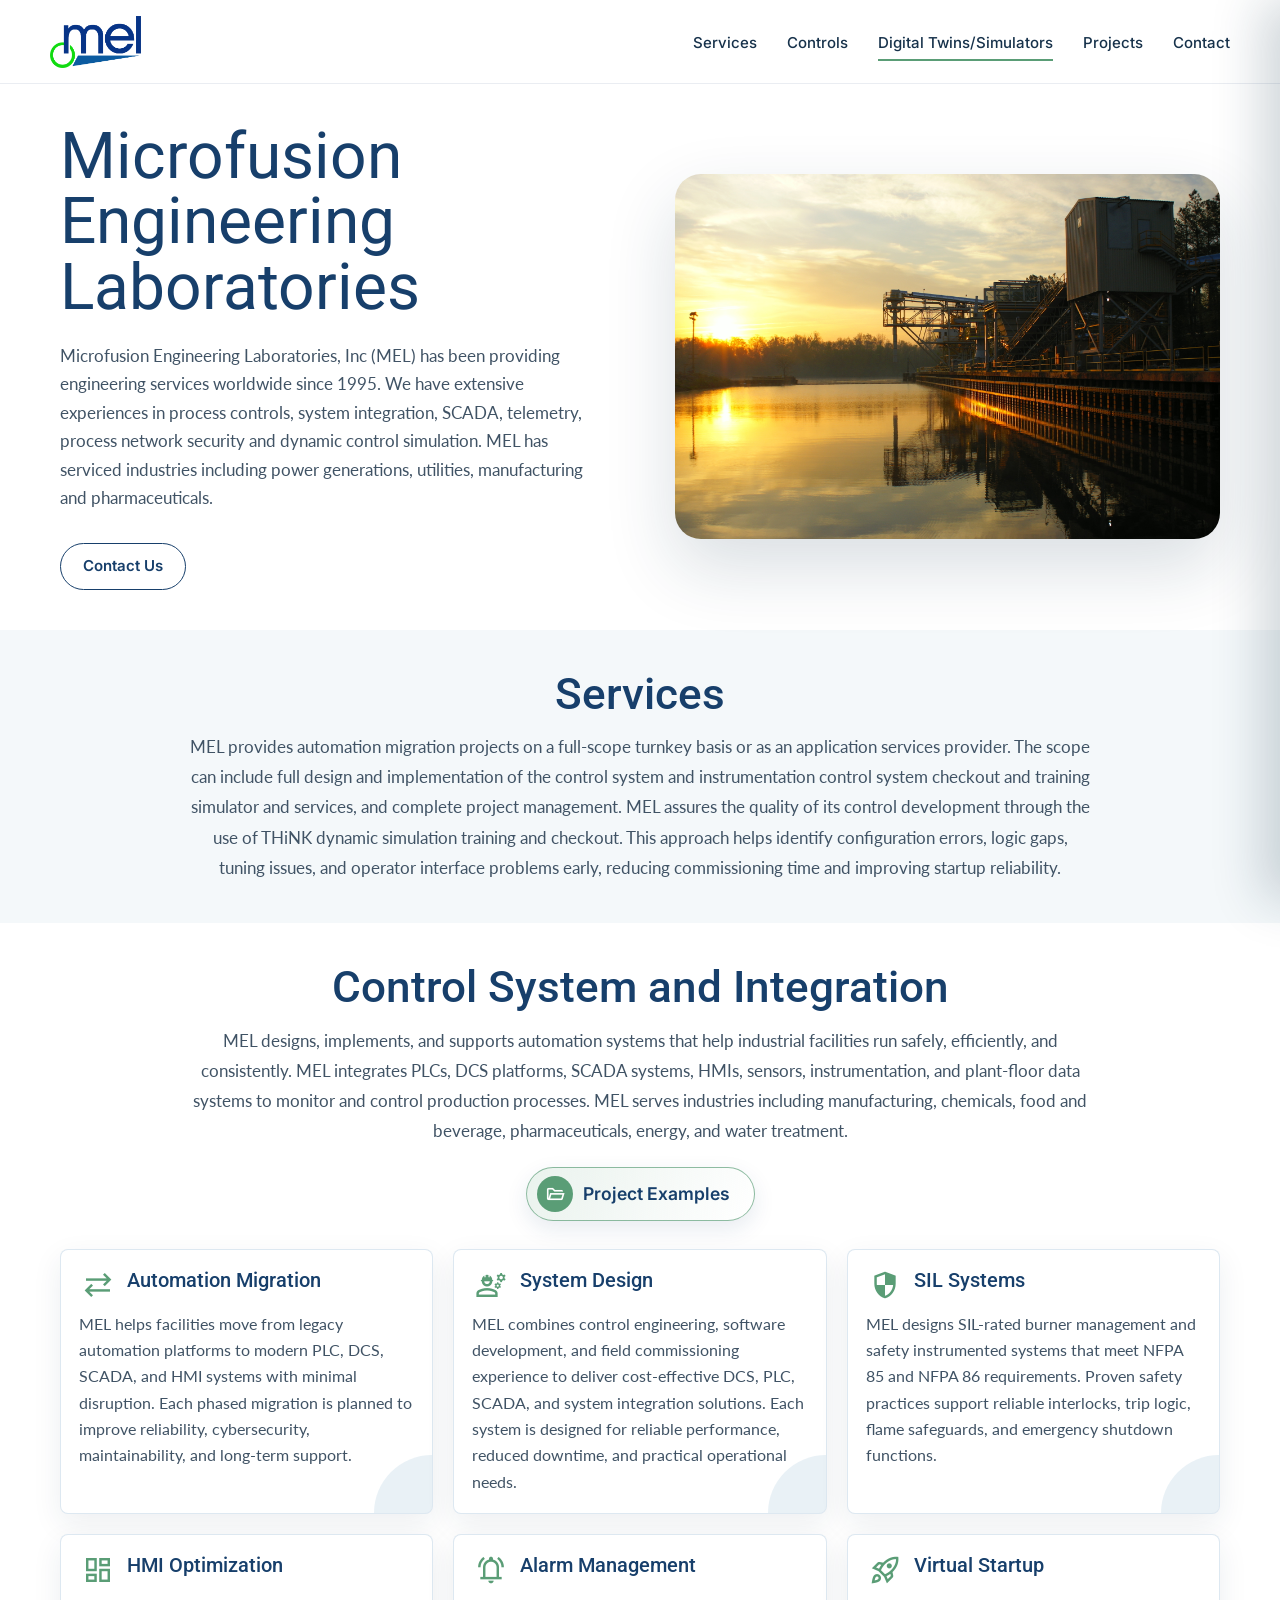
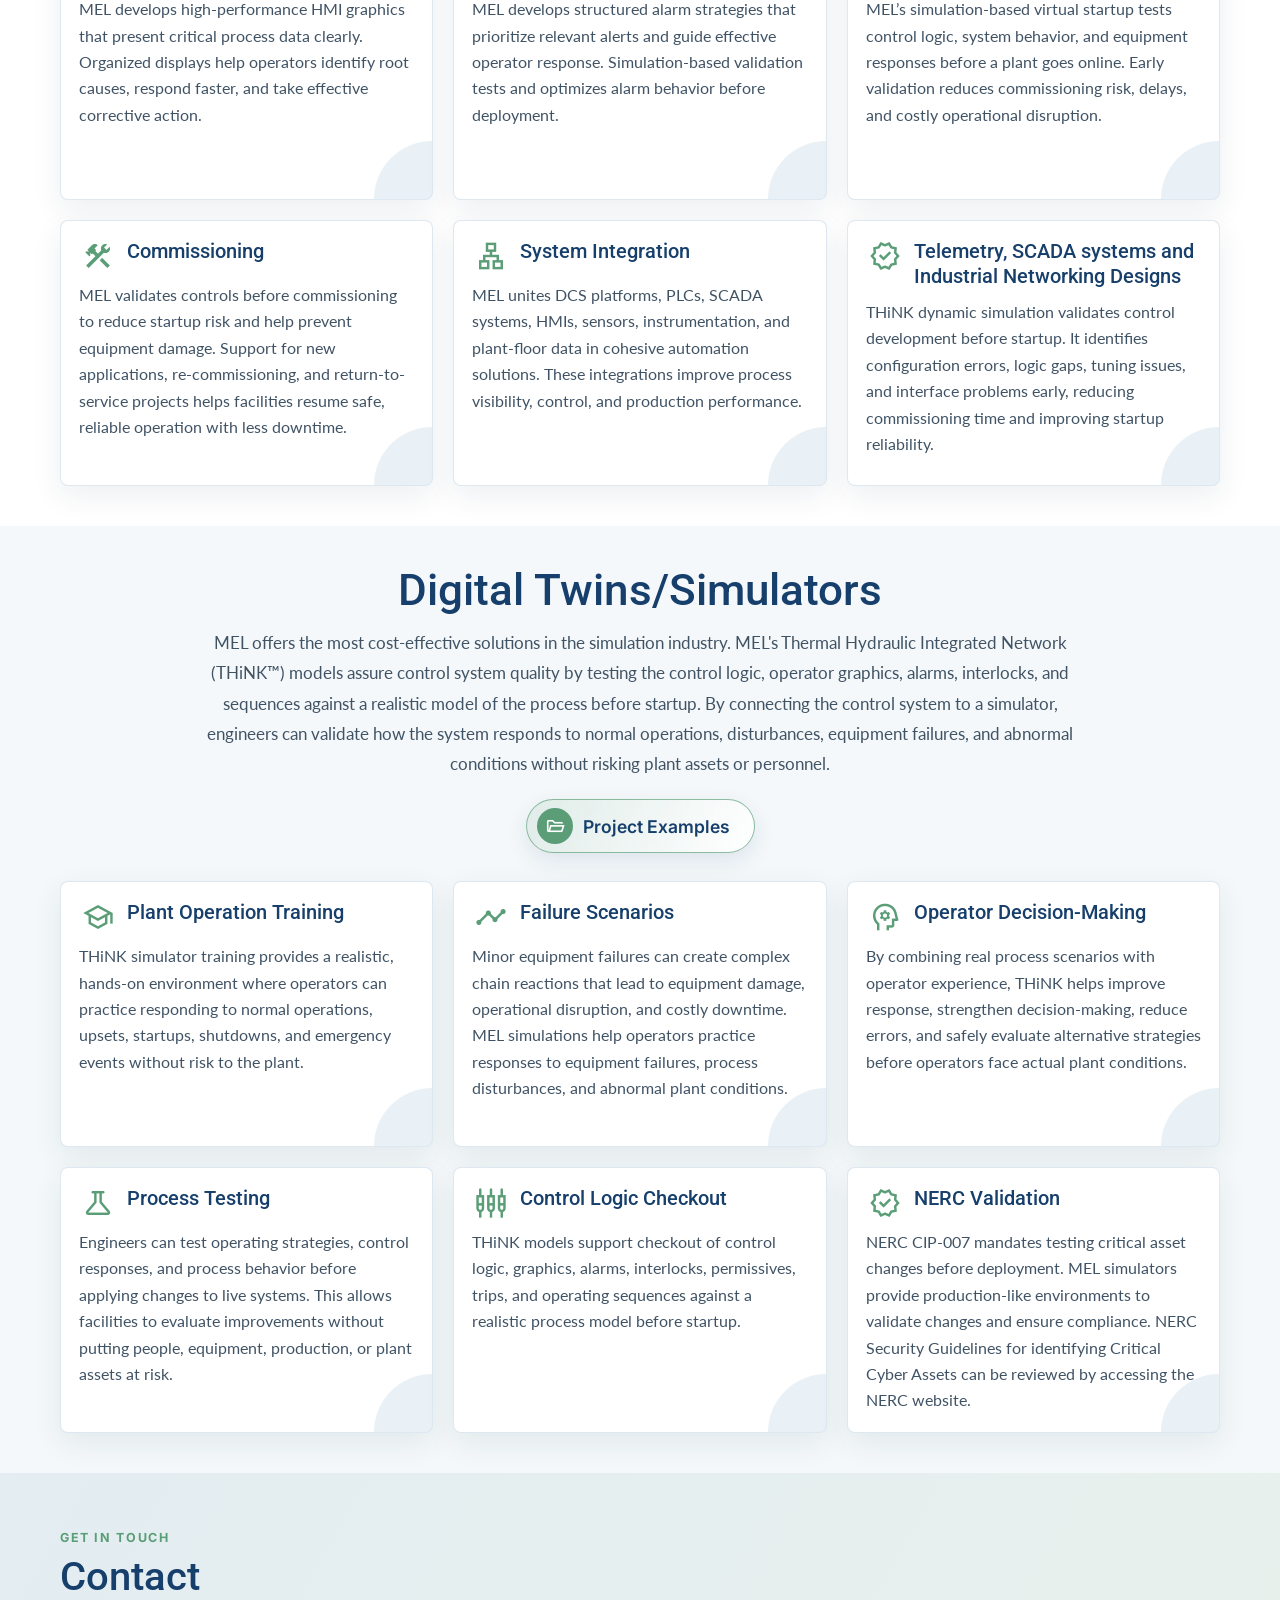
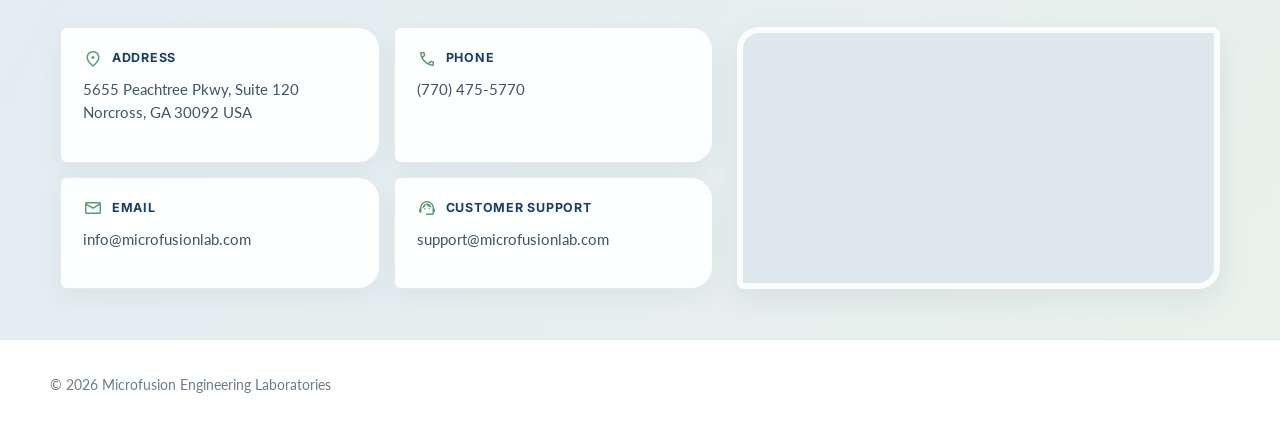
==== index.html @ 263752ba "updates to styling, spacing between elements, decrease padding in text box" ====
<!DOCTYPE html>
<html lang="en">

<head>
    <meta charset="UTF-8" />
    <meta name="viewport" content="width=device-width, initial-scale=1.0" />
    <meta name="description"
        content="Microfusion Engineering Laboratories, Inc (MEL) provides engineering services worldwide since 1995." />
    <title>MicroFusion</title>

    <link rel="shortcut icon" href="favicon.ico" type="image/x-icon">

    <link rel="preconnect" href="https://fonts.googleapis.com">
    <link rel="preconnect" href="https://fonts.gstatic.com" crossorigin>
    <link
        href="https://fonts.googleapis.com/css2?family=Inter:wght@300;400;500;600;700&family=Lato:wght@300;400;700&family=Roboto:wght@300;400;500;700&display=swap"
        rel="stylesheet">
    <link href="https://fonts.googleapis.com/css2?family=Material+Symbols+Outlined" rel="stylesheet">
    <link rel="stylesheet" href="./styles/main.css" />
</head>

<body class="home-page">

    <header class="site-header">
        <div class="container site-header__inner">
            <a href="./" class="site-header__logo" aria-label="MicroFusion home">
                <img src="./assets/images/mellogo-original.png" alt="MicroFusion Logo">
            </a>
            <nav class="site-nav" aria-label="Primary navigation">
                <a class="site-nav__link" href="#services">Services</a>
                <a class="site-nav__link" href="#controls">Controls</a>
                <a class="site-nav__link" href="#digital-twins">Digital Twins/Simulators</a>
                <a class="site-nav__link" href="./projects">Projects</a>
                <a class="site-nav__link" href="./contact/">Contact</a>
            </nav>
            <button class="nav-toggle" id="navToggle" aria-label="Open menu" aria-controls="mobileNav"
                aria-expanded="false">
                ☰
            </button>
        </div>
    </header>

    <div class="nav-backdrop" id="navBackdrop" hidden></div>

    <!-- Drawer -->
    <nav class="mobile-nav" id="mobileNav" aria-label="Mobile navigation" hidden>
        <div class="mobile-nav__header">
            <span class="mobile-nav__title">Menu</span>
            <button class="mobile-nav__close" id="navClose" aria-label="Close menu">✕</button>
        </div>
        <a class="mobile-nav__link" href="#services">Services</a>
        <a class="mobile-nav__link" href="#controls">Controls</a>
        <a class="mobile-nav__link" href="#digital-twins">Digital Twins</a>
        <a class="mobile-nav__link" href="./contact/">Contact</a>
    </nav>

    <main>
        <section class="hero section" id="top">
            <div class="container hero__inner">
                <div class="hero__content">
                    <h1 class="hero__title">Microfusion Engineering Laboratories</h1>
                    <p class="hero__text">
                        Microfusion Engineering Laboratories, Inc (MEL) has been providing engineering services
                        worldwide
                        since 1995. We have extensive experiences in process controls, system integration, SCADA,
                        telemetry,
                        process network security and dynamic control simulation. MEL has serviced industries including
                        power generations,
                        utilities, manufacturing and pharmaceuticals.
                    </p>
                    <a href="./contact/" class="btn btn--primary">Contact Us</a>
                </div>
                <div class="hero__media">
                    <img src="./assets/images/heroBackground.jpg" alt="Engineering systems" class="hero__image">
                </div>
            </div>
        </section>
        <section class="section services" id="services">
            <div class="container">
                <h2 class="section-title">Services</h2>
                <p class="section-lead">
                    MEL provides automation migration projects on a full-scope turnkey basis or as an application
                    services provider.
                    The scope can include full design and implementation of the control system and instrumentation
                    control system checkout
                    and training simulator and services, and complete project management. MEL assures the quality of its
                    control development
                    through the use of THiNK dynamic simulation training and checkout. This approach helps identify
                    configuration errors,
                    logic gaps, tuning issues, and operator interface problems early, reducing commissioning time and
                    improving startup reliability.
                </p>
            </div>
        </section>
        <section class="section controls" id="controls">
            <div class="container">
                <h2 class="section-title">Control System and Integration</h2>

                <p class="section-lead">
                    MEL designs, implements, and supports automation systems that help industrial facilities run safely,
                    efficiently, and consistently.
                    MEL integrates PLCs, DCS platforms, SCADA systems, HMIs, sensors, instrumentation, and plant-floor
                    data systems to monitor and control
                    production processes. MEL serves industries including manufacturing, chemicals, food and beverage,
                    pharmaceuticals, energy, and water treatment.
                </p>

                <div class="section-cta">
                    <a href="./projects/" class="btn btn--primary btn-project">
                        <span class="material-symbols-outlined btn-project__icon" aria-hidden="true">folder_open</span>
                        Project Examples
                    </a>
                </div>

                <div class="feature-grid">
                    <div class="feature-card">
                        <span class="material-symbols-outlined feature-icon">sync_alt</span>
                        <span class="feature-label">Automation Migration</span>
                        <p>
                            MEL helps facilities move from legacy automation platforms to modern PLC, DCS, SCADA, and
                            HMI systems with minimal disruption. Each phased migration is planned to improve reliability,
                            cybersecurity, maintainability, and long-term support.
                        </p>
                    </div>

                    <div class="feature-card">
                        <span class="material-symbols-outlined feature-icon">engineering</span>
                        <span class="feature-label">System Design</span>
                        <p>
                            MEL combines control engineering, software development, and field commissioning experience
                            to deliver cost-effective DCS, PLC, SCADA, and system integration solutions. Each system is
                            designed for reliable performance, reduced downtime, and practical operational needs.
                        </p>
                    </div>

                    <div class="feature-card">
                        <span class="material-symbols-outlined feature-icon">security</span>
                        <span class="feature-label">SIL Systems</span>
                        <p>
                            MEL designs SIL-rated burner management and safety instrumented systems that meet NFPA 85
                            and NFPA 86 requirements. Proven safety practices support reliable interlocks, trip logic,
                            flame safeguards, and emergency shutdown functions.
                        </p>
                    </div>

                    <div class="feature-card">
                        <span class="material-symbols-outlined feature-icon">dashboard</span>
                        <span class="feature-label">HMI Optimization</span>
                        <p>
                            MEL develops high-performance HMI graphics that present critical process data clearly.
                            Organized displays help operators identify root causes, respond faster, and take effective
                            corrective action.
                        </p>
                    </div>

                    <div class="feature-card">
                        <span class="material-symbols-outlined feature-icon">notifications_active</span>
                        <span class="feature-label">Alarm Management</span>
                        <p>
                            MEL develops structured alarm strategies that prioritize relevant alerts and guide effective
                            operator response. Simulation-based validation tests and optimizes alarm behavior before
                            deployment.
                        </p>
                    </div>

                    <div class="feature-card">
                        <span class="material-symbols-outlined feature-icon">rocket_launch</span>
                        <span class="feature-label">Virtual Startup</span>
                        <p>
                            MEL’s simulation-based virtual startup tests control logic, system behavior, and equipment
                            responses before a plant goes online. Early validation reduces commissioning risk, delays,
                            and costly operational disruption.
                        </p>
                    </div>

                    <div class="feature-card">
                        <span class="material-symbols-outlined feature-icon">construction</span>
                        <span class="feature-label">Commissioning</span>
                        <p>
                            MEL validates controls before commissioning to reduce startup risk and help prevent equipment
                            damage. Support for new applications, re-commissioning, and return-to-service projects helps
                            facilities resume safe, reliable operation with less downtime.
                        </p>
                    </div>

                    <div class="feature-card">
                        <span class="material-symbols-outlined feature-icon">lan</span>
                        <span class="feature-label">System Integration</span>
                        <p>
                            MEL unites DCS platforms, PLCs, SCADA systems, HMIs, sensors, instrumentation, and plant-floor
                            data in cohesive automation solutions. These integrations improve process visibility,
                            control, and production performance.
                        </p>
                    </div>

                    <div class="feature-card">
                        <span class="material-symbols-outlined feature-icon">verified</span>
                        <span class="feature-label">Telemetry, SCADA systems and Industrial Networking Designs</span>
                        <p>
                            THiNK dynamic simulation validates control development before startup. It identifies
                            configuration errors, logic gaps, tuning issues, and interface problems early, reducing
                            commissioning time and improving startup reliability.
                        </p>
                    </div>
                </div>
            </div>
        </section>

        <section class="section digital-twins" id="digital-twins">
            <div class="container">
                <h2 class="section-title">Digital Twins/Simulators</h2>

                <p class="section-lead">
                    MEL offers the most cost-effective solutions in the simulation industry. MEL's Thermal Hydraulic
                    Integrated Network (THiNK™) models assure control system quality
                    by testing the control logic, operator graphics, alarms, interlocks, and sequences against a
                    realistic model of the process before startup.
                    By connecting the control system to a simulator, engineers can validate how the system responds to
                    normal operations, disturbances, equipment failures, and abnormal conditions
                    without risking plant assets or personnel.
                </p>

                <div class="section-cta">
                    <a href="./projects/" class="btn btn--primary btn-project">
                        <span class="material-symbols-outlined btn-project__icon" aria-hidden="true">folder_open</span>
                        Project Examples
                    </a>
                </div>

                <div class="feature-grid">
                    <div class="feature-card">
                        <span class="material-symbols-outlined feature-icon">school</span>
                        <span class="feature-label">Plant Operation Training</span>
                        <p>
                            THiNK simulator training provides a realistic, hands-on environment where operators can
                            practice responding to normal operations, upsets, startups, shutdowns,
                            and emergency events without risk to the plant.
                        </p>
                    </div>

                    <div class="feature-card">
                        <span class="material-symbols-outlined feature-icon">timeline</span>
                        <span class="feature-label">Failure Scenarios</span>
                        <p>
                            Minor equipment failures can create complex chain reactions that lead to equipment damage,
                            operational disruption, and costly downtime.
                            MEL simulations help operators practice responses to equipment failures, process
                            disturbances, and abnormal plant conditions.
                        </p>
                    </div>

                    <div class="feature-card">
                        <span class="material-symbols-outlined feature-icon">psychology</span>
                        <span class="feature-label">Operator Decision-Making</span>
                        <p>
                            By combining real process scenarios with operator experience, THiNK helps improve response,
                            strengthen decision-making, reduce errors,
                            and safely evaluate alternative strategies before operators face actual plant conditions.
                        </p>
                    </div>

                    <div class="feature-card">
                        <span class="material-symbols-outlined feature-icon">science</span>
                        <span class="feature-label">Process Testing</span>
                        <p>
                            Engineers can test operating strategies, control responses, and process behavior before
                            applying changes to live systems.
                            This allows facilities to evaluate improvements without putting people, equipment,
                            production, or plant assets at risk.
                        </p>
                    </div>

                    <div class="feature-card">
                        <span class="material-symbols-outlined feature-icon">settings_input_component</span>
                        <span class="feature-label">Control Logic Checkout</span>
                        <p>
                            THiNK models support checkout of control logic, graphics, alarms, interlocks, permissives,
                            trips, and operating sequences against a realistic process model before startup.
                        </p>
                    </div>

                    <div class="feature-card">
                        <span class="material-symbols-outlined feature-icon">verified</span>
                        <span class="feature-label">NERC Validation</span>
                        <p>
                            NERC CIP-007 mandates testing critical asset changes before deployment. MEL simulators
                            provide production-like environments to validate changes and ensure compliance.
                            NERC Security Guidelines for identifying Critical Cyber Assets can be reviewed by accessing
                            the
                            <a href="https://www.nerc.com" target="_blank" rel="noopener noreferrer">NERC website</a>.
                        </p>
                    </div>
                </div>
            </div>
        </section>
        <!-- <section class="section controls" id="controls">
      <div class="container">
        <h2 class="section-title">Control System and Integration</h2>
        <p class="section-lead">
            MEL designs, implements, and supports automation systems that help industrial facilities run safely, efficiently, and consistently. 
            MEL integrates PLCs, DCS platforms, SCADA systems, HMIs, sensors, instrumentation, and plant-floor data systems to monitor and control 
            production processes. MEL serves industries include manufacturing, chemicals, food and beverage, pharmaceuticals, energy, and water treatment.
        </p>
        <div class="section-cta">
            <a href="./projects/" class="btn btn--primary">Project Examples</a>
        </div>
        <div class="feature-grid">
                <div class="feature-card">
                    <span class="material-symbols-outlined feature-icon">sync_alt</span>
                    <span class="feature-label">Automation Migration</span>
                    <p>
                        MEL  helps industrial facilities upgrade from legacy automation platforms to modern PLC, DCS, SCADA, 
                        and HMI systems with minimal production disruption. MEL wi assess existing hardware, software, I/O, graphics, 
                        control logic, and network architecture, then plan and execute a phased migration to improve reliability, cybersecurity, 
                        maintainability, and long-term support.
                    </p>
                </div>
                <div class="feature-card">
                    <span class="material-symbols-outlined feature-icon">engineering</span>
                    <span class="feature-label">System Design</span>
                    <p>
                        With a team of control engineers and developers, MEL delivers cost-effective automation solutions across DCS, PLC, SCADA, and system 
                        integration platforms. They combine process control expertise, software development, and field commissioning experience to design, implement, 
                        modernize, and support reliable control systems that improve plant performance, reduce downtime, and meet operational needs.
                    </p>
                </div>
                <div class="feature-card">
                    <span class="material-symbols-outlined feature-icon">security</span>
                    <span class="feature-label">SIL Systems</span>
                    <p>
                        MEL designs and implements SIL-rated burner management and safety instrumented systems that meet NFPA 85 and NFPA 86 requirements. MEL apply proven 
                        safety lifecycle practices to develop reliable interlocks, permissives, trip logic, flame safeguard systems, and emergency shutdown functions that 
                        protect personnel, equipment, and operations..
                    </p>
                </div>
                <div class="feature-card">
                    <span class="material-symbols-outlined feature-icon">dashboard</span>
                    <span class="feature-label">HMI and Alarm Management</span>
                    <p>
                        Complex processes can generate cascading alarms that overwhelm operators and delay response. MEL develops high-performance graphics and structured alarm strategies that clearly present critical process data, prioritize relevant alerts, and help operators quickly identify root causes and take corrective action.
                        <br></br>
                        Through simulation-based validation, MEL tests and optimizes HMI performance, alarm behavior, and control system response before deployment, supporting safer, more efficient, and more reliable operations.
                    </p>
                </div>
                <div class="feature-card">
                    <span class="material-symbols-outlined feature-icon">notifications_active</span>
                    <span class="feature-label">Alarm Management</span>
                    <p>
                        Alarm overload can reduce operator effectiveness and compromise response time. Structured alarm strategies ensure alerts are relevant, actionable, 
                        and prioritized. MEL delivers optimized systems that support safe, efficient operations.
                    </p>
                </div>
                <div class="feature-card">
                    <span class="material-symbols-outlined feature-icon">rocket_launch</span>
                    <span class="feature-label">Virtual Startup and Commissioning</span>
                    <p>
                        Commissioning delays and manual control checkouts can slow startup, disrupt operations, and increase project costs. MEL’s simulation-based virtual 
                        startup enables early testing of control logic, system behavior, and equipment responses before the plant goes online.
                        <br></br>
                        By validating controls prior to commissioning, MEL helps reduce startup risk, prevent costly equipment damage, and ensure critical systems are ready for safe, 
                        reliable operation. MEL also supports new applications, re-commissioning, and return-to-service projects, helping facilities meet critical system needs with greater confidence and minimized downtime.

                    </p>
                </div>
                <div class="feature-card">
                    <span class="material-symbols-outlined feature-icon">construction</span>
                    <span class="feature-label">Commissioning</span>
                    <p>
                        MEL's commissioning services are available to meet your critical system needs. Support is available for new applications as well as for re-commissioning 
                        services or "return to service" of equipment.
                    </p>
                </div>
            </div>
      </div>
    </section>
    <section class="section digital-twins" id="digital-twins">
        <div class="container">
            <h2 class="section-title">Digital Twins/Simulators</h2>
            <p class="section-lead">
                MEL offers the most cost-effective solutions in the simulation industry. MEL's Thermal Hydraulic Integrated Network (THINK™) models assures control system quality 
                by testing the control logic, operator graphics, alarms, interlocks, and sequences against a realistic model of the process before startup. By connecting the control 
                system to a simulator, engineers can validate how the system responds to normal operations, disturbances, equipment failures, and abnormal conditions without risking 
                plant assets or personnel.
            </p>
            <div class="feature-grid">
                <div class="feature-card">
                    <span class="material-symbols-outlined feature-icon">school</span>
                    <span class="feature-label">Plant Operation Training</span>
                    <p>
                        Often times, minor equipment failures can create complex chain reactions that lead to equipment damage, operational
                        disruption, and costly downtime.
                        <br></br>
                        THiNK simulator training provides a realistic, hands-on environment where operators can practice responding to
                        normal operations, upsets, startups, shutdowns, and emergency events without risk to the plant.
                        <br></br>
                        By combining real process scenarios with operator experience, THiNK helps improve response, strengthen
                        decision-making, reduce errors, and safely evaluate alternative strategies before operators face actual plant
                        conditions.
                    </p>
                    </div>
                <div class="feature-card">
                    <span class="material-symbols-outlined feature-icon">factory</span>
                    <span class="feature-label">Plant Operation</span>
                    <p>
                        MEL provides THINK™ Process Digital Twins dynamic simulation software and services for an entire plant.
                    </p>
                </div>
                <div class="feature-card">
                    <span class="material-symbols-outlined feature-icon">timeline</span>
                    <span class="feature-label">Transient Analysis</span>
                    <p>
                        Failures can trigger complex chain reactions and costly downtime. Simulation allows operators to train on realistic scenarios, improving response, 
                        minimizing damage, and safely testing alternative strategies without operational risk.
                    </p>
                </div>
                <div class="feature-card">
                    <span class="material-symbols-outlined feature-icon">construction</span>
                    <span class="feature-label">Staging</span>
                    <p>
                        Commissioning delays and manual control checkouts can slow operations and increase costs. Simulation enables early testing of control logic, validates system behavior, 
                        and ensures controls are ready before plant startup.
                    </p>
                </div>
                <div class="feature-card">
                    <span class="material-symbols-outlined feature-icon">notifications_active</span>
                    <span class="feature-label">Alarm/HMI</span>
                    <p>
                        Complex processes can trigger cascading alarms that overwhelm operators. Effective alarm management helps identify root causes quickly and guide corrective action. 
                        Simulation ensures strategies are tested, optimized, and safe before deployment.
                    </p>
                </div>
                <div class="feature-card">
                    <span class="material-symbols-outlined feature-icon">verified</span>
                    <span class="feature-label">NERC Validation</span>
                    <p>
                        NERC CIP-007 mandates testing critical asset changes before deployment. MEL simulators provide production-like environments to validate changes and ensure compliance.
                        NERC Security Guidelines for identifying Critical Cyber Assets can be reviewed by accessing the 
                        <a href="https://www.nerc.com" target="_blank">NERC website</a>.
                    </p>
                </div>
            </div>
        </div>
    </section> -->
        <section class="section contact home-contact" id="contact">
            <div class="container">
                <div class="contact-heading">
                    <div>
                        <span class="section-kicker">Get in touch</span>
                        <h2 class="section-title">Contact</h2>
                    </div>
                </div>
                <div class="contact-layout">
                    <div class="contact-panel">
                        <div class="contact-card">
                            <div class="contact-label">
                                <span class="material-symbols-outlined contact-icon">
                                    location_on
                                </span>
                                Address
                            </div>
                            <div class="contact-value address">
                                <a href="https://maps.app.goo.gl/mSvgAo5JVKXqEtjM9" target="_blank"
                                    rel="noopener noreferrer">
                                    5655 Peachtree Pkwy, Suite 120<br>
                                    Norcross, GA 30092 USA
                                </a>

                            </div>
                        </div>
                        <div class="contact-card">
                            <div class="contact-label">
                                <span class="material-symbols-outlined contact-icon">
                                    phone
                                </span>
                                Phone
                            </div>
                            <div class="contact-value">
                                <a href="tel:+17704755770">(770) 475-5770</a>
                            </div>
                        </div>
                        <div class="contact-card">
                            <div class="contact-label">
                                <span class="material-symbols-outlined contact-icon">
                                    email
                                </span>
                                Email
                            </div>
                            <div class="contact-value">
                                <a href="mailto:info@microfusionlab.com">info@microfusionlab.com</a>
                            </div>
                        </div>
                        <div class="contact-card">
                            <div class="contact-label">
                                <span class="material-symbols-outlined contact-icon">
                                    support_agent
                                </span>
                                Customer Support
                            </div>
                            <div class="contact-value">
                                <a href="mailto:support@microfusionlab.com">support@microfusionlab.com</a>
                            </div>
                        </div>
                    </div>
                    <div class="map-card">
                        <iframe
                            src="https://www.google.com/maps/embed?pb=!1m18!1m12!1m3!1d3309.0489868190098!2d-84.22823152408021!3d33.9655803731898!2m3!1f0!2f0!3f0!3m2!1i1024!2i768!4f13.1!3m3!1m2!1s0x88f5a0b836dc0383%3A0xdf28c80600c2f435!2sMicrofusion%20Engineering!5e0!3m2!1sen!2sus!4v1772068698917!5m2!1sen!2sus"
                            style="border:0;" allowfullscreen="" loading="lazy"
                            referrerpolicy="no-referrer-when-downgrade">
                        </iframe>
                    </div>
                </div>
            </div>
        </section>
    </main>

    <!-- Footer -->
    <footer class="site-footer">
        <div class="container site-footer__inner">
            <p>&copy; <span id="year">2026</span> Microfusion Engineering Laboratories</p>
        </div>
    </footer>

    <script type="module" src="./scripts/main.js"></script>
</body>

</html>
---- styles/main.css ----
:root {
  --brand: #173f6b;
  --brand-rgb: 23, 63, 107;
  --brand-light: #2e73a6;
  --brand-light-rgb: 46, 115, 166;
  --brand-green: #5a9d76;
  --brand-green-rgb: 90, 157, 118;
  --ink: #17324b;
  --text: #405365;
  --muted: #6b7d8c;
  --surface: #ffffff;
  --surface-soft: #f4f8fa;
  --line: #dfe8ed;
  --shadow-sm: 0 10px 30px rgba(20, 53, 78, 0.08);
  --shadow-lg: 0 28px 70px rgba(18, 48, 72, 0.16);
  --radius: 8px;
  --radius-lg: 26px;
  --container: 1180px;
  --header-height: 84px;
}

*,
*::before,
*::after {
  box-sizing: border-box;
}

html {
  scroll-behavior: smooth;
  scroll-padding-top: var(--header-height);
}

body {
  margin: 0;
  overflow-x: hidden;
  font-family: "Lato", sans-serif;
  color: var(--text);
  background: var(--surface);
  line-height: 1.65;
}

body.nav-open {
  overflow: hidden;
}

img {
  display: block;
  max-width: 100%;
}

a {
  color: inherit;
  text-decoration: none;
}

button,
input,
textarea {
  font: inherit;
}

.container {
  width: min(calc(100% - 40px), var(--container));
  margin-inline: auto;
}

/* .section {
  padding: 92px 0;
} */

.section-title {
  margin: 0;
  font-family: "Roboto", sans-serif;
  font-size: clamp(2rem, 4vw, 2.75rem);
  font-weight: 500;
  line-height: 1.1;
  color: var(--brand);
}

.section-lead {
  max-width: 820px;
  margin: 20px auto 0;
  color: var(--text);
  font-size: 1.08rem;
  line-height: 1.75;
  text-align: center;
}

.section-kicker,
.eyebrow {
  display: inline-block;
  margin-bottom: 12px;
  font-family: "Inter", sans-serif;
  color: var(--brand-green);
  font-size: 0.78rem;
  font-weight: 700;
  letter-spacing: 0.13em;
  text-transform: uppercase;
}

.btn {
  display: inline-flex;
  align-items: center;
  justify-content: center;
  min-height: 46px;
  padding: 10px 22px;
  border: 1px solid var(--brand);
  border-radius: 999px;
  font-family: "Inter", sans-serif;
  font-size: .94rem;
  font-weight: 600;
  transition: color 180ms ease, background 180ms ease, transform 180ms ease, box-shadow 180ms ease;
}

.btn--primary {
  color: var(--brand);
  background: transparent;
}

.btn--primary:hover,
.btn--primary:focus-visible {
  color: #fff;
  background: var(--brand);
  box-shadow: 0 8px 20px rgba(var(--brand-rgb), 0.2);
  transform: translateY(-2px);
}

.btn-project {
  gap: 10px;
  min-height: 54px;
  padding: 8px 24px 8px 10px;
  border-color: rgba(var(--brand-green-rgb), 0.68);
  color: var(--brand);
  background: linear-gradient(120deg, rgba(var(--brand-green-rgb), 0.13), rgba(255, 255, 255, 0.96));
  box-shadow: 0 8px 22px rgba(var(--brand-rgb), 0.1);
  font-size: 1.1em;
}

.btn-project__icon {
  display: inline-flex;
  align-items: center;
  justify-content: center;
  width: 36px;
  height: 36px;
  border-radius: 50%;
  color: #fff;
  background: var(--brand-green);
  font-size: 1.25rem;
  font-variation-settings: "wght" 450;
  transition: color 180ms ease, background 180ms ease, transform 180ms ease;
}

.btn-project:hover,
.btn-project:focus-visible {
  border-color: var(--brand-green);
  background: var(--brand-green);
  box-shadow: 0 12px 28px rgba(var(--brand-green-rgb), 0.25);
  transform: translateY(-3px);
}

.btn-project:hover .btn-project__icon,
.btn-project:focus-visible .btn-project__icon {
  color: var(--brand-green);
  background: #fff;
  transform: translateX(2px);
}

/* Header and navigation */
.site-header {
  position: sticky;
  z-index: 100;
  top: 0;
  height: var(--header-height);
  border-bottom: 1px solid rgba(var(--brand-rgb), 0.09);
  background: rgba(255, 255, 255, 0.94);
  background: rgba(255, 255, 255, 0.5);
  backdrop-filter: blur(14px);
}

.site-header__inner {
  display: flex;
  align-items: center;
  justify-content: space-between;
  height: 100%;
}

.site-header__logo img,
.site-footer__logo img {
  width: auto;
  height: 52px;
}

.site-nav {
  display: flex;
  align-items: center;
  gap: 30px;
}

.site-nav__link {
  position: relative;
  padding: 31px 0 27px;
  font-family: "Inter", sans-serif;
  color: var(--ink);
  font-size: 0.94rem;
  font-weight: 500;
}

.site-nav__link::after {
  position: absolute;
  right: 0;
  bottom: 22px;
  left: 0;
  height: 2px;
  background: var(--brand-green);
  content: "";
  transform: scaleX(0);
  transform-origin: right;
  transition: transform 180ms ease;
}

.site-nav__link:hover::after,
.site-nav__link.active::after {
  transform: scaleX(1);
  transform-origin: left;
}

.nav-toggle,
.mobile-nav__close {
  border: 0;
  color: var(--brand);
  background: transparent;
  cursor: pointer;
}

.nav-toggle {
  display: none;
  padding: 8px;
  font-size: 1.6rem;
}

.nav-backdrop {
  position: fixed;
  z-index: 190;
  inset: 0;
  background: rgba(10, 35, 54, 0.42);
  opacity: 0;
  transition: opacity 250ms ease;
}

.mobile-nav {
  position: fixed;
  z-index: 200;
  top: 0;
  right: 0;
  display: flex;
  flex-direction: column;
  width: min(86vw, 360px);
  height: 100dvh;
  padding: 24px;
  background: rgba(255, 255, 255, 0.9);
  box-shadow: -18px 0 48px rgba(18, 48, 72, 0.2);
  transform: translateX(100%);
  transition: transform 250ms ease;
}

.mobile-nav__header {
  display: flex;
  align-items: center;
  justify-content: space-between;
  padding-bottom: 18px;
  border-bottom: 1px solid var(--line);
}

.mobile-nav__title {
  font-family: "Roboto", sans-serif;
  color: var(--brand);
  font-size: 1.3rem;
  font-weight: 500;
}

.mobile-nav__close {
  padding: 6px;
  font-size: 1.3rem;
}

.mobile-nav__link {
  padding: 16px 4px;
  border-bottom: 1px solid var(--line);
  font-family: "Inter", sans-serif;
  color: var(--ink);
  font-weight: 500;
}

.mobile-nav__link.active {
  color: var(--brand-green);
}

.nav-open .nav-backdrop {
  opacity: 1;
}

.nav-open .mobile-nav {
  transform: translateX(0);
}

/* Support the shared navigation script used by the homepage. */
.mobile-nav.is-open {
  transform: translateX(0);
}

body:has(.mobile-nav.is-open) .nav-backdrop {
  opacity: 1;
}

/* Homepage-compatible foundations */
.hero__inner {
  display: grid;
  grid-template-columns: 1fr 1fr;
  align-items: center;
  gap: 70px;
}

.hero__title {
  margin: 0 0 22px;
  font-family: "Roboto", sans-serif;
  color: var(--brand);
  font-size: clamp(2.5rem, 5vw, 4rem);
  font-weight: 400;
  line-height: 1.02;
}

.hero__text {
  margin: 0 0 30px;
  font-size: 1.08rem;
}

.hero__image {
  width: 100%;
  border-radius: var(--radius-lg);
  box-shadow: var(--shadow-lg);
}

.services,
.digital-twins {
  background: var(--surface-soft);
}

.feature-grid {
  display: grid;
  grid-template-columns: repeat(3, minmax(0, 1fr));
  gap: 24px;
  margin-top: 46px;
}

.feature-card {
  position: relative;
  overflow: hidden;
  padding: 30px;
  border: 1px solid rgba(var(--brand-light-rgb), 0.16);
  border-radius: var(--radius);
  background: #fff;
  box-shadow: var(--shadow-sm);
}

.feature-card::after {
  position: absolute;
  bottom: -58px;
  right: -58px;
  width: 116px;
  height: 116px;
  border-radius: 50%;
  background: rgba(var(--brand-light-rgb), 0.1);
  content: "";
}

.feature-icon {
  color: var(--brand-green);
  font-size: 2rem;
}

.feature-label {
  display: block;
  margin-top: 14px;
  font-family: "Roboto", sans-serif;
  color: var(--brand);
  font-size: 1.25rem;
  font-weight: 500;
}

.section-cta {
  margin-top: 26px;
  text-align: center;
}

/* Homepage rhythm and section alignment */
.home-page .section {
  /* padding-block: 74px;
  padding-block: 58px; */
  padding: 40px;
}

/* .home-page .hero.section {
  padding-block: 68px;
  padding-block: 58px;
} */

.home-page .services {
  /* padding-block: 62px;
  padding-block: 50px; */
}

.home-page .services .section-title,
.home-page .controls .section-title,
.home-page .digital-twins .section-title {
  text-align: center;
}

.home-page .services .section-lead,
.home-page .controls .section-lead,
.home-page .digital-twins .section-lead {
  max-width: 900px;
  margin-top: 16px;
  margin-top: 14px;
  text-align: center;
}

.home-page .feature-grid {
  grid-auto-rows: 1fr;
  gap: 20px;
  margin-top: 36px;
  margin-top: 28px;
}

.home-page .feature-card {
  display: flex;
  flex-direction: column;
  min-height: 320px;
  display: grid;
  grid-template-columns: 38px minmax(0, 1fr);
  grid-template-rows: auto 1fr;
  align-content: start;
  column-gap: 10px;
  row-gap: 10px;
  min-height: 265px;
  padding: 18px;
}

/* .home-page .feature-card::after {
  z-index: 0;
  top: -90px;
  right: auto;
  left: -90px;
  width: 180px;
  height: 180px;
  background: rgba(var(--brand-light-rgb), 0.1);
} */

.home-page .feature-card .feature-icon,
.home-page .feature-card .feature-label,
.home-page .feature-card p {
  margin-bottom: 0;
  position: relative;
  z-index: 1;
}

.home-page .feature-card .feature-icon {
  grid-column: 1;
  grid-row: 1;
  align-self: start;
  justify-self: center;
  margin-top: 1px;
  line-height: 1;
}

.home-page .feature-card .feature-label {
  grid-column: 2;
  grid-row: 1;
  align-self: start;
  margin-top: 0;
  line-height: 1.25;
}

.home-page .feature-card p {
  grid-column: 1 / -1;
  grid-row: 2;
  margin: 0;
}

.home-page .section-cta {
  margin-top: 20px;
}

.home-page .section-cta + .feature-grid {
  margin-top: 34px;
  margin-top: 28px;
}

/* Projects page */
.page-hero {
  position: relative;
  overflow: hidden;
  padding: 94px 0 86px;
  background:
    radial-gradient(circle at 82% 32%, rgba(var(--brand-green-rgb), 0.18) 0 110px, transparent 112px),
    linear-gradient(125deg, #f4f9fb 0%, #fff 52%, #edf6f1 100%);
}

.page-hero::after {
  position: absolute;
  right: -8vw;
  bottom: -235px;
  width: 430px;
  height: 430px;
  border: 1px solid rgba(var(--brand-light-rgb), 0.22);
  border-radius: 50%;
  content: "";
}

.page-hero__inner {
  position: relative;
  z-index: 1;
}

.page-hero h1 {
  max-width: 760px;
  margin: 0 0 20px;
  font-family: "Roboto", sans-serif;
  color: var(--brand);
  font-size: clamp(3rem, 7vw, 5.8rem);
  font-weight: 300;
  letter-spacing: -0.035em;
  line-height: 0.98;
}

.page-hero p {
  max-width: 730px;
  margin: 0;
  color: var(--text);
  font-size: clamp(1.05rem, 1.7vw, 1.3rem);
  line-height: 1.7;
}

.projects-showcase {
  position: relative;
  overflow: hidden;
  padding-top: 110px;
  /* padding-top: 110px; */
  padding-top: 50px;
}

.projects-showcase::before {
  position: absolute;
  top: 330px;
  /* top: 330px; */
  right: -230px;
  width: 560px;
  height: 560px;
  border-radius: 50%;
  background: rgba(var(--brand-light-rgb), 0.035);
  content: "";
}

.projects-intro {
  display: grid;
  grid-template-columns: 0.8fr 1.2fr;
  align-items: end;
  gap: 70px;
  margin-bottom: 66px;
  margin-bottom: 50px;
}

.projects-intro p {
  max-width: 610px;
  margin: 0 0 4px;
  padding-left: 28px;
  border-left: 2px solid rgba(var(--brand-green-rgb), 0.55);
  font-size: 1.08rem;
}

.projects-flow {
  position: relative;
  display: grid;
  grid-template-columns: minmax(0, 1.07fr) minmax(360px, 0.93fr);
  align-items: start;
  gap: 0;
  padding: 42px 36px 58px 0;
}

.projects-flow::before {
  position: absolute;
  z-index: -1;
  inset: 0 0 0 8%;
  border-radius: 52px 12px 52px 12px;
  background: linear-gradient(145deg, #f4f8fa 0%, #f9fcfb 52%, #eef7f1 100%);
  content: "";
}

.projects-flow::after {
  position: absolute;
  z-index: -1;
  top: -25px;
  right: 25%;
  width: 150px;
  height: 75px;
  border: 1px solid rgba(var(--brand-green-rgb), 0.28);
  border-bottom: 0;
  border-radius: 150px 150px 0 0;
  content: "";
}

.project-list {
  position: relative;
  z-index: 3;
  display: flex;
  flex-direction: column;
  gap: 13px;
}

.project-item {
  display: grid;
  grid-template-columns: 42px minmax(0, 1fr);
  gap: 18px;
  padding: 23px 26px;
  border: 1px solid rgba(var(--brand-rgb), 0.09);
  border-radius: 6px 24px 24px 6px;
  background: rgba(255, 255, 255, 0.96);
  box-shadow: 0 8px 26px rgba(23, 63, 107, 0.055);
  transition: border-color 180ms ease, box-shadow 180ms ease, transform 180ms ease;
}

.project-item:nth-child(3n + 2) {
  margin-right: -24px;
  margin-left: 24px;
}

.project-item:nth-child(3n) {
  margin-right: -44px;
  margin-left: 44px;
}

.project-item:hover {
  border-color: rgba(var(--brand-green-rgb), 0.45);
  box-shadow: 0 15px 36px rgba(23, 63, 107, 0.1);
  transform: translateX(6px);
}

.project-item__number {
  padding-top: 2px;
  font-family: "Inter", sans-serif;
  color: var(--brand-green);
  font-size: 0.73rem;
  font-weight: 700;
  letter-spacing: 0.1em;
}

.project-item h3 {
  margin: 0 0 7px;
  font-family: "Roboto", sans-serif;
  color: var(--brand);
  font-size: clamp(1.12rem, 1.6vw, 1.35rem);
  font-weight: 500;
  line-height: 1.28;
}

.project-item p {
  margin: 0;
  color: var(--text);
  font-size: 0.95rem;
  line-height: 1.58;
}

.project-visual {
  position: sticky;
  z-index: 2;
  top: calc(var(--header-height) + 28px);
  min-height: 720px;
  margin-left: -22px;
}

.project-collage {
  position: relative;
  min-height: 720px;
}

.project-collage::before {
  position: absolute;
  top: 80px;
  right: 22px;
  width: 310px;
  height: 310px;
  border-radius: 50%;
  background: linear-gradient(145deg, rgba(var(--brand-light-rgb), 0.15), rgba(var(--brand-green-rgb), 0.13));
  content: "";
}

.collage-photo {
  position: absolute;
  overflow: hidden;
  margin: 0;
  border: 7px solid #fff;
  background: #e7eef2;
  box-shadow: var(--shadow-lg);
}

.collage-photo img {
  width: 100%;
  height: 100%;
  object-fit: cover;
  transition: transform 600ms ease;
}

.collage-photo:hover img {
  transform: scale(1.04);
}

.collage-photo--one {
  z-index: 1;
  top: 18px;
  left: 8%;
  width: 78%;
  aspect-ratio: 4 / 3;
  border-radius: 7px 60px 7px 7px;
  transform: rotate(2.5deg);
}

.collage-photo--two {
  z-index: 3;
  top: 246px;
  right: -10px;
  width: 64%;
  aspect-ratio: 5 / 4;
  border-radius: 50% 7px 7px 7px;
  transform: rotate(-3deg);
}

.collage-photo--three {
  z-index: 2;
  top: 390px;
  left: 2%;
  width: 63%;
  aspect-ratio: 4 / 3;
  border-radius: 7px 7px 58px 7px;
  transform: rotate(3.5deg);
}

.collage-photo--four {
  z-index: 4;
  right: 5%;
  bottom: 8px;
  width: 52%;
  aspect-ratio: 1 / 1;
  border-radius: 50%;
  transform: rotate(-2deg);
}

.collage-caption {
  position: absolute;
  z-index: 6;
  top: 184px;
  left: -12px;
  display: flex;
  align-items: center;
  gap: 12px;
  padding: 14px 18px;
  border-radius: 999px;
  color: #fff;
  background: var(--brand);
  box-shadow: 0 14px 30px rgba(var(--brand-rgb), 0.25);
}

.collage-caption .material-symbols-outlined {
  color: #a9d7b9;
}

.collage-caption p {
  margin: 0;
  font-size: 0.8rem;
  line-height: 1.35;
}

.collage-caption strong {
  font-family: "Inter", sans-serif;
  font-weight: 600;
}

/* Contact and footer */
.contact {
  background: linear-gradient(120deg, #edf5f8, #f3f8f4);
  background: linear-gradient(120deg, #e3edf2, #e8f1eb);
}

.contact__inner {
  display: flex;
  align-items: center;
  justify-content: space-between;
  gap: 50px;
}

.contact__content .section-lead {
  max-width: 680px;
  margin: 16px 0 0;
  text-align: left;
}

.contact .btn {
  flex: 0 0 auto;
}

.home-contact {
  position: relative;
  overflow: hidden;
  padding-block: 58px !important;
  padding-block: 50px !important;
}

.contact-heading {
  position: relative;
  z-index: 1;
  display: flex;
  align-items: end;
  justify-content: space-between;
  gap: 48px;
  margin-bottom: 28px;
}

.contact-heading .section-kicker {
  margin-bottom: 7px;
}

.contact-heading p {
  max-width: 590px;
  margin: 0 0 4px;
  color: var(--text);
  font-size: 1.03rem;
  line-height: 1.6;
}

.contact-layout {
  position: relative;
  z-index: 1;
  display: grid;
  grid-template-columns: minmax(0, 1.15fr) minmax(340px, 0.85fr);
  gap: 24px;
  align-items: stretch;
}

.contact-heading .section-title {
    font-size: 2.5em;
}

.contact-panel {
  display: grid;
  grid-template-columns: repeat(2, minmax(0, 1fr));
  gap: 14px;
}

.contact-card {
  min-width: 0;
  padding: 20px 22px;
  border: 1px solid rgba(var(--brand-rgb), 0.1);
  border-radius: 7px 22px 22px 7px;
  background: rgba(255, 255, 255, 0.9);
  box-shadow: 0 8px 24px rgba(var(--brand-rgb), 0.055);
}

.contact-label {
  display: flex;
  align-items: center;
  gap: 9px;
  margin-bottom: 9px;
  font-family: "Inter", sans-serif;
  color: var(--brand);
  font-size: 0.78rem;
  font-weight: 700;
  letter-spacing: 0.06em;
  text-transform: uppercase;
}

.contact-icon {
  color: var(--brand-green);
  font-size: 1.25rem;
}

.contact-value {
  overflow-wrap: anywhere;
  color: var(--text);
  font-size: 0.95rem;
  line-height: 1.55;
}

.contact-value a {
  transition: color 180ms ease;
}

.contact-value a:hover,
.contact-value a:focus-visible {
  color: var(--brand-light);
}

.map-card {
  overflow: hidden;
  min-height: 250px;
  border: 6px solid rgba(255, 255, 255, 0.88);
  border-radius: 22px 7px 22px 7px;
  background: #dce8ed;
  box-shadow: var(--shadow-sm);
}

.map-card iframe {
  display: block;
  width: 100%;
  height: 100%;
  min-height: 250px;
  border: 0;
}

.site-footer {
  padding: 34px 0;
  border-top: 1px solid rgba(var(--brand-rgb), 0.12);
  background: #fff;
}

.site-footer__inner {
  display: flex;
  align-items: center;
  justify-content: space-between;
  gap: 30px;
}

.site-footer p {
  margin: 0;
  color: var(--muted);
  font-size: 0.86rem;
}

@media (max-width: 1040px) {
  .site-nav {
    gap: 20px;
  }

  .projects-flow {
    grid-template-columns: minmax(0, 1.1fr) minmax(310px, 0.9fr);
  }

  .project-item:nth-child(3n + 2) {
    margin-right: -14px;
    margin-left: 14px;
  }

  .project-item:nth-child(3n) {
    margin-right: -26px;
    margin-left: 26px;
  }

  .project-visual,
  .project-collage {
    min-height: 620px;
  }
}

@media (max-width: 860px) {
  :root {
    --header-height: 74px;
  }

  .section {
    padding: 72px 0;
  }

  .site-header__logo img {
    height: 46px;
  }

  .site-nav {
    display: none;
  }

  .nav-toggle {
    display: block;
  }

  .hero__inner,
  .projects-intro {
    grid-template-columns: 1fr;
    gap: 30px;
  }

  .feature-grid {
    grid-template-columns: repeat(2, minmax(0, 1fr));
  }

  .home-page .section,
  .home-page .hero.section {
    padding-block: 60px;
    padding-block: 52px;
  }

  .contact-heading {
    align-items: flex-start;
    flex-direction: column;
    gap: 14px;
  }

  .contact-layout {
    grid-template-columns: 1fr;
  }

  .map-card,
  .map-card iframe {
    min-height: 300px;
  }

  .projects-intro p {
    max-width: 680px;
  }

  .projects-flow {
    display: flex;
    flex-direction: column;
    padding: 28px 24px 40px;
  }

  .projects-flow::before {
    inset: 0;
    border-radius: 32px 8px 32px 8px;
  }

  .project-visual {
    position: relative;
    top: auto;
    order: -1;
    width: 100%;
    min-height: 490px;
    margin: 0 0 36px;
  }

  .project-collage {
    min-height: 490px;
  }

  .collage-photo--one {
    left: 6%;
    width: 55%;
  }

  .collage-photo--two {
    top: 90px;
    right: 5%;
    width: 47%;
  }

  .collage-photo--three {
    top: 250px;
    left: 13%;
    width: 43%;
  }

  .collage-photo--four {
    right: 15%;
    bottom: 0;
    width: 34%;
  }

  .collage-caption {
    top: 214px;
    left: 46%;
  }

  .project-item,
  .project-item:nth-child(3n + 2),
  .project-item:nth-child(3n) {
    margin: 0;
  }
}

@media (max-width: 620px) {
  .container {
    width: min(calc(100% - 28px), var(--container));
  }

  .section {
    padding: 60px 0;
  }

  .page-hero {
    padding: 70px 0 64px;
  }

  .page-hero h1 {
    font-size: clamp(2.75rem, 15vw, 4.25rem);
  }

  .feature-grid {
    grid-template-columns: 1fr;
  }

  .home-page .feature-card {
    min-height: 0;
  }

  .home-page .section,
  .home-page .hero.section,
  .home-page .services {
    padding-block: 50px;
    padding-block: 42px;
  }

  .home-contact {
    padding-block: 46px !important;
    padding-block: 42px !important;
  }

  .contact-panel {
    grid-template-columns: 1fr;
  }

  .contact-card {
    padding: 18px;
  }

  .projects-showcase {
    padding-top: 72px;
  }

  .projects-intro {
    margin-bottom: 42px;
  }

  .projects-intro p {
    padding-left: 18px;
  }

  .projects-flow {
    padding: 18px 12px 28px;
  }

  .project-visual,
  .project-collage {
    min-height: 370px;
  }

  .collage-photo {
    border-width: 4px;
  }

  .collage-photo--one {
    left: 2%;
    width: 62%;
  }

  .collage-photo--two {
    top: 76px;
    right: 0;
    width: 52%;
  }

  .collage-photo--three {
    top: 205px;
    left: 7%;
    width: 48%;
  }

  .collage-photo--four {
    right: 8%;
    width: 38%;
  }

  .collage-caption {
    top: 170px;
    left: 38%;
    padding: 10px 13px;
  }

  .collage-caption p {
    font-size: 0.7rem;
  }

  .project-item {
    grid-template-columns: 32px minmax(0, 1fr);
    gap: 10px;
    padding: 20px 16px;
    border-radius: 5px 18px 18px 5px;
  }

  .contact__inner,
  .site-footer__inner {
    align-items: flex-start;
    flex-direction: column;
  }

  .site-footer__logo img {
    height: 44px;
  }
}

/* Simplified projects list and balanced image gallery */
.projects-flow {
  display: grid;
  grid-template-columns: minmax(0, 1.04fr) minmax(360px, 0.96fr);
  gap: clamp(42px, 6vw, 82px);
  padding: 0;
}

.projects-flow::before,
.projects-flow::after {
  content: none;
}

.project-list {
  gap: 0;
  border-top: 1px solid rgba(var(--brand-rgb), 0.18);
}

.project-item,
.project-item:nth-child(3n + 2),
.project-item:nth-child(3n) {
  display: grid;
  grid-template-columns: 38px minmax(0, 1fr);
  gap: 18px;
  margin: 0;
  padding: 25px 0;
  border: 0;
  border-bottom: 1px solid rgba(var(--brand-rgb), 0.18);
  border-radius: 0;
  background: transparent;
  box-shadow: none;
  transform: none;
}

.project-item:hover {
  border-color: rgba(var(--brand-green-rgb), 0.65);
  box-shadow: none;
  transform: none;
}

.project-item__number {
  padding-top: 4px;
  color: var(--brand-green);
}

.project-item h3 {
  margin-bottom: 6px;
}

.project-visual {
  position: sticky;
  top: calc(var(--header-height) + 28px);
  min-height: 0;
  margin: 0;
}

.project-gallery {
  display: grid;
  grid-template-columns: repeat(2, minmax(0, 1fr));
  gap: 18px;
}

.project-photo {
  overflow: hidden;
  margin: 0;
  border: 5px solid #fff;
  border-radius: 9px;
  background: #e7eef2;
  box-shadow: 0 14px 34px rgba(var(--brand-rgb), 0.12);
}

.project-photo img {
  width: 100%;
  height: auto;
}

@media (max-width: 860px) {
  .projects-flow {
    grid-template-columns: 1fr;
    gap: 42px;
    padding: 0;
  }

  .project-visual {
    position: relative;
    top: auto;
    order: -1;
    width: 100%;
    min-height: 0;
    margin: 0;
  }
}

@media (max-width: 620px) {
  .project-gallery {
    gap: 10px;
  }

  .project-photo {
    border-width: 3px;
    border-radius: 7px;
  }

  .project-item,
  .project-item:nth-child(3n + 2),
  .project-item:nth-child(3n) {
    grid-template-columns: 30px minmax(0, 1fr);
    gap: 10px;
    padding: 21px 0;
  }
}

/* Alternating project pairs */
.projects-intro {
  grid-template-columns: minmax(0, 0.72fr) minmax(0, 1.28fr);
  align-items: center;
  gap: clamp(42px, 6vw, 76px);
  padding: 34px 40px;
  border: 1px solid rgba(var(--brand-green-rgb), 0.2);
  border-radius: 8px 28px 8px 28px;
  background: linear-gradient(120deg, rgba(var(--brand-green-rgb), 0.12), rgba(var(--brand-light-rgb), 0.065));
  box-shadow: 0 12px 34px rgba(var(--brand-rgb), 0.055);
}

.projects-intro p {
  width: 100%;
  max-width: none;
  padding-left: 0;
  border-left: 0;
}

.project-item__marker {
  padding-top: 2px;
  color: var(--brand-green);
  font-size: 1.35rem;
  font-variation-settings: "wght" 450;
}

.project-groups {
  display: flex;
  flex-direction: column;
}

.project-group {
  display: grid;
  grid-template-columns: minmax(0, 0.72fr) minmax(0, 1.28fr);
  align-items: center;
  gap: clamp(42px, 6vw, 76px);
  padding: 76px 0;
  border-top: 0;
}

.project-group--reverse {
  grid-template-columns: minmax(0, 1.28fr) minmax(0, 0.72fr);
}

.project-group:first-child {
  padding-top: 18px;
  border-top: 0;
}

.project-group:last-child {
  padding-bottom: 8px;
}

.project-group--reverse .project-gallery {
  order: -1;
}

.project-group .project-list {
  gap: 34px;
  width: 100%;
  border-top: 0;
}

.project-group .project-item,
.project-group .project-item:nth-child(3n + 2),
.project-group .project-item:nth-child(3n) {
  min-height: 0;
  padding: 0;
  border-bottom: 0;
}

.project-group .project-gallery {
  display: grid;
  grid-template-columns: repeat(2, minmax(0, 1fr));
  align-items: stretch;
  gap: 16px;
}

.project-group .project-photo {
  border-width: 4px;
  border-radius: 8px;
}

.project-group .project-photo img {
  width: 100%;
  height: 100%;
  aspect-ratio: 4 / 3;
  object-fit: cover;
}

.project-group .project-photo:nth-child(2) {
  transform: translateY(24px);
}

@media (max-width: 860px) {
  .project-group {
    grid-template-columns: 1fr;
    gap: 34px;
    padding: 54px 0;
  }

  .project-group:first-child {
    padding-top: 0;
  }

  .project-group--reverse .project-gallery {
    order: 0;
  }

  .projects-intro {
    grid-template-columns: 1fr;
    gap: 24px;
    padding: 30px;
  }

  .project-group .project-item,
  .project-group .project-item:nth-child(3n + 2),
  .project-group .project-item:nth-child(3n) {
    min-height: 0;
  }
}

@media (max-width: 620px) {
  .project-group {
    gap: 28px;
    padding: 44px 0;
  }

  .project-group .project-gallery {
    gap: 10px;
  }

  .projects-intro {
    padding: 25px 22px;
    border-radius: 7px 20px 7px 20px;
  }
}

/* Dedicated contact page */
.contact-page .page-hero {
  padding-block: 84px 78px;
}

.contact-page .page-hero p {
  max-width: 760px;
}

.contact-page-contact {
  padding-block: 88px 104px;
  background: linear-gradient(120deg, #e3edf2, #e8f1eb);
}

.contact-page-heading {
  max-width: 720px;
  margin-bottom: 38px;
}

.contact-page-heading .section-title {
  font-size: clamp(2rem, 4vw, 3rem);
}

.contact-page-heading p {
  margin: 14px 0 0;
  font-size: 1.05rem;
}

.contact-page .contact-card {
  padding: 25px 26px;
}

.contact-page .map-card,
.contact-page .map-card iframe {
  min-height: 340px;
}

@media (max-width: 860px) {
  .contact-page .page-hero {
    padding-block: 68px 64px;
  }

  .contact-page-contact {
    padding-block: 68px 78px;
  }
}

@media (max-width: 620px) {
  .contact-page-contact {
    padding-block: 56px 64px;
  }

  .contact-page-heading {
    margin-bottom: 30px;
  }

  .contact-page .contact-card {
    padding: 20px;
  }
}

@media (prefers-reduced-motion: reduce) {
  html {
    scroll-behavior: auto;
  }

  *,
  *::before,
  *::after {
    scroll-behavior: auto !important;
    transition-duration: 0.01ms !important;
  }
}
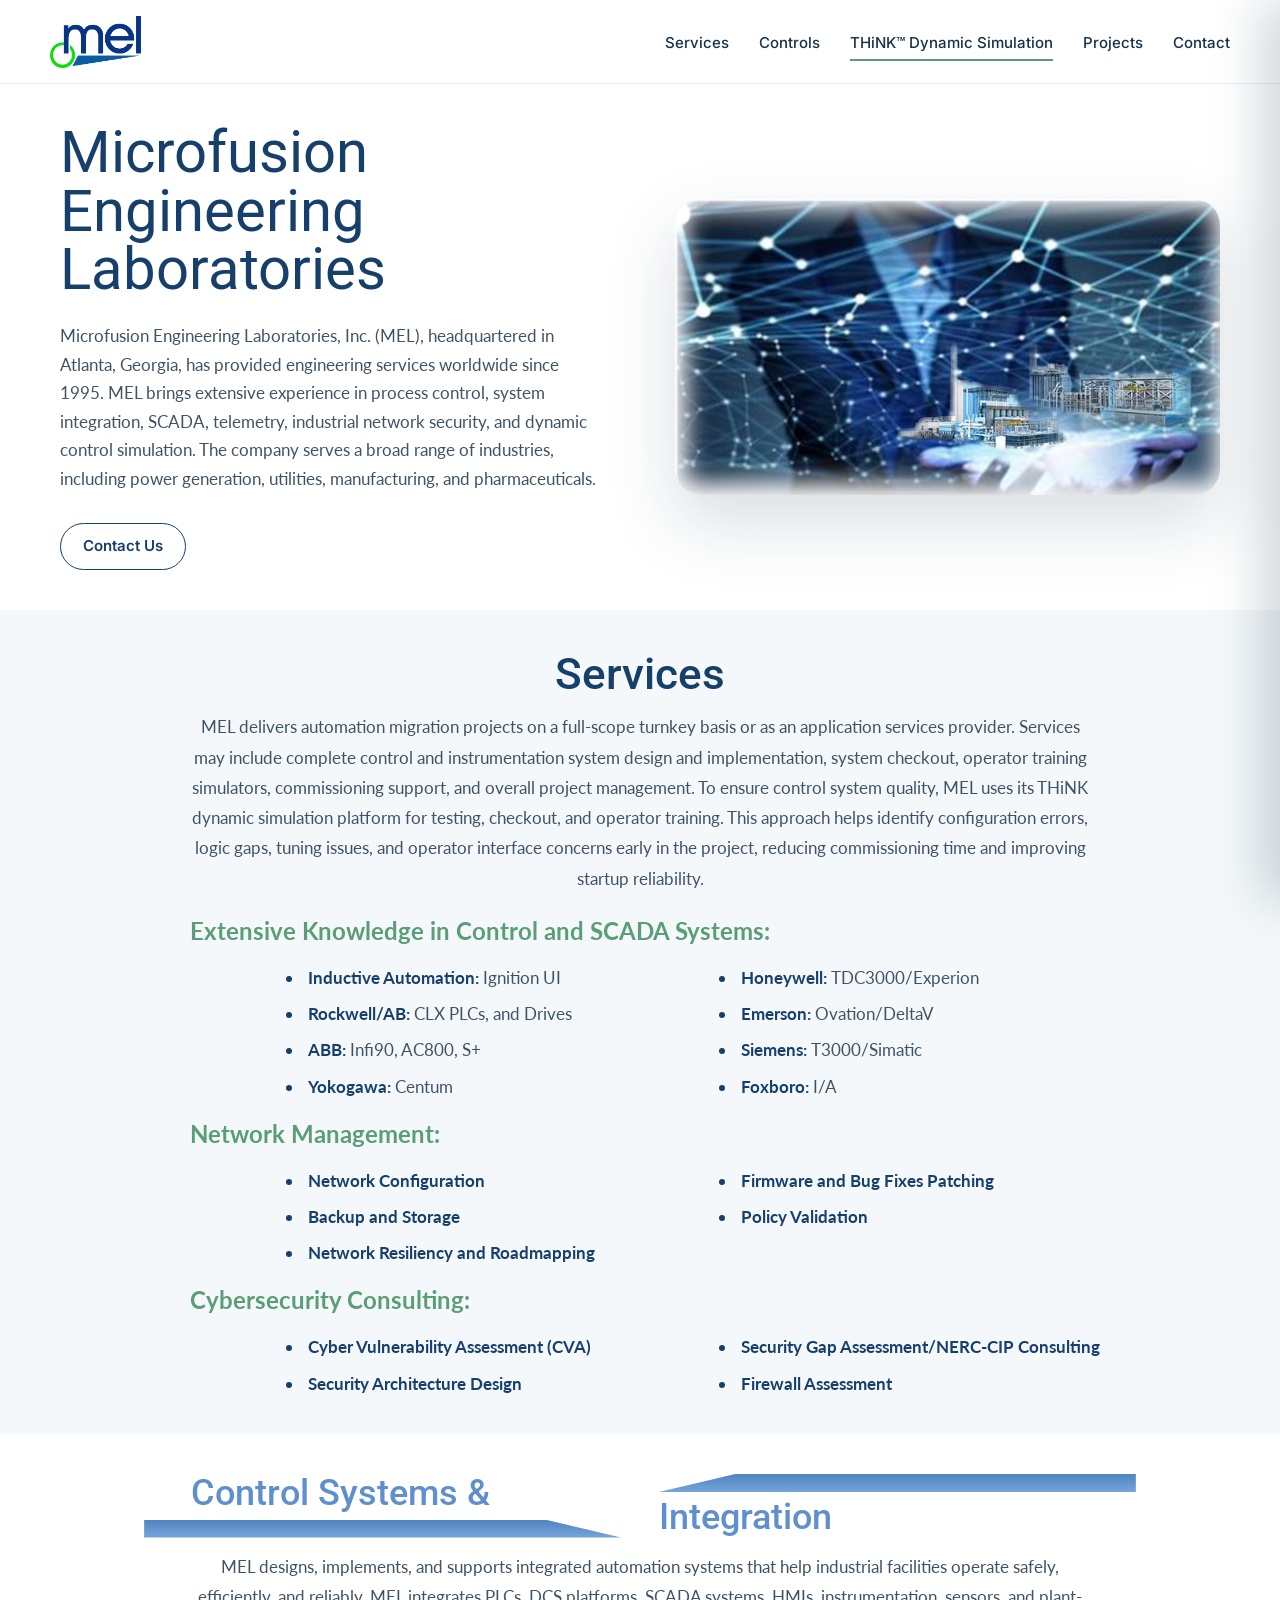
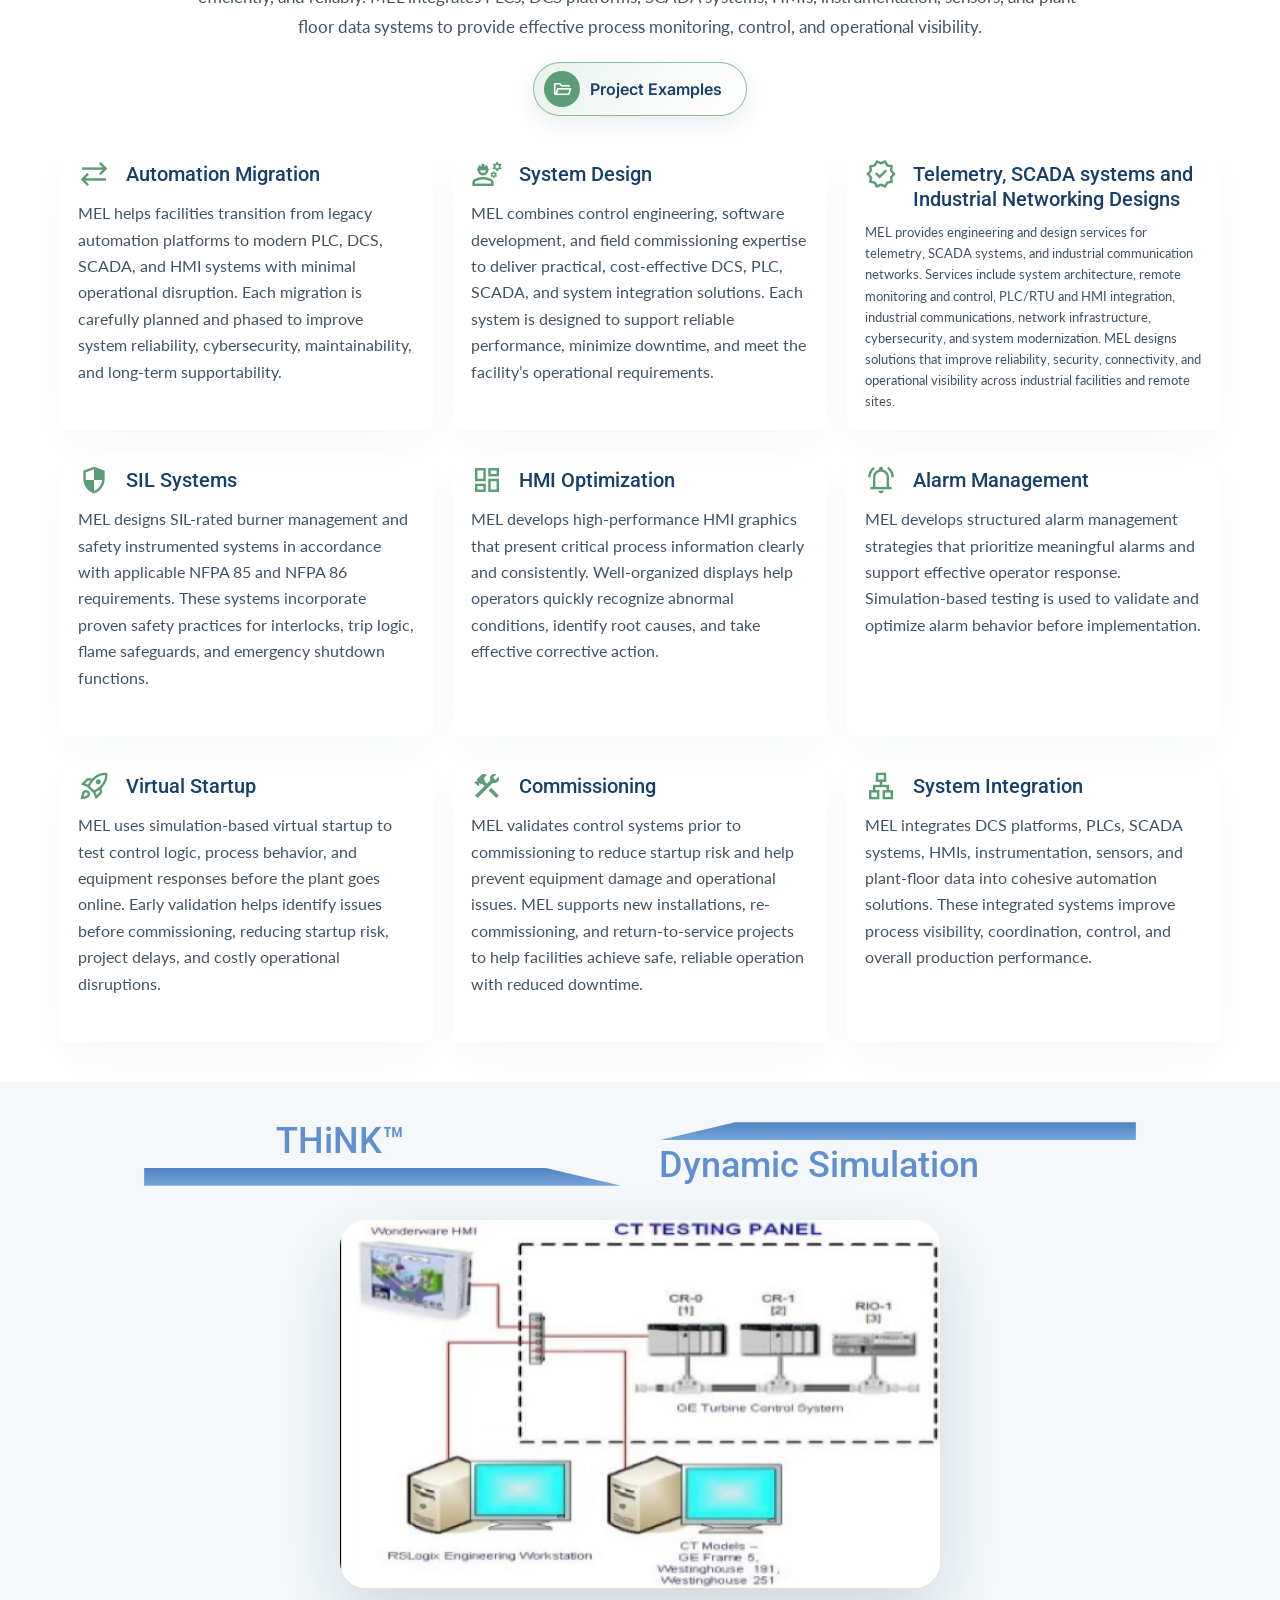
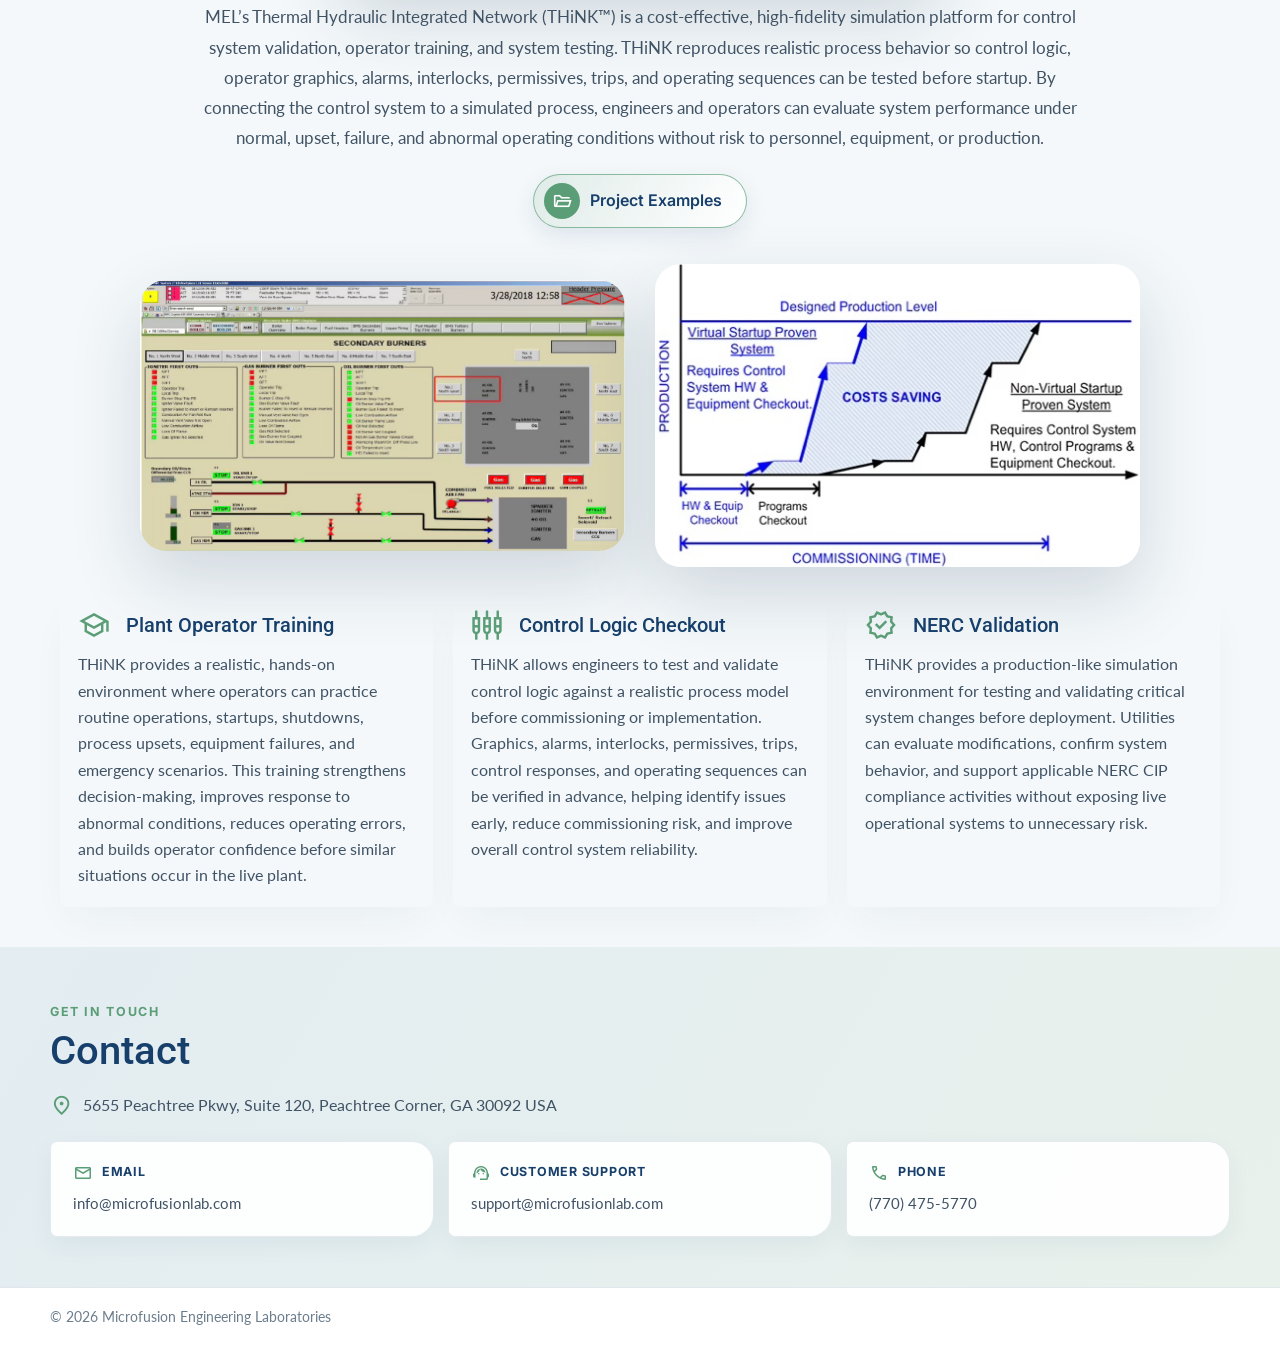
==== commit 8e55cdd1: "addition of content to home page, styling updates" ====
--- a/index.html
+++ b/index.html
@@ -1,3 +1,7 @@
+
+
+
+
 
 <!DOCTYPE html>
 <html lang="en">
@@ -20,7 +24,7 @@
     <link rel="stylesheet" href="./styles/main.css" />
 </head>
 
-<body class="home-page">
+<body>
 
     <header class="site-header">
         <div class="container site-header__inner">
@@ -30,7 +34,7 @@
             <nav class="site-nav" aria-label="Primary navigation">
                 <a class="site-nav__link" href="#services">Services</a>
                 <a class="site-nav__link" href="#controls">Controls</a>
-                <a class="site-nav__link" href="#digital-twins">Digital Twins/Simulators</a>
+                <a class="site-nav__link" href="#digital-twins">THiNK™ Dynamic Simulation</a>
                 <a class="site-nav__link" href="./projects">Projects</a>
                 <a class="site-nav__link" href="./contact/">Contact</a>
             </nav>
@@ -51,7 +55,7 @@
         </div>
         <a class="mobile-nav__link" href="#services">Services</a>
         <a class="mobile-nav__link" href="#controls">Controls</a>
-        <a class="mobile-nav__link" href="#digital-twins">Digital Twins</a>
+        <a class="mobile-nav__link" href="#digital-twins">THiNK™ Dynamic Simulation</a>
         <a class="mobile-nav__link" href="./contact/">Contact</a>
     </nav>
 
@@ -61,18 +65,16 @@
                 <div class="hero__content">
                     <h1 class="hero__title">Microfusion Engineering Laboratories</h1>
                     <p class="hero__text">
-                        Microfusion Engineering Laboratories, Inc (MEL) has been providing engineering services
-                        worldwide
-                        since 1995. We have extensive experiences in process controls, system integration, SCADA,
-                        telemetry,
-                        process network security and dynamic control simulation. MEL has serviced industries including
-                        power generations,
-                        utilities, manufacturing and pharmaceuticals.
+                        Microfusion Engineering Laboratories, Inc. (MEL), headquartered in Atlanta, Georgia, 
+                        has provided engineering services worldwide since 1995. MEL brings extensive experience 
+                        in process control, system integration, SCADA, telemetry, industrial network security, 
+                        and dynamic control simulation. The company serves a broad range of industries, including 
+                        power generation, utilities, manufacturing, and pharmaceuticals.
                     </p>
                     <a href="./contact/" class="btn btn--primary">Contact Us</a>
                 </div>
                 <div class="hero__media">
-                    <img src="./assets/images/heroBackground.jpg" alt="Engineering systems" class="hero__image">
+                    <img src="./assets/images/heroImage.jpg" alt="Engineering systems" class="hero__image">
                 </div>
             </div>
         </section>
@@ -80,30 +82,93 @@
             <div class="container">
                 <h2 class="section-title">Services</h2>
                 <p class="section-lead">
-                    MEL provides automation migration projects on a full-scope turnkey basis or as an application
-                    services provider.
-                    The scope can include full design and implementation of the control system and instrumentation
-                    control system checkout
-                    and training simulator and services, and complete project management. MEL assures the quality of its
-                    control development
-                    through the use of THiNK dynamic simulation training and checkout. This approach helps identify
-                    configuration errors,
-                    logic gaps, tuning issues, and operator interface problems early, reducing commissioning time and
-                    improving startup reliability.
+                    MEL delivers automation migration projects on a full-scope turnkey basis or as an application services provider. 
+                    Services may include complete control and instrumentation system design and implementation, system checkout, operator 
+                    training simulators, commissioning support, and overall project management.
+                    To ensure control system quality, MEL uses its THiNK dynamic simulation platform for testing, checkout, and operator training. 
+                    This approach helps identify configuration errors, logic gaps, tuning issues, and operator interface concerns early in the project, 
+                    reducing commissioning time and improving startup reliability.
                 </p>
+                <div class="section-lead services-list">
+                    <h3>Extensive Knowledge in Control and SCADA Systems:</h3>
+                    <ul>
+                       <li>
+                            Inductive Automation: <span>Ignition UI</span>
+                        </li>
+                        <li>
+                            Honeywell: <span>TDC3000/Experion</span>
+                        </li>
+                        <li>
+                            Rockwell/AB: <span>CLX PLCs, and Drives</span>
+                        </li>
+                        <li>
+                            Emerson: <span>Ovation/DeltaV</span>
+                        </li>
+                        <li>
+                            ABB: <span>Infi90, AC800, S+</span>
+                        </li>
+                        <li>
+                            Siemens: <span>T3000/Simatic</span>
+                        </li>
+                        <li>
+                            Yokogawa: <span>Centum</span>
+                        </li>
+                        <li>
+                            Foxboro: <span>I/A</span>
+                        </li>
+                    </ul>
+                </div>
+                <div class="section-lead services-list">
+                    <h3>Network Management:</h3>
+                    <ul>
+                        <li>
+                            Network Configuration
+                        </li>
+                        <li>
+                            Firmware and Bug Fixes Patching
+                        </li>
+                        <li>
+                            Backup and Storage
+                        </li>
+                        <li>
+                            Policy Validation
+                        </li>
+                        <li>
+                            Network Resiliency and Roadmapping
+                        </li>
+                    </ul>
+                </div>
+                <div class="section-lead services-list">
+                    <h3>Cybersecurity Consulting:</h3>
+                    <ul>
+                        <li>
+                            Cyber Vulnerability Assessment (CVA)
+                        </li>
+                        <li>
+                            Security Gap Assessment/NERC-CIP Consulting
+                        </li>
+                        <li>
+                            Security Architecture Design
+                        </li>
+                        <li>
+                            Firewall Assessment
+                        </li>
+                    </ul>
+                </div>
             </div>
         </section>
         <section class="section controls" id="controls">
             <div class="container">
-                <h2 class="section-title">Control System and Integration</h2>
+                <h2 class="section-title section-title--graphic">
+                    <span class="section-title__half section-title__half--first">Control Systems &amp;</span>
+                    <span class="section-title__half section-title__half--second">Integration</span>
+                </h2>
 
                 <p class="section-lead">
-                    MEL designs, implements, and supports automation systems that help industrial facilities run safely,
-                    efficiently, and consistently.
-                    MEL integrates PLCs, DCS platforms, SCADA systems, HMIs, sensors, instrumentation, and plant-floor
-                    data systems to monitor and control
-                    production processes. MEL serves industries including manufacturing, chemicals, food and beverage,
-                    pharmaceuticals, energy, and water treatment.
+                    MEL designs, implements, and supports integrated automation systems that help 
+                    industrial facilities operate safely, efficiently, and reliably. MEL integrates 
+                    PLCs, DCS platforms, SCADA systems, HMIs, instrumentation, sensors, and plant-floor 
+                    data systems to provide effective process monitoring, control, and operational visibility.
                 </p>
 
                 <div class="section-cta">
@@ -118,9 +183,9 @@
                         <span class="material-symbols-outlined feature-icon">sync_alt</span>
                         <span class="feature-label">Automation Migration</span>
                         <p>
-                            MEL helps facilities move from legacy automation platforms to modern PLC, DCS, SCADA, and
-                            HMI systems with minimal disruption. Each phased migration is planned to improve reliability,
-                            cybersecurity, maintainability, and long-term support.
+                            MEL helps facilities transition from legacy automation platforms to modern PLC, DCS, SCADA, and HMI systems 
+                            with minimal operational disruption. Each migration is carefully planned and phased to improve system reliability, 
+                            cybersecurity, maintainability, and long-term supportability.
                         </p>
                     </div>
 
@@ -128,9 +193,20 @@
                         <span class="material-symbols-outlined feature-icon">engineering</span>
                         <span class="feature-label">System Design</span>
                         <p>
-                            MEL combines control engineering, software development, and field commissioning experience
-                            to deliver cost-effective DCS, PLC, SCADA, and system integration solutions. Each system is
-                            designed for reliable performance, reduced downtime, and practical operational needs.
+                            MEL combines control engineering, software development, and field commissioning expertise to deliver practical, 
+                            cost-effective DCS, PLC, SCADA, and system integration solutions. Each system is designed to support reliable performance, 
+                            minimize downtime, and meet the facility’s operational requirements.
+                        </p>
+                    </div>
+
+                    <div class="feature-card">
+                        <span class="material-symbols-outlined feature-icon">verified</span>
+                        <span class="feature-label">Telemetry, SCADA systems and Industrial Networking Designs</span>
+                        <p style="font-size:0.8em">
+                            MEL provides engineering and design services for telemetry, SCADA systems, and industrial communication networks. Services include system 
+                            architecture, remote monitoring and control, PLC/RTU and HMI integration, industrial communications, network infrastructure, cybersecurity, 
+                            and system modernization. MEL designs solutions that improve reliability, security, connectivity, and operational visibility across industrial 
+                            facilities and remote sites.
                         </p>
                     </div>
 
@@ -138,9 +214,9 @@
                         <span class="material-symbols-outlined feature-icon">security</span>
                         <span class="feature-label">SIL Systems</span>
                         <p>
-                            MEL designs SIL-rated burner management and safety instrumented systems that meet NFPA 85
-                            and NFPA 86 requirements. Proven safety practices support reliable interlocks, trip logic,
-                            flame safeguards, and emergency shutdown functions.
+                            MEL designs SIL-rated burner management and safety instrumented systems in accordance with applicable NFPA 85 and NFPA 86 
+                            requirements. These systems incorporate proven safety practices for interlocks, trip logic, flame safeguards, and emergency 
+                            shutdown functions.
                         </p>
                     </div>
 
@@ -148,9 +224,8 @@
                         <span class="material-symbols-outlined feature-icon">dashboard</span>
                         <span class="feature-label">HMI Optimization</span>
                         <p>
-                            MEL develops high-performance HMI graphics that present critical process data clearly.
-                            Organized displays help operators identify root causes, respond faster, and take effective
-                            corrective action.
+                            MEL develops high-performance HMI graphics that present critical process information clearly and consistently. Well-organized 
+                            displays help operators quickly recognize abnormal conditions, identify root causes, and take effective corrective action.
                         </p>
                     </div>
 
@@ -158,9 +233,8 @@
                         <span class="material-symbols-outlined feature-icon">notifications_active</span>
                         <span class="feature-label">Alarm Management</span>
                         <p>
-                            MEL develops structured alarm strategies that prioritize relevant alerts and guide effective
-                            operator response. Simulation-based validation tests and optimizes alarm behavior before
-                            deployment.
+                            MEL develops structured alarm management strategies that prioritize meaningful alarms and support effective operator response. 
+                            Simulation-based testing is used to validate and optimize alarm behavior before implementation.
                         </p>
                     </div>
 
@@ -168,9 +242,8 @@
                         <span class="material-symbols-outlined feature-icon">rocket_launch</span>
                         <span class="feature-label">Virtual Startup</span>
                         <p>
-                            MEL’s simulation-based virtual startup tests control logic, system behavior, and equipment
-                            responses before a plant goes online. Early validation reduces commissioning risk, delays,
-                            and costly operational disruption.
+                            MEL uses simulation-based virtual startup to test control logic, process behavior, and equipment responses before the plant goes online. 
+                            Early validation helps identify issues before commissioning, reducing startup risk, project delays, and costly operational disruptions.
                         </p>
                     </div>
 
@@ -178,9 +251,8 @@
                         <span class="material-symbols-outlined feature-icon">construction</span>
                         <span class="feature-label">Commissioning</span>
                         <p>
-                            MEL validates controls before commissioning to reduce startup risk and help prevent equipment
-                            damage. Support for new applications, re-commissioning, and return-to-service projects helps
-                            facilities resume safe, reliable operation with less downtime.
+                            MEL validates control systems prior to commissioning to reduce startup risk and help prevent equipment damage and operational issues. 
+                            MEL supports new installations, re-commissioning, and return-to-service projects to help facilities achieve safe, reliable operation with reduced downtime.
                         </p>
                     </div>
 
@@ -188,37 +260,27 @@
                         <span class="material-symbols-outlined feature-icon">lan</span>
                         <span class="feature-label">System Integration</span>
                         <p>
-                            MEL unites DCS platforms, PLCs, SCADA systems, HMIs, sensors, instrumentation, and plant-floor
-                            data in cohesive automation solutions. These integrations improve process visibility,
-                            control, and production performance.
-                        </p>
-                    </div>
-
-                    <div class="feature-card">
-                        <span class="material-symbols-outlined feature-icon">verified</span>
-                        <span class="feature-label">Telemetry, SCADA systems and Industrial Networking Designs</span>
-                        <p>
-                            THiNK dynamic simulation validates control development before startup. It identifies
-                            configuration errors, logic gaps, tuning issues, and interface problems early, reducing
-                            commissioning time and improving startup reliability.
-                        </p>
-                    </div>
+                            MEL integrates DCS platforms, PLCs, SCADA systems, HMIs, instrumentation, sensors, and plant-floor data into cohesive automation solutions. 
+                            These integrated systems improve process visibility, coordination, control, and overall production performance.
+                        </p>
+                    </div>
+
                 </div>
             </div>
         </section>
 
         <section class="section digital-twins" id="digital-twins">
             <div class="container">
-                <h2 class="section-title">Digital Twins/Simulators</h2>
-
+                <h2 class="section-title section-title--graphic">
+                    <span class="section-title__half section-title__half--first">THiNK™</span>
+                    <span class="section-title__half section-title__half--second">Dynamic Simulation</span>
+                </h2>
+                <img src="./assets/images/think-diagram.jpg" alt="THiNK Dynamic Simulation" class="section-image">
                 <p class="section-lead">
-                    MEL offers the most cost-effective solutions in the simulation industry. MEL's Thermal Hydraulic
-                    Integrated Network (THiNK™) models assure control system quality
-                    by testing the control logic, operator graphics, alarms, interlocks, and sequences against a
-                    realistic model of the process before startup.
-                    By connecting the control system to a simulator, engineers can validate how the system responds to
-                    normal operations, disturbances, equipment failures, and abnormal conditions
-                    without risking plant assets or personnel.
+                    MEL’s Thermal Hydraulic Integrated Network (THiNK™) is a cost-effective, high-fidelity simulation platform for control system validation, 
+                    operator training, and system testing. THiNK reproduces realistic process behavior so control logic, operator graphics, alarms, interlocks, 
+                    permissives, trips, and operating sequences can be tested before startup. By connecting the control system to a simulated process, engineers and 
+                    operators can evaluate system performance under normal, upset, failure, and abnormal operating conditions without risk to personnel, equipment, or production.
                 </p>
 
                 <div class="section-cta">
@@ -227,47 +289,19 @@
                         Project Examples
                     </a>
                 </div>
-
+                <div class="section-image-grid">
+                    <img src="./assets/images/think-graph-1.jpg" alt="THiNK graph 1" class="section-image">
+                    <img src="./assets/images/think-graph-2.jpg" alt="THiNK graph 2" class="section-image">
+                </div>
                 <div class="feature-grid">
                     <div class="feature-card">
                         <span class="material-symbols-outlined feature-icon">school</span>
-                        <span class="feature-label">Plant Operation Training</span>
-                        <p>
-                            THiNK simulator training provides a realistic, hands-on environment where operators can
-                            practice responding to normal operations, upsets, startups, shutdowns,
-                            and emergency events without risk to the plant.
-                        </p>
-                    </div>
-
-                    <div class="feature-card">
-                        <span class="material-symbols-outlined feature-icon">timeline</span>
-                        <span class="feature-label">Failure Scenarios</span>
-                        <p>
-                            Minor equipment failures can create complex chain reactions that lead to equipment damage,
-                            operational disruption, and costly downtime.
-                            MEL simulations help operators practice responses to equipment failures, process
-                            disturbances, and abnormal plant conditions.
-                        </p>
-                    </div>
-
-                    <div class="feature-card">
-                        <span class="material-symbols-outlined feature-icon">psychology</span>
-                        <span class="feature-label">Operator Decision-Making</span>
-                        <p>
-                            By combining real process scenarios with operator experience, THiNK helps improve response,
-                            strengthen decision-making, reduce errors,
-                            and safely evaluate alternative strategies before operators face actual plant conditions.
-                        </p>
-                    </div>
-
-                    <div class="feature-card">
-                        <span class="material-symbols-outlined feature-icon">science</span>
-                        <span class="feature-label">Process Testing</span>
-                        <p>
-                            Engineers can test operating strategies, control responses, and process behavior before
-                            applying changes to live systems.
-                            This allows facilities to evaluate improvements without putting people, equipment,
-                            production, or plant assets at risk.
+                        <span class="feature-label">Plant Operator Training</span>
+                        <p>
+                            THiNK provides a realistic, hands-on environment where operators can practice routine operations, 
+                            startups, shutdowns, process upsets, equipment failures, and emergency scenarios. This training 
+                            strengthens decision-making, improves response to abnormal conditions, reduces operating errors, 
+                            and builds operator confidence before similar situations occur in the live plant.
                         </p>
                     </div>
 
@@ -275,8 +309,10 @@
                         <span class="material-symbols-outlined feature-icon">settings_input_component</span>
                         <span class="feature-label">Control Logic Checkout</span>
                         <p>
-                            THiNK models support checkout of control logic, graphics, alarms, interlocks, permissives,
-                            trips, and operating sequences against a realistic process model before startup.
+                            THiNK allows engineers to test and validate control logic against a realistic process model before 
+                            commissioning or implementation. Graphics, alarms, interlocks, permissives, trips, control responses, 
+                            and operating sequences can be verified in advance, helping identify issues early, reduce commissioning risk, 
+                            and improve overall control system reliability.
                         </p>
                     </div>
 
@@ -284,164 +320,16 @@
                         <span class="material-symbols-outlined feature-icon">verified</span>
                         <span class="feature-label">NERC Validation</span>
                         <p>
-                            NERC CIP-007 mandates testing critical asset changes before deployment. MEL simulators
-                            provide production-like environments to validate changes and ensure compliance.
-                            NERC Security Guidelines for identifying Critical Cyber Assets can be reviewed by accessing
-                            the
-                            <a href="https://www.nerc.com" target="_blank" rel="noopener noreferrer">NERC website</a>.
-                        </p>
-                    </div>
-                </div>
-            </div>
-        </section>
-        <!-- <section class="section controls" id="controls">
-      <div class="container">
-        <h2 class="section-title">Control System and Integration</h2>
-        <p class="section-lead">
-            MEL designs, implements, and supports automation systems that help industrial facilities run safely, efficiently, and consistently. 
-            MEL integrates PLCs, DCS platforms, SCADA systems, HMIs, sensors, instrumentation, and plant-floor data systems to monitor and control 
-            production processes. MEL serves industries include manufacturing, chemicals, food and beverage, pharmaceuticals, energy, and water treatment.
-        </p>
-        <div class="section-cta">
-            <a href="./projects/" class="btn btn--primary">Project Examples</a>
-        </div>
-        <div class="feature-grid">
-                <div class="feature-card">
-                    <span class="material-symbols-outlined feature-icon">sync_alt</span>
-                    <span class="feature-label">Automation Migration</span>
-                    <p>
-                        MEL  helps industrial facilities upgrade from legacy automation platforms to modern PLC, DCS, SCADA, 
-                        and HMI systems with minimal production disruption. MEL wi assess existing hardware, software, I/O, graphics, 
-                        control logic, and network architecture, then plan and execute a phased migration to improve reliability, cybersecurity, 
-                        maintainability, and long-term support.
-                    </p>
-                </div>
-                <div class="feature-card">
-                    <span class="material-symbols-outlined feature-icon">engineering</span>
-                    <span class="feature-label">System Design</span>
-                    <p>
-                        With a team of control engineers and developers, MEL delivers cost-effective automation solutions across DCS, PLC, SCADA, and system 
-                        integration platforms. They combine process control expertise, software development, and field commissioning experience to design, implement, 
-                        modernize, and support reliable control systems that improve plant performance, reduce downtime, and meet operational needs.
-                    </p>
-                </div>
-                <div class="feature-card">
-                    <span class="material-symbols-outlined feature-icon">security</span>
-                    <span class="feature-label">SIL Systems</span>
-                    <p>
-                        MEL designs and implements SIL-rated burner management and safety instrumented systems that meet NFPA 85 and NFPA 86 requirements. MEL apply proven 
-                        safety lifecycle practices to develop reliable interlocks, permissives, trip logic, flame safeguard systems, and emergency shutdown functions that 
-                        protect personnel, equipment, and operations..
-                    </p>
-                </div>
-                <div class="feature-card">
-                    <span class="material-symbols-outlined feature-icon">dashboard</span>
-                    <span class="feature-label">HMI and Alarm Management</span>
-                    <p>
-                        Complex processes can generate cascading alarms that overwhelm operators and delay response. MEL develops high-performance graphics and structured alarm strategies that clearly present critical process data, prioritize relevant alerts, and help operators quickly identify root causes and take corrective action.
-                        <br></br>
-                        Through simulation-based validation, MEL tests and optimizes HMI performance, alarm behavior, and control system response before deployment, supporting safer, more efficient, and more reliable operations.
-                    </p>
-                </div>
-                <div class="feature-card">
-                    <span class="material-symbols-outlined feature-icon">notifications_active</span>
-                    <span class="feature-label">Alarm Management</span>
-                    <p>
-                        Alarm overload can reduce operator effectiveness and compromise response time. Structured alarm strategies ensure alerts are relevant, actionable, 
-                        and prioritized. MEL delivers optimized systems that support safe, efficient operations.
-                    </p>
-                </div>
-                <div class="feature-card">
-                    <span class="material-symbols-outlined feature-icon">rocket_launch</span>
-                    <span class="feature-label">Virtual Startup and Commissioning</span>
-                    <p>
-                        Commissioning delays and manual control checkouts can slow startup, disrupt operations, and increase project costs. MEL’s simulation-based virtual 
-                        startup enables early testing of control logic, system behavior, and equipment responses before the plant goes online.
-                        <br></br>
-                        By validating controls prior to commissioning, MEL helps reduce startup risk, prevent costly equipment damage, and ensure critical systems are ready for safe, 
-                        reliable operation. MEL also supports new applications, re-commissioning, and return-to-service projects, helping facilities meet critical system needs with greater confidence and minimized downtime.
-
-                    </p>
-                </div>
-                <div class="feature-card">
-                    <span class="material-symbols-outlined feature-icon">construction</span>
-                    <span class="feature-label">Commissioning</span>
-                    <p>
-                        MEL's commissioning services are available to meet your critical system needs. Support is available for new applications as well as for re-commissioning 
-                        services or "return to service" of equipment.
-                    </p>
-                </div>
-            </div>
-      </div>
-    </section>
-    <section class="section digital-twins" id="digital-twins">
-        <div class="container">
-            <h2 class="section-title">Digital Twins/Simulators</h2>
-            <p class="section-lead">
-                MEL offers the most cost-effective solutions in the simulation industry. MEL's Thermal Hydraulic Integrated Network (THINK™) models assures control system quality 
-                by testing the control logic, operator graphics, alarms, interlocks, and sequences against a realistic model of the process before startup. By connecting the control 
-                system to a simulator, engineers can validate how the system responds to normal operations, disturbances, equipment failures, and abnormal conditions without risking 
-                plant assets or personnel.
-            </p>
-            <div class="feature-grid">
-                <div class="feature-card">
-                    <span class="material-symbols-outlined feature-icon">school</span>
-                    <span class="feature-label">Plant Operation Training</span>
-                    <p>
-                        Often times, minor equipment failures can create complex chain reactions that lead to equipment damage, operational
-                        disruption, and costly downtime.
-                        <br></br>
-                        THiNK simulator training provides a realistic, hands-on environment where operators can practice responding to
-                        normal operations, upsets, startups, shutdowns, and emergency events without risk to the plant.
-                        <br></br>
-                        By combining real process scenarios with operator experience, THiNK helps improve response, strengthen
-                        decision-making, reduce errors, and safely evaluate alternative strategies before operators face actual plant
-                        conditions.
-                    </p>
-                    </div>
-                <div class="feature-card">
-                    <span class="material-symbols-outlined feature-icon">factory</span>
-                    <span class="feature-label">Plant Operation</span>
-                    <p>
-                        MEL provides THINK™ Process Digital Twins dynamic simulation software and services for an entire plant.
-                    </p>
-                </div>
-                <div class="feature-card">
-                    <span class="material-symbols-outlined feature-icon">timeline</span>
-                    <span class="feature-label">Transient Analysis</span>
-                    <p>
-                        Failures can trigger complex chain reactions and costly downtime. Simulation allows operators to train on realistic scenarios, improving response, 
-                        minimizing damage, and safely testing alternative strategies without operational risk.
-                    </p>
-                </div>
-                <div class="feature-card">
-                    <span class="material-symbols-outlined feature-icon">construction</span>
-                    <span class="feature-label">Staging</span>
-                    <p>
-                        Commissioning delays and manual control checkouts can slow operations and increase costs. Simulation enables early testing of control logic, validates system behavior, 
-                        and ensures controls are ready before plant startup.
-                    </p>
-                </div>
-                <div class="feature-card">
-                    <span class="material-symbols-outlined feature-icon">notifications_active</span>
-                    <span class="feature-label">Alarm/HMI</span>
-                    <p>
-                        Complex processes can trigger cascading alarms that overwhelm operators. Effective alarm management helps identify root causes quickly and guide corrective action. 
-                        Simulation ensures strategies are tested, optimized, and safe before deployment.
-                    </p>
-                </div>
-                <div class="feature-card">
-                    <span class="material-symbols-outlined feature-icon">verified</span>
-                    <span class="feature-label">NERC Validation</span>
-                    <p>
-                        NERC CIP-007 mandates testing critical asset changes before deployment. MEL simulators provide production-like environments to validate changes and ensure compliance.
-                        NERC Security Guidelines for identifying Critical Cyber Assets can be reviewed by accessing the 
-                        <a href="https://www.nerc.com" target="_blank">NERC website</a>.
-                    </p>
-                </div>
-            </div>
-        </div>
-    </section> -->
+                            THiNK provides a production-like simulation environment for testing and validating critical system changes before deployment. 
+                            Utilities can evaluate modifications, confirm system behavior, and support applicable NERC CIP compliance activities without 
+                            exposing live operational systems to unnecessary risk.
+                            <!-- <a href="https://www.nerc.com" target="_blank" rel="noopener noreferrer">NERC website</a>. -->
+                        </p>
+                    </div>
+                </div>
+            </div>
+        </section>
+       
         <section class="section contact home-contact" id="contact">
             <div class="container">
                 <div class="contact-heading">
@@ -450,22 +338,34 @@
                         <h2 class="section-title">Contact</h2>
                     </div>
                 </div>
+                <address class="contact-address">
+                    <span class="material-symbols-outlined contact-icon" aria-hidden="true">location_on</span>
+                    <a href="https://maps.app.goo.gl/mSvgAo5JVKXqEtjM9" target="_blank" rel="noopener noreferrer">
+                        5655 Peachtree Pkwy, Suite 120, Peachtree Corner, GA 30092 USA
+                    </a>
+                </address>
                 <div class="contact-layout">
                     <div class="contact-panel">
                         <div class="contact-card">
                             <div class="contact-label">
                                 <span class="material-symbols-outlined contact-icon">
-                                    location_on
+                                    email
                                 </span>
-                                Address
-                            </div>
-                            <div class="contact-value address">
-                                <a href="https://maps.app.goo.gl/mSvgAo5JVKXqEtjM9" target="_blank"
-                                    rel="noopener noreferrer">
-                                    5655 Peachtree Pkwy, Suite 120<br>
-                                    Norcross, GA 30092 USA
-                                </a>
-
+                                Email
+                            </div>
+                            <div class="contact-value">
+                                <a href="mailto:info@microfusionlab.com">info@microfusionlab.com</a>
+                            </div>
+                        </div>
+                        <div class="contact-card">
+                            <div class="contact-label">
+                                <span class="material-symbols-outlined contact-icon">
+                                    support_agent
+                                </span>
+                                Customer Support
+                            </div>
+                            <div class="contact-value">
+                                <a href="mailto:support@microfusionlab.com">support@microfusionlab.com</a>
                             </div>
                         </div>
                         <div class="contact-card">
@@ -479,35 +379,6 @@
                                 <a href="tel:+17704755770">(770) 475-5770</a>
                             </div>
                         </div>
-                        <div class="contact-card">
-                            <div class="contact-label">
-                                <span class="material-symbols-outlined contact-icon">
-                                    email
-                                </span>
-                                Email
-                            </div>
-                            <div class="contact-value">
-                                <a href="mailto:info@microfusionlab.com">info@microfusionlab.com</a>
-                            </div>
-                        </div>
-                        <div class="contact-card">
-                            <div class="contact-label">
-                                <span class="material-symbols-outlined contact-icon">
-                                    support_agent
-                                </span>
-                                Customer Support
-                            </div>
-                            <div class="contact-value">
-                                <a href="mailto:support@microfusionlab.com">support@microfusionlab.com</a>
-                            </div>
-                        </div>
-                    </div>
-                    <div class="map-card">
-                        <iframe
-                            src="https://www.google.com/maps/embed?pb=!1m18!1m12!1m3!1d3309.0489868190098!2d-84.22823152408021!3d33.9655803731898!2m3!1f0!2f0!3f0!3m2!1i1024!2i768!4f13.1!3m3!1m2!1s0x88f5a0b836dc0383%3A0xdf28c80600c2f435!2sMicrofusion%20Engineering!5e0!3m2!1sen!2sus!4v1772068698917!5m2!1sen!2sus"
-                            style="border:0;" allowfullscreen="" loading="lazy"
-                            referrerpolicy="no-referrer-when-downgrade">
-                        </iframe>
                     </div>
                 </div>
             </div>
--- a/styles/main.css
+++ b/styles/main.css
@@ -26,17 +26,26 @@
 }
 
 html {
+  min-height: 100%;
   scroll-behavior: smooth;
   scroll-padding-top: var(--header-height);
 }
 
 body {
+  display: flex;
+  flex-direction: column;
+  min-height: 100vh;
+  min-height: 100dvh;
   margin: 0;
   overflow-x: hidden;
   font-family: "Lato", sans-serif;
   color: var(--text);
   background: var(--surface);
   line-height: 1.65;
+}
+
+main {
+  flex: 1;
 }
 
 body.nav-open {
@@ -75,6 +84,62 @@
   font-weight: 500;
   line-height: 1.1;
   color: var(--brand);
+}
+
+.section-title--graphic {
+  display: grid;
+  grid-template-columns: repeat(2, minmax(0, 1fr));
+  align-items: center;
+  gap: clamp(18px, 3vw, 38px);
+  width: 100%;
+  color: #5f8fcf;
+  font-size: clamp(2.25rem, 2.4vw, 3rem);
+  /* font-size: 2rem; */
+}
+
+.section-title__half {
+  display: grid;
+  width: 100%;
+  line-height: 1.1;
+}
+
+.section-title__half::before,
+.section-title__half::after {
+  width:85%;
+  height: clamp(11px, 1.5vw, 18px);
+  background: linear-gradient(180deg, #4f83c2 0%, #76a5d9 100%);
+  /* background: linear-gradient(180deg, var(--brand) 0%, var(--brand-light) 100%); */
+  content: "";
+}
+
+.section-title__half--first {
+  grid-template-rows: auto auto;
+  gap: 6px;
+  text-align: center;
+}
+
+.section-title__half--first::before {
+  display: none;
+}
+
+.section-title__half--first::after {
+  clip-path: polygon(0 0, 84% 0, 100% 100%, 0 100%);
+  justify-self: end;
+}
+
+.section-title__half--second {
+  grid-template-rows: auto auto;
+  gap: 6px;
+  text-align: left;
+}
+
+.section-title__half--second::before {
+  clip-path: polygon(16% 0, 100% 0, 100% 100%, 0 100%);
+  justify-self: start;
+}
+
+.section-title__half--second::after {
+  display: none;
 }
 
 .section-lead {
@@ -133,7 +198,7 @@
   color: var(--brand);
   background: linear-gradient(120deg, rgba(var(--brand-green-rgb), 0.13), rgba(255, 255, 255, 0.96));
   box-shadow: 0 8px 22px rgba(var(--brand-rgb), 0.1);
-  font-size: 1.1em;
+  font-size: 1em;
 }
 
 .btn-project__icon {
@@ -324,7 +389,7 @@
   margin: 0 0 22px;
   font-family: "Roboto", sans-serif;
   color: var(--brand);
-  font-size: clamp(2.5rem, 5vw, 4rem);
+  font-size: clamp(2.5rem, 5vw, 3.6rem);
   font-weight: 400;
   line-height: 1.02;
 }
@@ -340,6 +405,57 @@
   box-shadow: var(--shadow-lg);
 }
 
+.section-image {
+  display: block;
+  width: min(100%, 600px);
+  height: auto;
+  margin: 34px auto 0;
+  border-radius: var(--radius-lg);
+  box-shadow: var(--shadow-lg);
+}
+
+.section-image + .section-lead {
+  margin-top: 32px;
+}
+
+.section-image-grid {
+  display: grid;
+  grid-template-columns: repeat(2, minmax(0, 1fr));
+  align-items: center;
+  gap: clamp(18px, 2.5vw, 30px);
+  width: min(100%, 1000px);
+  margin: 36px auto 0;
+}
+
+.section-image-grid .section-image {
+  width: 100%;
+  margin: 0;
+}
+
+@media (max-width: 760px) {
+  .section-image-grid {
+    grid-template-columns: 1fr;
+  }
+}
+
+@media (max-width: 560px) {
+  .section-title--graphic {
+    grid-template-columns: repeat(2, minmax(0, 1fr));
+    gap: 10px;
+    font-size: 1.2rem;
+  }
+
+  .section-title__half::before,
+  .section-title__half::after {
+    height: 9px;
+  }
+
+  .section-image {
+    margin-top: 24px;
+    border-radius: var(--radius);
+  }
+}
+
 .services,
 .digital-twins {
   background: var(--surface-soft);
@@ -348,21 +464,29 @@
 .feature-grid {
   display: grid;
   grid-template-columns: repeat(3, minmax(0, 1fr));
-  gap: 24px;
-  margin-top: 46px;
+  grid-auto-rows: 1fr;
+  gap: 20px;
+  margin-top: 28px;
 }
 
 .feature-card {
   position: relative;
   overflow: hidden;
-  padding: 30px;
-  border: 1px solid rgba(var(--brand-light-rgb), 0.16);
+  display: grid;
+  grid-template-columns: 38px minmax(0, 1fr);
+  grid-template-rows: auto 1fr;
+  align-content: start;
+  column-gap: 10px;
+  row-gap: 10px;
+  min-height: 265px;
+  padding: 18px;
+  border: 0;
   border-radius: var(--radius);
-  background: #fff;
-  box-shadow: var(--shadow-sm);
-}
-
-.feature-card::after {
+  /* background: #fff; */
+  box-shadow: 0 18px 40px -10px rgba(20, 53, 78, 0.05);
+}
+
+/* .feature-card::after {
   position: absolute;
   bottom: -58px;
   right: -58px;
@@ -371,7 +495,7 @@
   border-radius: 50%;
   background: rgba(var(--brand-light-rgb), 0.1);
   content: "";
-}
+} */
 
 .feature-icon {
   color: var(--brand-green);
@@ -380,7 +504,7 @@
 
 .feature-label {
   display: block;
-  margin-top: 14px;
+  margin-top: 0;
   font-family: "Roboto", sans-serif;
   color: var(--brand);
   font-size: 1.25rem;
@@ -388,110 +512,130 @@
 }
 
 .section-cta {
-  margin-top: 26px;
+  margin-top: 20px;
   text-align: center;
 }
 
 /* Homepage rhythm and section alignment */
-.home-page .section {
+.hero.section,
+.services.section,
+.controls.section,
+.digital-twins.section {
   /* padding-block: 74px;
   padding-block: 58px; */
   padding: 40px;
 }
 
-/* .home-page .hero.section {
+/* .hero.section {
   padding-block: 68px;
   padding-block: 58px;
 } */
 
-.home-page .services {
-  /* padding-block: 62px;
-  padding-block: 50px; */
-}
-
-.home-page .services .section-title,
-.home-page .controls .section-title,
-.home-page .digital-twins .section-title {
+/* .services {
+  padding-block: 62px;
+  padding-block: 50px;
+} */
+
+.services .section-title,
+.controls .section-title,
+.digital-twins .section-title {
   text-align: center;
 }
 
-.home-page .services .section-lead,
-.home-page .controls .section-lead,
-.home-page .digital-twins .section-lead {
+.services .section-lead,
+.controls .section-lead,
+.digital-twins .section-lead,
+.services-list {
   max-width: 900px;
   margin-top: 16px;
   margin-top: 14px;
   text-align: center;
 }
 
-.home-page .feature-grid {
-  grid-auto-rows: 1fr;
-  gap: 20px;
-  margin-top: 36px;
-  margin-top: 28px;
-}
-
-.home-page .feature-card {
-  display: flex;
-  flex-direction: column;
-  min-height: 320px;
+.services-list {
+  margin-top: 20px;
+}
+
+.services-list h3 {
+  color: var(--brand-green);
+  margin: 16px 0px;
+  text-align: start;
+  font-size: 1.5rem;
+}
+
+.services-list ul {
   display: grid;
-  grid-template-columns: 38px minmax(0, 1fr);
-  grid-template-rows: auto 1fr;
-  align-content: start;
-  column-gap: 10px;
-  row-gap: 10px;
-  min-height: 265px;
-  padding: 18px;
-}
-
-/* .home-page .feature-card::after {
-  z-index: 0;
-  top: -90px;
-  right: auto;
-  left: -90px;
-  width: 180px;
-  height: 180px;
-  background: rgba(var(--brand-light-rgb), 0.1);
+  grid-template-columns: repeat(2, minmax(0, 1fr));
+  gap: 16px 70px;
+  width: min(100%, 820px);
+  margin: 0 auto;
+  padding-left: 24px;
+  box-sizing: border-box;
+  text-align: left;
+  transform: translateX(50px);
+}
+
+.services-list li {
+  padding-left: 4px;
+  text-align: left;
+  color: var(--brand);
+  font-weight: bold;
+  margin: -5px 0px;
+}
+
+.services-list span {
+  color: var(--text);
+  font-weight: normal;
+}
+
+@media (max-width: 700px) {
+  .services-list ul {
+    grid-template-columns: 1fr;
+    width: 100%;
+    transform: none;
+  }
+}
+
+
+
+/* .services-list {
+  max-width: 820px;
+  margin: 20px auto 0;
+  color: var(--text);
+  font-size: 1.08rem;
+  line-height: 1.75;
+  text-align: start;
 } */
 
-.home-page .feature-card .feature-icon,
-.home-page .feature-card .feature-label,
-.home-page .feature-card p {
+.feature-card .feature-icon,
+.feature-card .feature-label,
+.feature-card p {
   margin-bottom: 0;
   position: relative;
   z-index: 1;
 }
 
-.home-page .feature-card .feature-icon {
+.feature-card .feature-icon {
   grid-column: 1;
   grid-row: 1;
-  align-self: start;
-  justify-self: center;
-  margin-top: 1px;
   line-height: 1;
-}
-
-.home-page .feature-card .feature-label {
+  margin-top: -4px;
+}
+
+.feature-card .feature-label {
   grid-column: 2;
   grid-row: 1;
-  align-self: start;
   margin-top: 0;
   line-height: 1.25;
 }
 
-.home-page .feature-card p {
+.feature-card p {
   grid-column: 1 / -1;
   grid-row: 2;
   margin: 0;
 }
 
-.home-page .section-cta {
-  margin-top: 20px;
-}
-
-.home-page .section-cta + .feature-grid {
-  margin-top: 34px;
+.section-cta + .feature-grid {
   margin-top: 28px;
 }
 
@@ -848,10 +992,45 @@
     font-size: 2.5em;
 }
 
+.contact-address {
+  position: relative;
+  z-index: 1;
+  display: flex;
+  align-items: center;
+  gap: 10px;
+  margin: -8px 0 24px;
+  color: var(--text);
+  font-style: normal;
+  font-size: 1rem;
+  line-height: 1.5;
+}
+
+.contact-address .contact-icon {
+  flex: 0 0 auto;
+  font-size: 1.45rem;
+}
+
+.contact-address a {
+  transition: color 180ms ease;
+}
+
+.contact-address a:hover,
+.contact-address a:focus-visible {
+  color: var(--brand-light);
+}
+
 .contact-panel {
   display: grid;
   grid-template-columns: repeat(2, minmax(0, 1fr));
   gap: 14px;
+}
+
+.home-contact .contact-layout {
+  display: block;
+}
+
+.home-contact .contact-panel {
+  grid-template-columns: repeat(3, minmax(0, 1fr));
 }
 
 .contact-card {
@@ -915,7 +1094,11 @@
 }
 
 .site-footer {
-  padding: 34px 0;
+  height: 60px;
+  flex-shrink: 0;
+  display: flex;
+  align-items: center;
+  /* padding: 34px 0; */
   border-top: 1px solid rgba(var(--brand-rgb), 0.12);
   background: #fff;
 }
@@ -989,8 +1172,10 @@
     grid-template-columns: repeat(2, minmax(0, 1fr));
   }
 
-  .home-page .section,
-  .home-page .hero.section {
+  .hero.section,
+  .services.section,
+  .controls.section,
+  .digital-twins.section {
     padding-block: 60px;
     padding-block: 52px;
   }
@@ -1094,13 +1279,14 @@
     grid-template-columns: 1fr;
   }
 
-  .home-page .feature-card {
+  .feature-card {
     min-height: 0;
   }
 
-  .home-page .section,
-  .home-page .hero.section,
-  .home-page .services {
+  .hero.section,
+  .services.section,
+  .controls.section,
+  .digital-twins.section {
     padding-block: 50px;
     padding-block: 42px;
   }
@@ -1111,6 +1297,10 @@
   }
 
   .contact-panel {
+    grid-template-columns: 1fr;
+  }
+
+  .home-contact .contact-panel {
     grid-template-columns: 1fr;
   }
 
@@ -1452,7 +1642,13 @@
   max-width: 760px;
 }
 
+.contact-page main {
+  display: flex;
+  flex-direction: column;
+}
+
 .contact-page-contact {
+  flex: 1;
   padding-block: 88px 104px;
   background: linear-gradient(120deg, #e3edf2, #e8f1eb);
 }
@@ -1515,4 +1711,4 @@
     scroll-behavior: auto !important;
     transition-duration: 0.01ms !important;
   }
-}+}
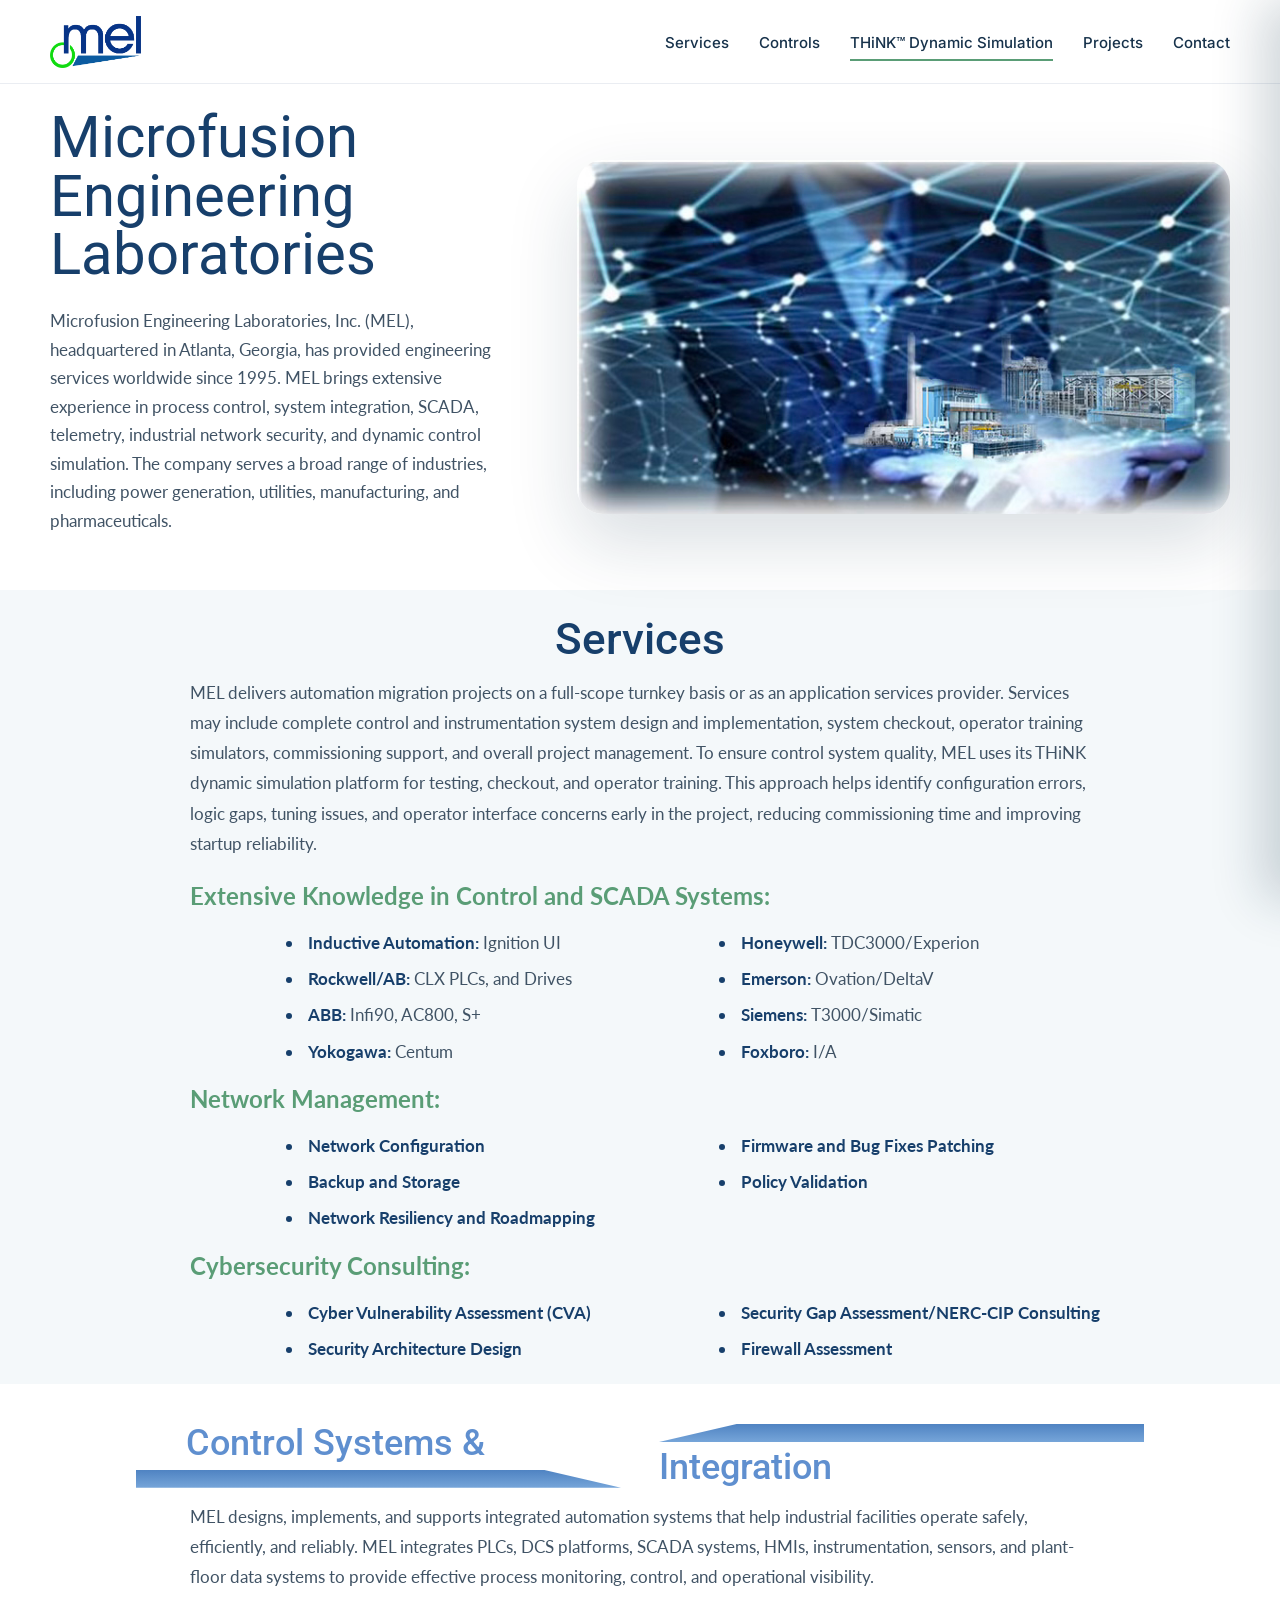
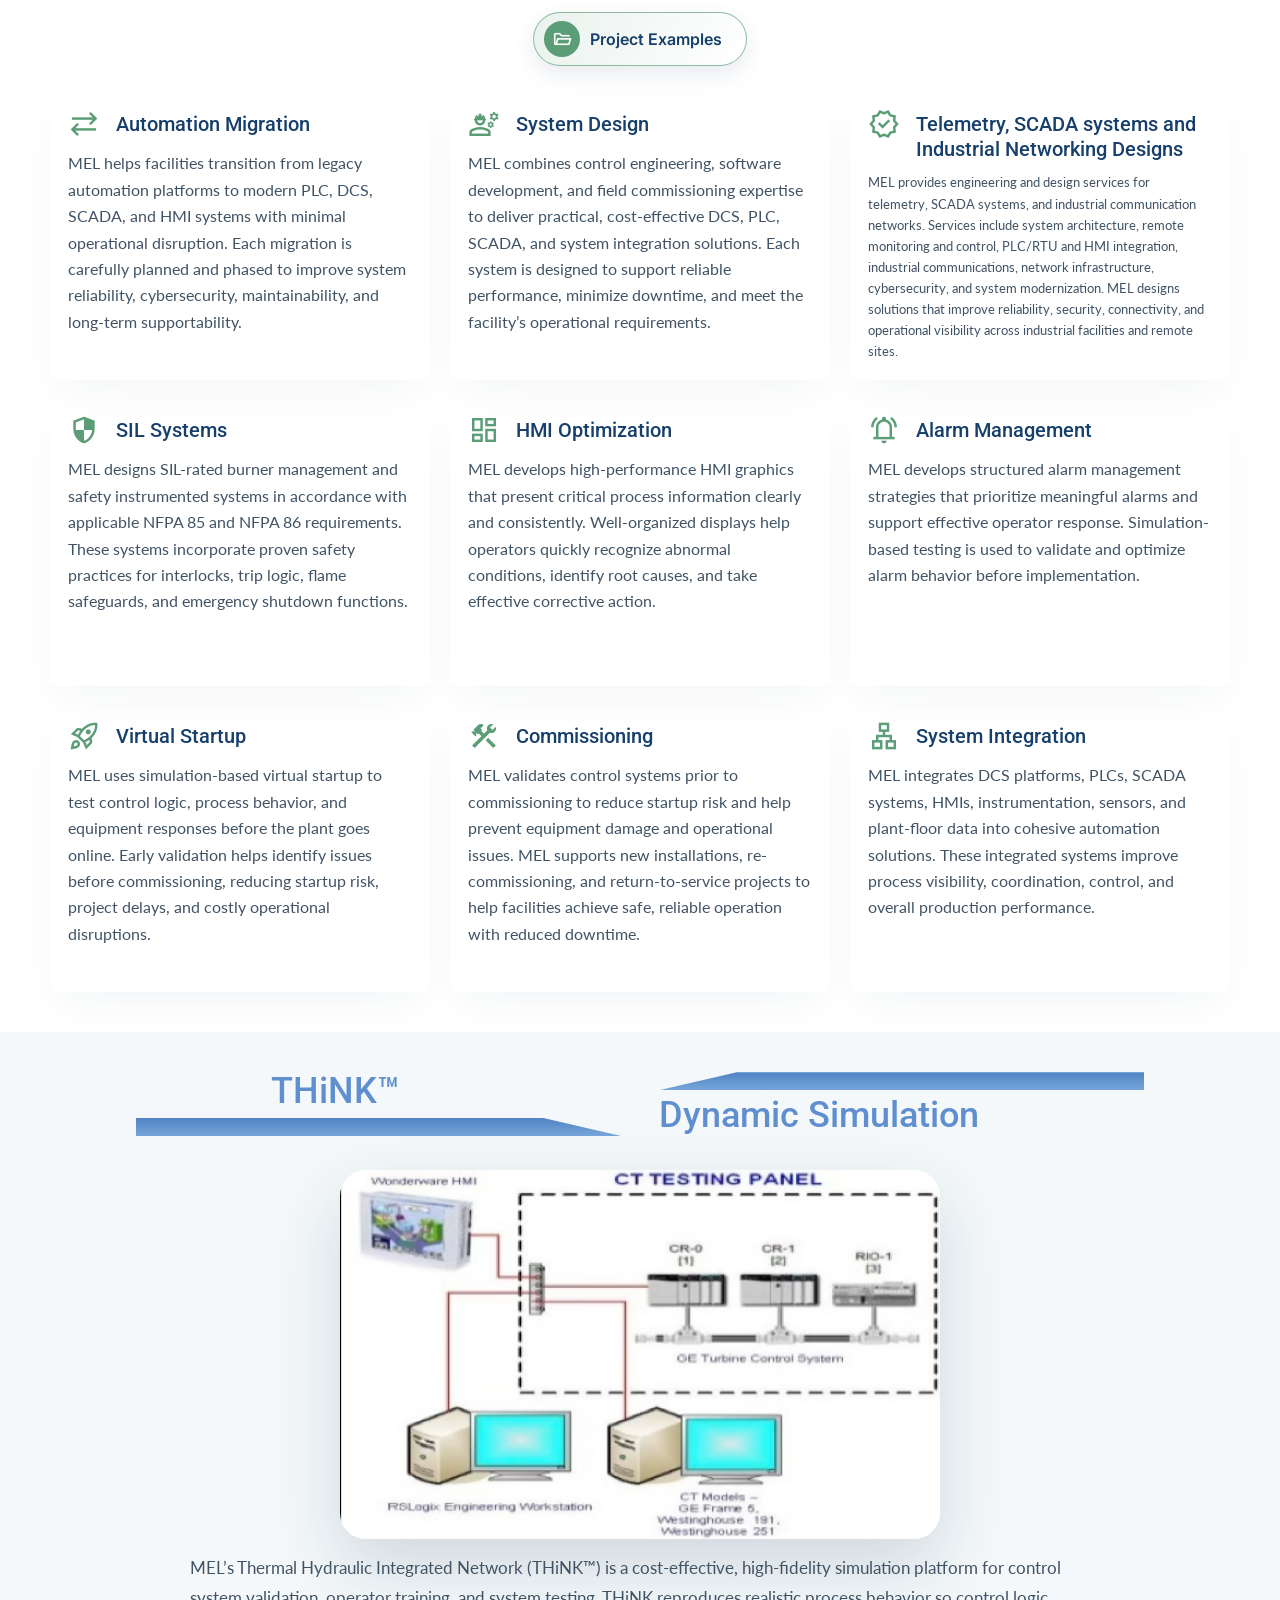
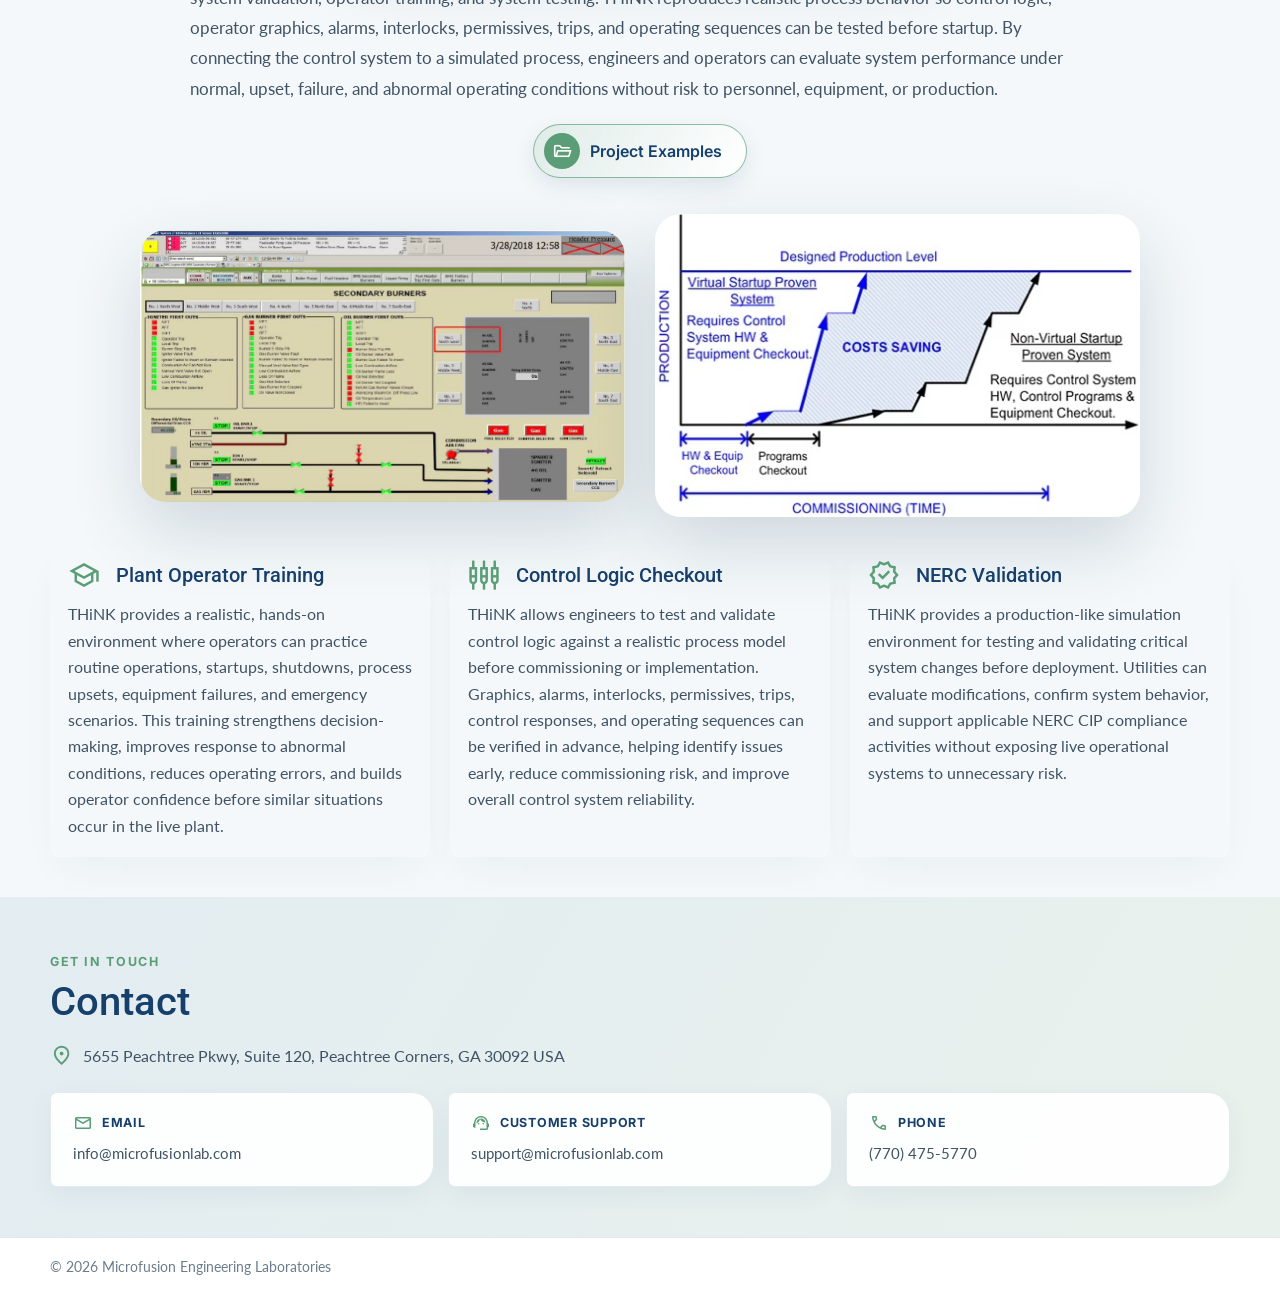
==== commit e534ca30: "start on project page, project examples layout" ====
--- a/index.html
+++ b/index.html
@@ -71,7 +71,7 @@
                         and dynamic control simulation. The company serves a broad range of industries, including 
                         power generation, utilities, manufacturing, and pharmaceuticals.
                     </p>
-                    <a href="./contact/" class="btn btn--primary">Contact Us</a>
+                    <!-- <a href="./contact/" class="btn btn--primary">Contact Us</a> -->
                 </div>
                 <div class="hero__media">
                     <img src="./assets/images/heroImage.jpg" alt="Engineering systems" class="hero__image">
@@ -341,7 +341,7 @@
                 <address class="contact-address">
                     <span class="material-symbols-outlined contact-icon" aria-hidden="true">location_on</span>
                     <a href="https://maps.app.goo.gl/mSvgAo5JVKXqEtjM9" target="_blank" rel="noopener noreferrer">
-                        5655 Peachtree Pkwy, Suite 120, Peachtree Corner, GA 30092 USA
+                        5655 Peachtree Pkwy, Suite 120, Peachtree Corners, GA 30092 USA
                     </a>
                 </address>
                 <div class="contact-layout">
--- a/styles/main.css
+++ b/styles/main.css
@@ -46,6 +46,13 @@
 
 main {
   flex: 1;
+  width: 100%;
+  min-width: 0;
+}
+
+.section {
+  width: 100%;
+  max-width: 100%;
 }
 
 body.nav-open {
@@ -381,6 +388,7 @@
 .hero__inner {
   display: grid;
   grid-template-columns: 1fr 1fr;
+  grid-template-columns: 0.7fr 1fr;
   align-items: center;
   gap: 70px;
 }
@@ -518,12 +526,17 @@
 
 /* Homepage rhythm and section alignment */
 .hero.section,
-.services.section,
-.controls.section,
-.digital-twins.section {
+.services.section
+ {
   /* padding-block: 74px;
   padding-block: 58px; */
-  padding: 40px;
+  padding: 25px;
+}
+
+.controls.section,
+.digital-twins.section
+ {
+  padding: 40px 25px;
 }
 
 /* .hero.section {
@@ -550,6 +563,7 @@
   margin-top: 16px;
   margin-top: 14px;
   text-align: center;
+  text-align: start;
 }
 
 .services-list {
@@ -1633,6 +1647,142 @@
   }
 }
 
+/* Three-column project references */
+.projects-reference-showcase {
+  padding: clamp(64px, 8vw, 0px) 0 clamp(80px, 10vw, 124px);
+  background: linear-gradient(180deg, #fff 0%, #f7faf8 100%);
+}
+
+.projects-reference-showcase::before {
+  display: none;
+}
+
+.projects-reference-title {
+  margin-bottom: clamp(48px, 6vw, 76px);
+}
+
+.project-reference-grid {
+  display: grid;
+  grid-template-columns: repeat(3, minmax(0, 1fr));
+  align-items: start;
+  gap: clamp(26px, 3.5vw, 46px);
+}
+
+.project-reference-card {
+  min-width: 0;
+  border: 0;
+  background: transparent;
+}
+
+.project-reference-card__media {
+  overflow: hidden;
+  aspect-ratio: 4 / 3;
+  margin: 0;
+  border-radius: 8px 24px 8px 24px;
+  background: #dce8e1;
+  box-shadow: 0 18px 38px -16px rgba(var(--brand-rgb), 0.3);
+}
+
+.project-reference-card__media img {
+  width: 100%;
+  height: 100%;
+  object-fit: cover;
+  transition: transform 320ms ease;
+}
+
+.project-reference-card:hover .project-reference-card__media img {
+  transform: scale(1.025);
+}
+
+.project-reference-card__content {
+  padding: 24px 4px 0;
+}
+
+.project-reference-card__category {
+  display: inline-flex;
+  align-items: center;
+  gap: 8px;
+  margin-bottom: 11px;
+  font-family: "Inter", sans-serif;
+  color: #477e5e;
+  font-size: 0.76rem;
+  font-weight: 700;
+  letter-spacing: 0.09em;
+  text-transform: uppercase;
+}
+
+/* .project-reference-card__category::before {
+  width: 8px;
+  height: 8px;
+  border-radius: 50%;
+  background: var(--brand-green);
+  content: "";
+} */
+
+.project-reference-card h2 {
+  margin: 0;
+  font-family: "Roboto", sans-serif;
+  color: var(--brand);
+  font-size: clamp(1.3rem, 1.7vw, 1.65rem);
+  font-weight: 500;
+  line-height: 1.2;
+}
+
+.project-reference-card__location {
+  display: flex;
+  align-items: center;
+  gap: 6px;
+  margin: 11px 0 17px;
+  color: #477e5e;
+  font-size: 0.92rem;
+  font-weight: 600;
+}
+
+.project-reference-card__location .material-symbols-outlined {
+  font-size: 1.15rem;
+}
+
+.project-reference-card__content > p:not(.project-reference-card__location):not(.project-reference-card__system) {
+  margin: 0;
+  color: var(--text);
+  line-height: 1.65;
+}
+
+.project-reference-card__system {
+  display: inline-block;
+  margin: 20px 0 0;
+  padding: 7px 12px;
+  border-radius: 999px;
+  color: var(--brand);
+  background: rgba(var(--brand-green-rgb), 0.11);
+  font-size: 0.86rem;
+}
+
+@media (max-width: 900px) {
+  .project-reference-grid {
+    grid-template-columns: repeat(2, minmax(0, 1fr));
+  }
+}
+
+@media (max-width: 620px) {
+  .projects-reference-showcase {
+    padding-block: 52px 76px;
+  }
+
+  .projects-reference-title {
+    margin-bottom: 42px;
+  }
+
+  .project-reference-grid {
+    grid-template-columns: 1fr;
+    gap: 46px;
+  }
+
+  .project-reference-card__content {
+    padding-top: 20px;
+  }
+}
+
 /* Dedicated contact page */
 .contact-page .page-hero {
   padding-block: 84px 78px;
@@ -1711,4 +1861,4 @@
     scroll-behavior: auto !important;
     transition-duration: 0.01ms !important;
   }
-}
+}
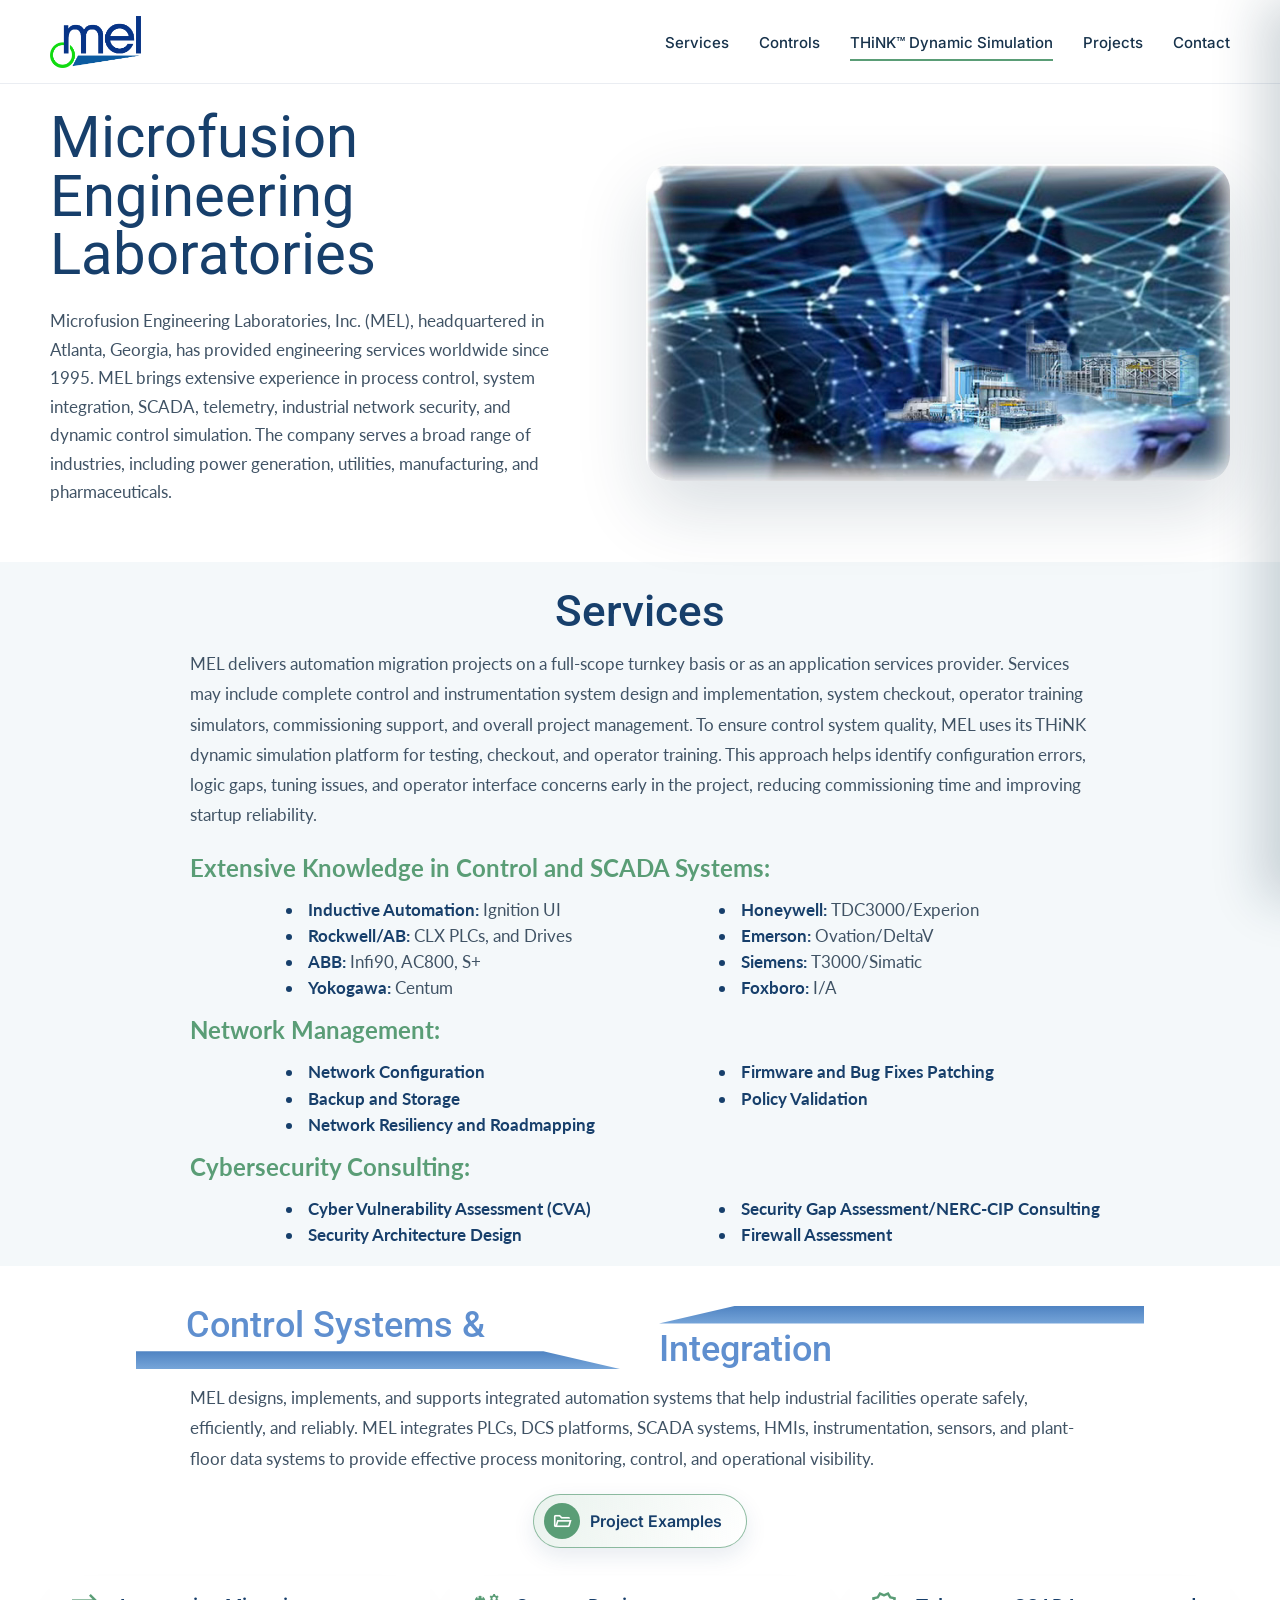
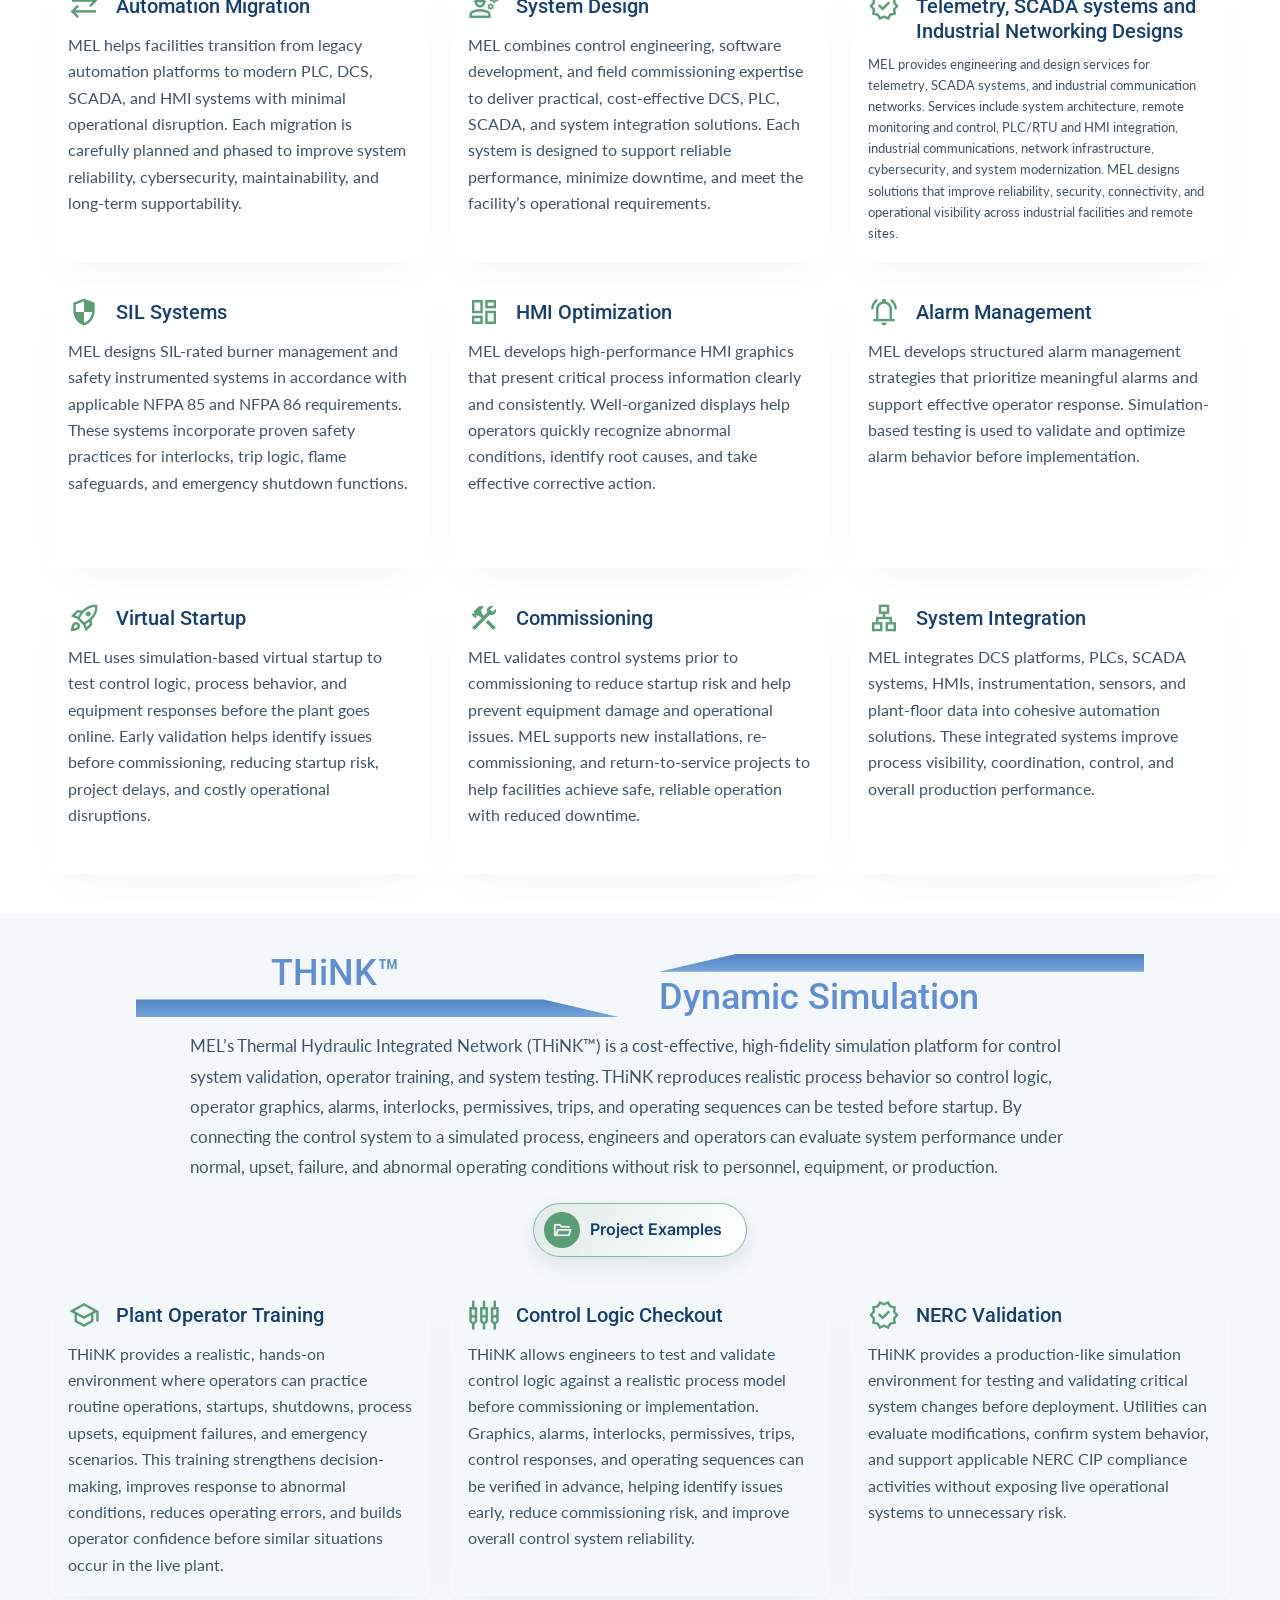
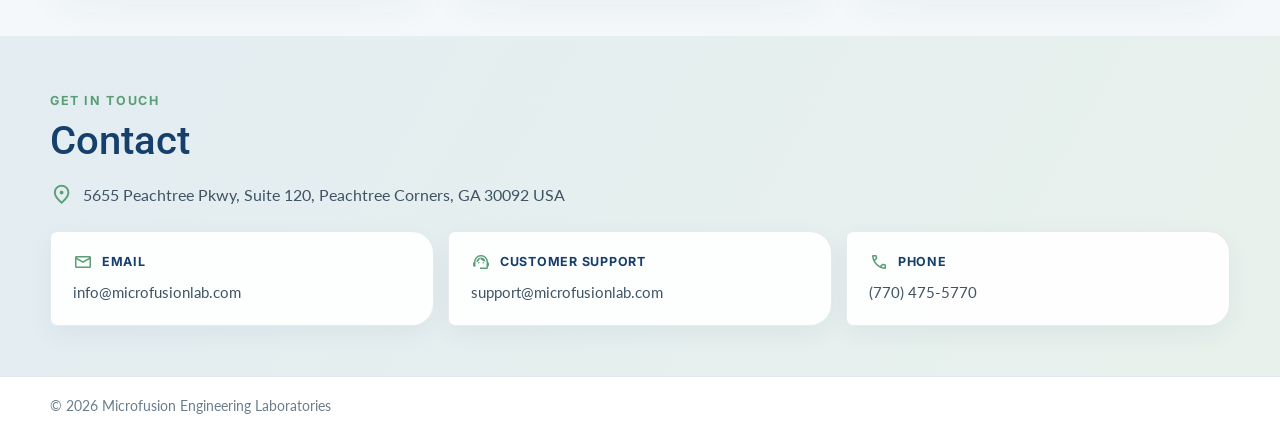
==== commit 1daae1ce: "updates to styling on project page, replace / remove images" ====
--- a/index.html
+++ b/index.html
@@ -56,6 +56,7 @@
         <a class="mobile-nav__link" href="#services">Services</a>
         <a class="mobile-nav__link" href="#controls">Controls</a>
         <a class="mobile-nav__link" href="#digital-twins">THiNK™ Dynamic Simulation</a>
+        <a class="mobile-nav__link" href="./projects/">Projects</a>
         <a class="mobile-nav__link" href="./contact/">Contact</a>
     </nav>
 
@@ -275,7 +276,7 @@
                     <span class="section-title__half section-title__half--first">THiNK™</span>
                     <span class="section-title__half section-title__half--second">Dynamic Simulation</span>
                 </h2>
-                <img src="./assets/images/think-diagram.jpg" alt="THiNK Dynamic Simulation" class="section-image">
+                <!-- <img src="./assets/images/think-diagram.jpg" alt="THiNK Dynamic Simulation" class="section-image"> -->
                 <p class="section-lead">
                     MEL’s Thermal Hydraulic Integrated Network (THiNK™) is a cost-effective, high-fidelity simulation platform for control system validation, 
                     operator training, and system testing. THiNK reproduces realistic process behavior so control logic, operator graphics, alarms, interlocks, 
@@ -289,10 +290,10 @@
                         Project Examples
                     </a>
                 </div>
-                <div class="section-image-grid">
+                <!-- <div class="section-image-grid">
                     <img src="./assets/images/think-graph-1.jpg" alt="THiNK graph 1" class="section-image">
                     <img src="./assets/images/think-graph-2.jpg" alt="THiNK graph 2" class="section-image">
-                </div>
+                </div> -->
                 <div class="feature-grid">
                     <div class="feature-card">
                         <span class="material-symbols-outlined feature-icon">school</span>
--- a/styles/main.css
+++ b/styles/main.css
@@ -387,8 +387,7 @@
 /* Homepage-compatible foundations */
 .hero__inner {
   display: grid;
-  grid-template-columns: 1fr 1fr;
-  grid-template-columns: 0.7fr 1fr;
+  grid-template-columns: 0.9fr 1fr;
   align-items: center;
   gap: 70px;
 }
@@ -594,7 +593,7 @@
   text-align: left;
   color: var(--brand);
   font-weight: bold;
-  margin: -5px 0px;
+  margin: -10px 0px;
 }
 
 .services-list span {
@@ -723,8 +722,7 @@
   grid-template-columns: 0.8fr 1.2fr;
   align-items: end;
   gap: 70px;
-  margin-bottom: 66px;
-  margin-bottom: 50px;
+  /* margin-bottom: 50px; */
 }
 
 .projects-intro p {
@@ -1650,6 +1648,7 @@
 /* Three-column project references */
 .projects-reference-showcase {
   padding: clamp(64px, 8vw, 0px) 0 clamp(80px, 10vw, 124px);
+  padding: 0px;
   background: linear-gradient(180deg, #fff 0%, #f7faf8 100%);
 }
 
@@ -1658,7 +1657,9 @@
 }
 
 .projects-reference-title {
-  margin-bottom: clamp(48px, 6vw, 76px);
+  /* margin-bottom: clamp(48px, 6vw, 76px); */
+  margin: 50px 0px;
+  font-size: 2rem;
 }
 
 .project-reference-grid {
@@ -1666,33 +1667,49 @@
   grid-template-columns: repeat(3, minmax(0, 1fr));
   align-items: start;
   gap: clamp(26px, 3.5vw, 46px);
+  width: 95%;
+  justify-self: center;
 }
 
 .project-reference-card {
+  width: min(100%, 320px);
   min-width: 0;
   border: 0;
   background: transparent;
+}
+
+.project-reference-card:nth-child(3n + 1) {
+  justify-self: start;
+}
+
+.project-reference-card:nth-child(3n + 2) {
+  justify-self: center;
+}
+
+.project-reference-card:nth-child(3n) {
+  justify-self: end;
 }
 
 .project-reference-card__media {
   overflow: hidden;
   aspect-ratio: 4 / 3;
   margin: 0;
-  border-radius: 8px 24px 8px 24px;
+  /* border-radius: 8px 24px 8px 24px; */
+  border-radius: 24px;
   background: #dce8e1;
-  box-shadow: 0 18px 38px -16px rgba(var(--brand-rgb), 0.3);
+  box-shadow: 0 18px 38px 12px rgba(var(--brand-rgb), 0.3);
 }
 
 .project-reference-card__media img {
   width: 100%;
   height: 100%;
-  object-fit: cover;
+  /* object-fit: cover; */
   transition: transform 320ms ease;
 }
 
-.project-reference-card:hover .project-reference-card__media img {
+/* .project-reference-card:hover .project-reference-card__media img {
   transform: scale(1.025);
-}
+} */
 
 .project-reference-card__content {
   padding: 24px 4px 0;
@@ -1732,7 +1749,7 @@
   display: flex;
   align-items: center;
   gap: 6px;
-  margin: 11px 0 17px;
+  margin: 5px 0 10px;
   color: #477e5e;
   font-size: 0.92rem;
   font-weight: 600;
@@ -1750,8 +1767,8 @@
 
 .project-reference-card__system {
   display: inline-block;
-  margin: 20px 0 0;
-  padding: 7px 12px;
+  margin: 10px 0 0;
+  padding: 7px 7px;
   border-radius: 999px;
   color: var(--brand);
   background: rgba(var(--brand-green-rgb), 0.11);
@@ -1762,6 +1779,14 @@
   .project-reference-grid {
     grid-template-columns: repeat(2, minmax(0, 1fr));
   }
+
+  .project-reference-card:nth-child(odd) {
+    justify-self: start;
+  }
+
+  .project-reference-card:nth-child(even) {
+    justify-self: end;
+  }
 }
 
 @media (max-width: 620px) {
@@ -1776,6 +1801,12 @@
   .project-reference-grid {
     grid-template-columns: 1fr;
     gap: 46px;
+  }
+
+  .project-reference-card,
+  .project-reference-card:nth-child(n) {
+    justify-self: center;
+    width: min(100%, 420px);
   }
 
   .project-reference-card__content {
@@ -1861,4 +1892,4 @@
     scroll-behavior: auto !important;
     transition-duration: 0.01ms !important;
   }
-}+}
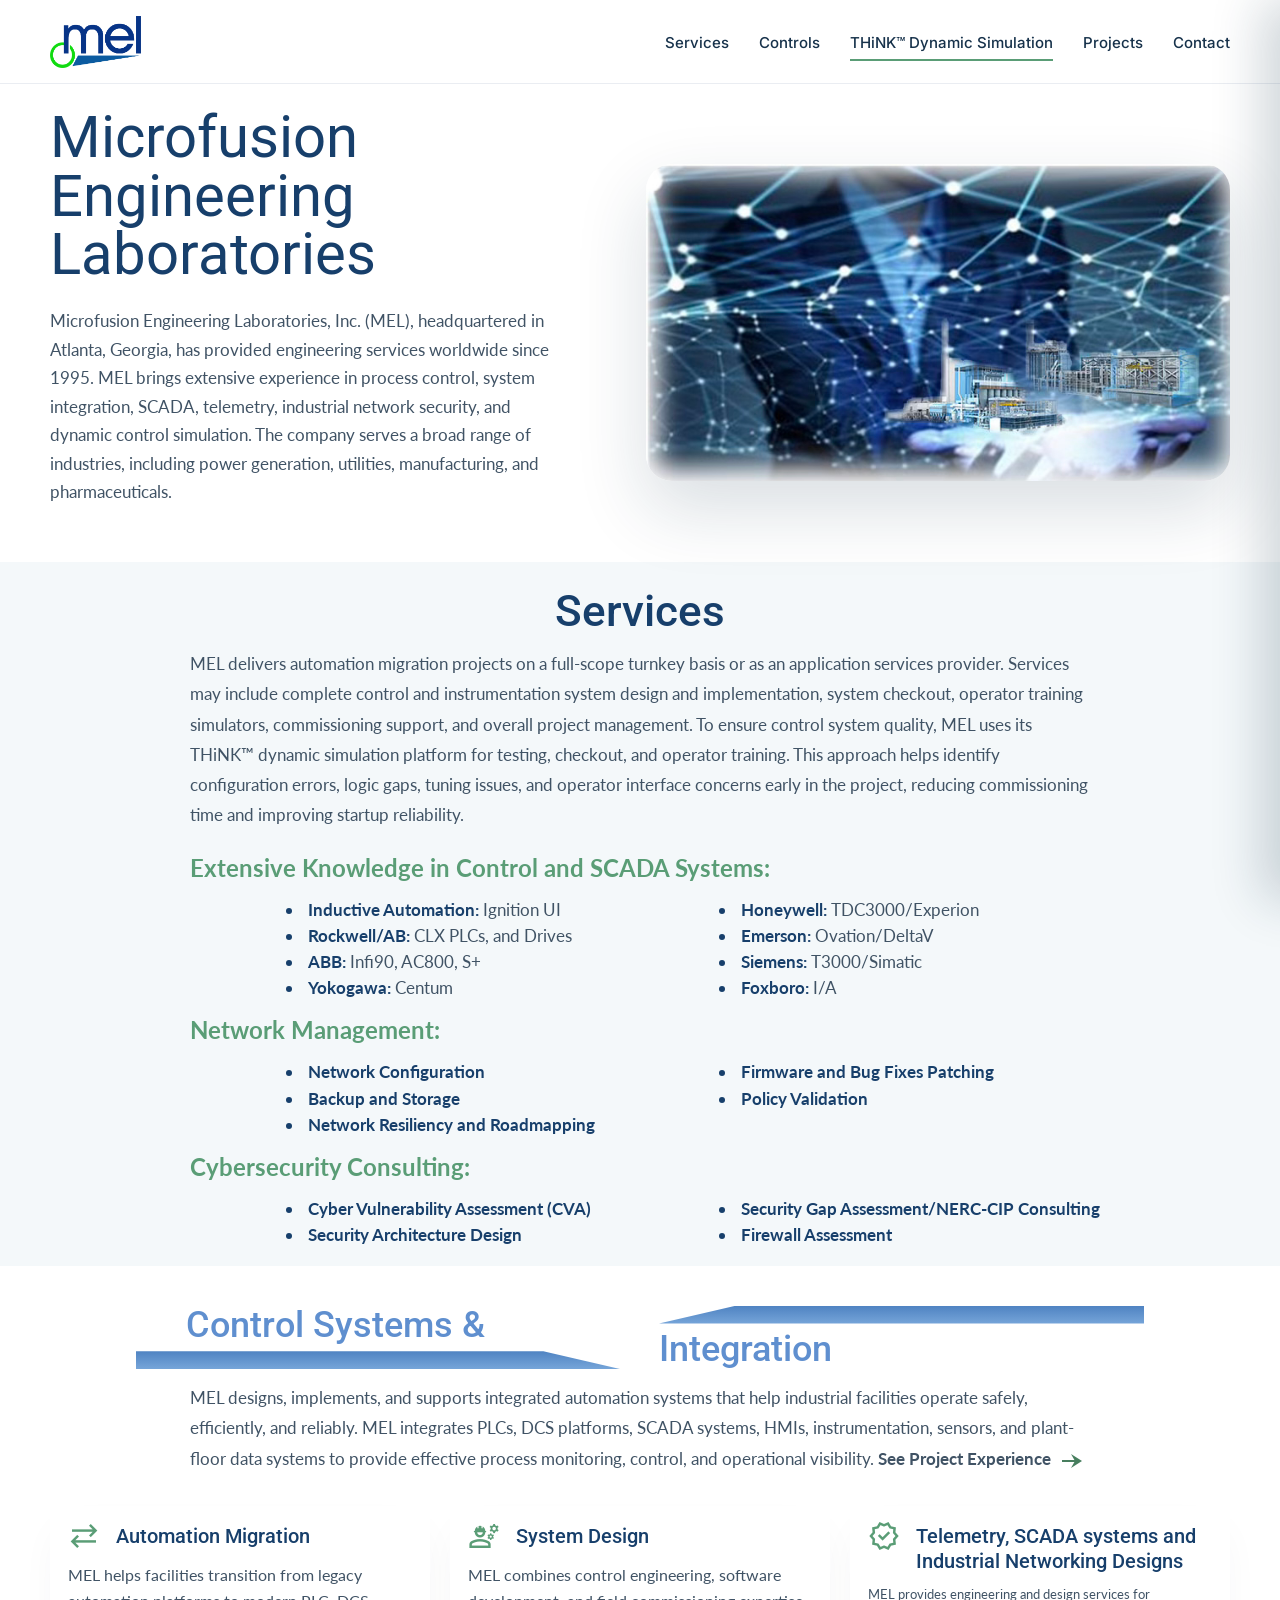
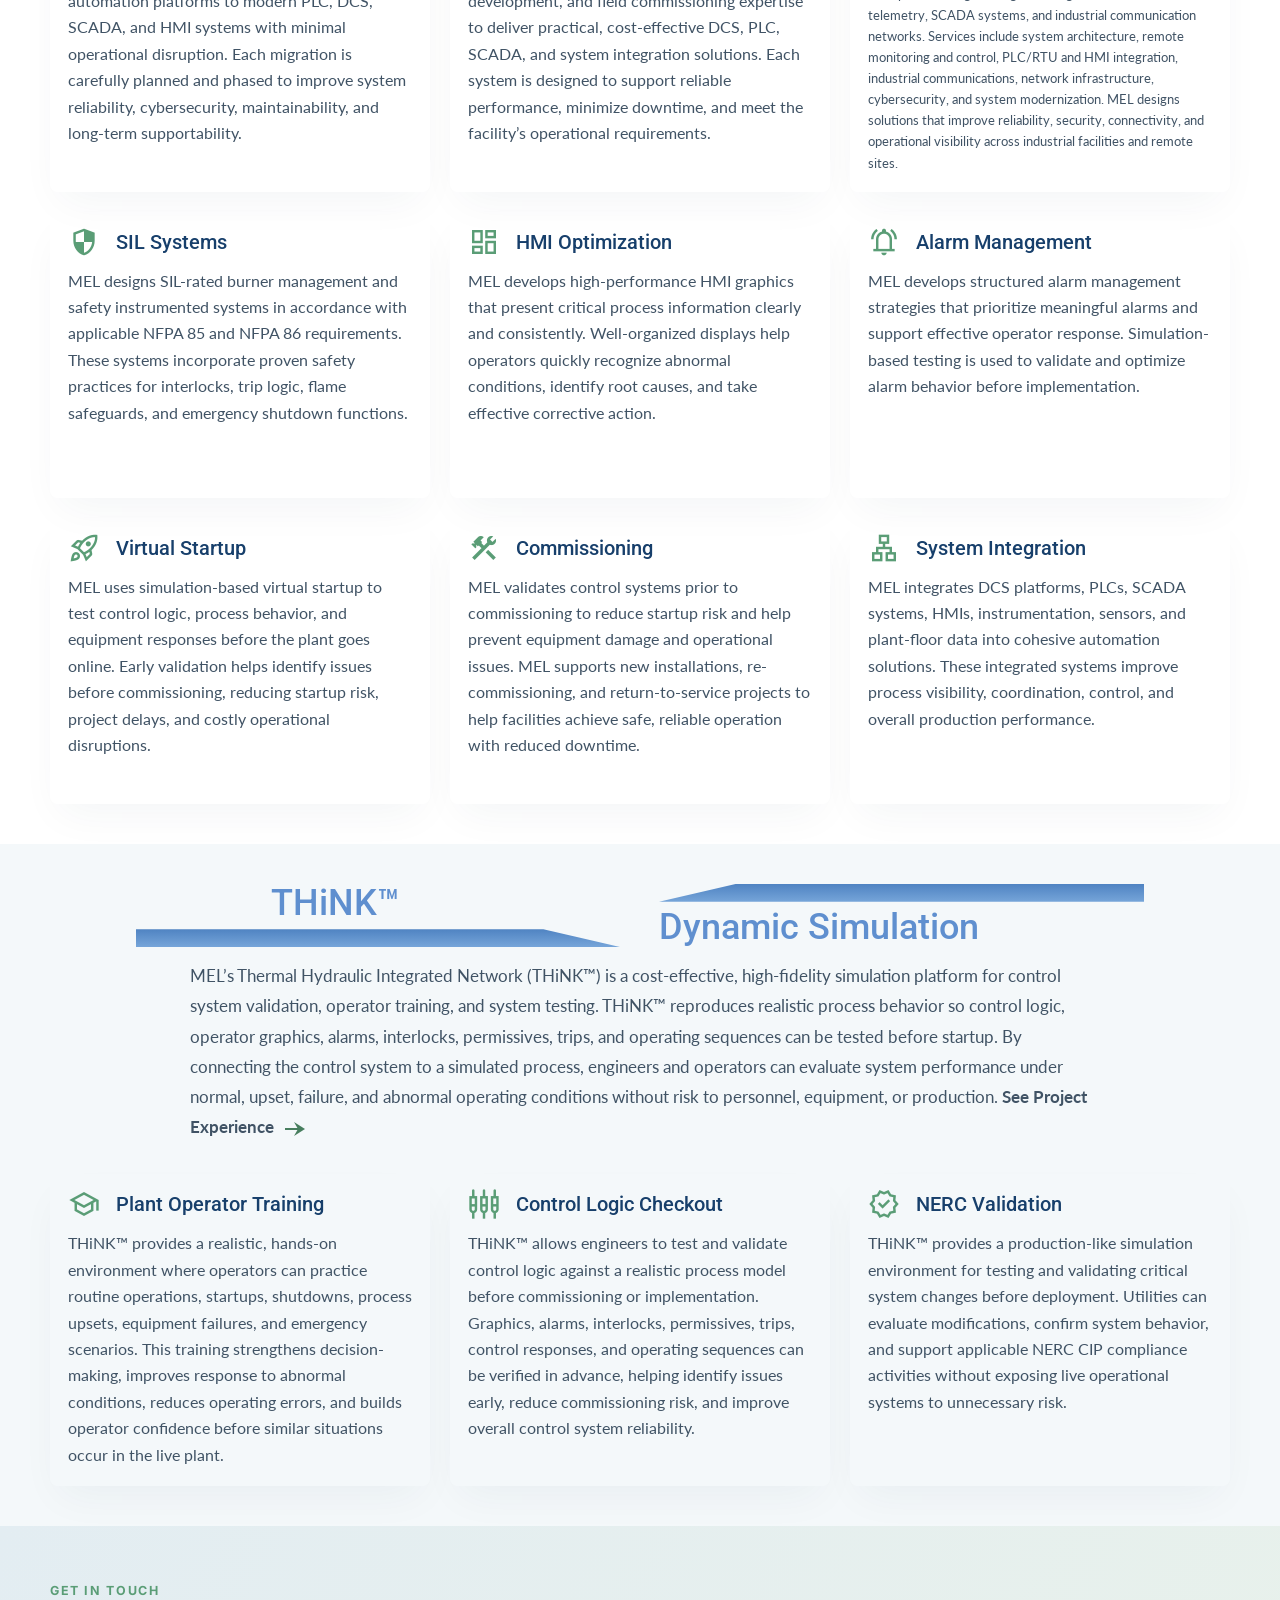
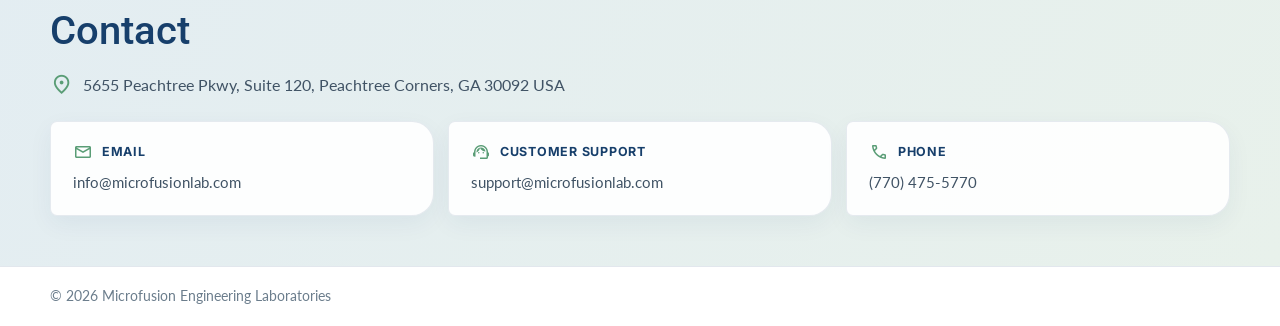
==== commit 33e3f115: "fixing some typos, think branding consistency, changes to project examples button and link" ====
--- a/index.html
+++ b/index.html
@@ -1,3 +1,4 @@
+
 
 
 
@@ -86,7 +87,7 @@
                     MEL delivers automation migration projects on a full-scope turnkey basis or as an application services provider. 
                     Services may include complete control and instrumentation system design and implementation, system checkout, operator 
                     training simulators, commissioning support, and overall project management.
-                    To ensure control system quality, MEL uses its THiNK dynamic simulation platform for testing, checkout, and operator training. 
+                    To ensure control system quality, MEL uses its THiNK™ dynamic simulation platform for testing, checkout, and operator training. 
                     This approach helps identify configuration errors, logic gaps, tuning issues, and operator interface concerns early in the project, 
                     reducing commissioning time and improving startup reliability.
                 </p>
@@ -170,14 +171,18 @@
                     industrial facilities operate safely, efficiently, and reliably. MEL integrates 
                     PLCs, DCS platforms, SCADA systems, HMIs, instrumentation, sensors, and plant-floor 
                     data systems to provide effective process monitoring, control, and operational visibility.
+                    <span style="font-weight:bold"> See Project Experience</span>
+                    <a href="./projects/" class="project-experience-link"><span class="material-symbols-outlined" aria-hidden="true">line_end_arrow_notch</span></a>
                 </p>
 
-                <div class="section-cta">
+                
+                <!-- <div class="section-cta">
                     <a href="./projects/" class="btn btn--primary btn-project">
                         <span class="material-symbols-outlined btn-project__icon" aria-hidden="true">folder_open</span>
                         Project Examples
                     </a>
-                </div>
+                </div> -->
+               
 
                 <div class="feature-grid">
                     <div class="feature-card">
@@ -279,17 +284,21 @@
                 <!-- <img src="./assets/images/think-diagram.jpg" alt="THiNK Dynamic Simulation" class="section-image"> -->
                 <p class="section-lead">
                     MEL’s Thermal Hydraulic Integrated Network (THiNK™) is a cost-effective, high-fidelity simulation platform for control system validation, 
-                    operator training, and system testing. THiNK reproduces realistic process behavior so control logic, operator graphics, alarms, interlocks, 
+                    operator training, and system testing. THiNK™ reproduces realistic process behavior so control logic, operator graphics, alarms, interlocks, 
                     permissives, trips, and operating sequences can be tested before startup. By connecting the control system to a simulated process, engineers and 
                     operators can evaluate system performance under normal, upset, failure, and abnormal operating conditions without risk to personnel, equipment, or production.
+                    <!-- <a href="./projects/" class="project-experience-link">See Project Experience <span aria-hidden="true">→</span></a> -->
+                    <span style="font-weight:bold"> See Project Experience</span>
+                    <a href="./projects/" class="project-experience-link"><span class="material-symbols-outlined" aria-hidden="true">line_end_arrow_notch</span></a>
                 </p>
 
-                <div class="section-cta">
+                <!-- <div class="section-cta">
                     <a href="./projects/" class="btn btn--primary btn-project">
                         <span class="material-symbols-outlined btn-project__icon" aria-hidden="true">folder_open</span>
                         Project Examples
                     </a>
-                </div>
+                </div> -->
+               
                 <!-- <div class="section-image-grid">
                     <img src="./assets/images/think-graph-1.jpg" alt="THiNK graph 1" class="section-image">
                     <img src="./assets/images/think-graph-2.jpg" alt="THiNK graph 2" class="section-image">
@@ -299,7 +308,7 @@
                         <span class="material-symbols-outlined feature-icon">school</span>
                         <span class="feature-label">Plant Operator Training</span>
                         <p>
-                            THiNK provides a realistic, hands-on environment where operators can practice routine operations, 
+                            THiNK™ provides a realistic, hands-on environment where operators can practice routine operations, 
                             startups, shutdowns, process upsets, equipment failures, and emergency scenarios. This training 
                             strengthens decision-making, improves response to abnormal conditions, reduces operating errors, 
                             and builds operator confidence before similar situations occur in the live plant.
@@ -310,7 +319,7 @@
                         <span class="material-symbols-outlined feature-icon">settings_input_component</span>
                         <span class="feature-label">Control Logic Checkout</span>
                         <p>
-                            THiNK allows engineers to test and validate control logic against a realistic process model before 
+                            THiNK™ allows engineers to test and validate control logic against a realistic process model before 
                             commissioning or implementation. Graphics, alarms, interlocks, permissives, trips, control responses, 
                             and operating sequences can be verified in advance, helping identify issues early, reduce commissioning risk, 
                             and improve overall control system reliability.
@@ -321,7 +330,7 @@
                         <span class="material-symbols-outlined feature-icon">verified</span>
                         <span class="feature-label">NERC Validation</span>
                         <p>
-                            THiNK provides a production-like simulation environment for testing and validating critical system changes before deployment. 
+                            THiNK™ provides a production-like simulation environment for testing and validating critical system changes before deployment. 
                             Utilities can evaluate modifications, confirm system behavior, and support applicable NERC CIP compliance activities without 
                             exposing live operational systems to unnecessary risk.
                             <!-- <a href="https://www.nerc.com" target="_blank" rel="noopener noreferrer">NERC website</a>. -->
--- a/styles/main.css
+++ b/styles/main.css
@@ -44,6 +44,7 @@
   line-height: 1.65;
 }
 
+
 main {
   flex: 1;
   width: 100%;
@@ -523,6 +524,43 @@
   text-align: center;
 }
 
+.project-experience-link {
+  display: inline-flex;
+  align-items: center;
+  padding: 5px 5px;
+  border-radius: 20px;
+  /* border-style: solid;
+  border-width: 1px;
+  border-color:#477e5e; */
+  /* background: var(--brand); 
+  color: #fff; */
+  background: none;
+  color: #477e5e;
+  font-size: 1.1em;
+  font-weight: bold;
+  /* line-height: 1.35; */
+  vertical-align: middle;
+  white-space: nowrap;
+}
+
+/* .project-experience-link span {
+  font-size: 1.15em;
+  line-height: 1;
+  transition: transform 180ms ease;
+} */
+
+.project-experience-link:hover,
+.project-experience-link:focus-visible {
+  color: #fff;
+  background: var(--brand);
+  box-shadow: 0 10px 24px -10px rgba(var(--brand-rgb), 0.7);
+}
+
+/* .project-experience-link:hover span,
+.project-experience-link:focus-visible span {
+  transform: translateX(3px);
+} */
+
 /* Homepage rhythm and section alignment */
 .hero.section,
 .services.section
@@ -702,7 +740,7 @@
   overflow: hidden;
   padding-top: 110px;
   /* padding-top: 110px; */
-  padding-top: 50px;
+  padding-top: 30px;
 }
 
 .projects-showcase::before {
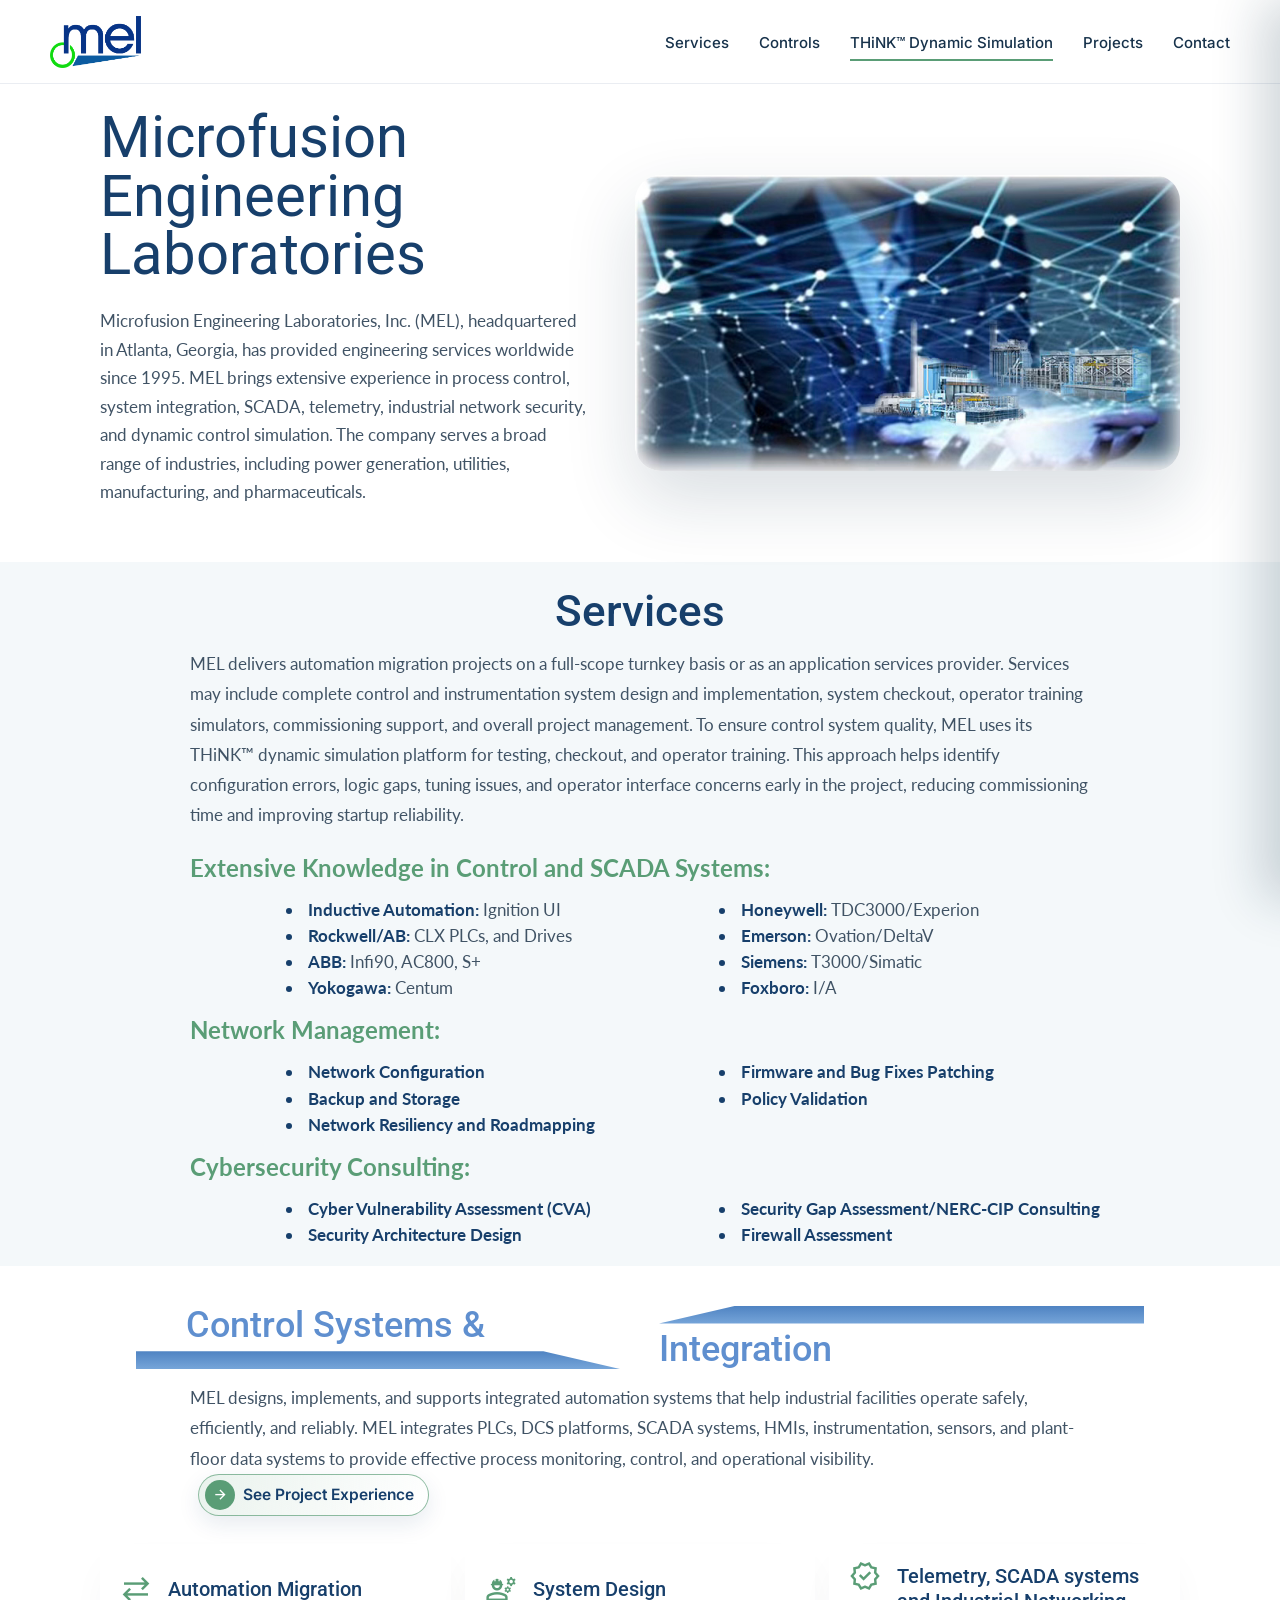
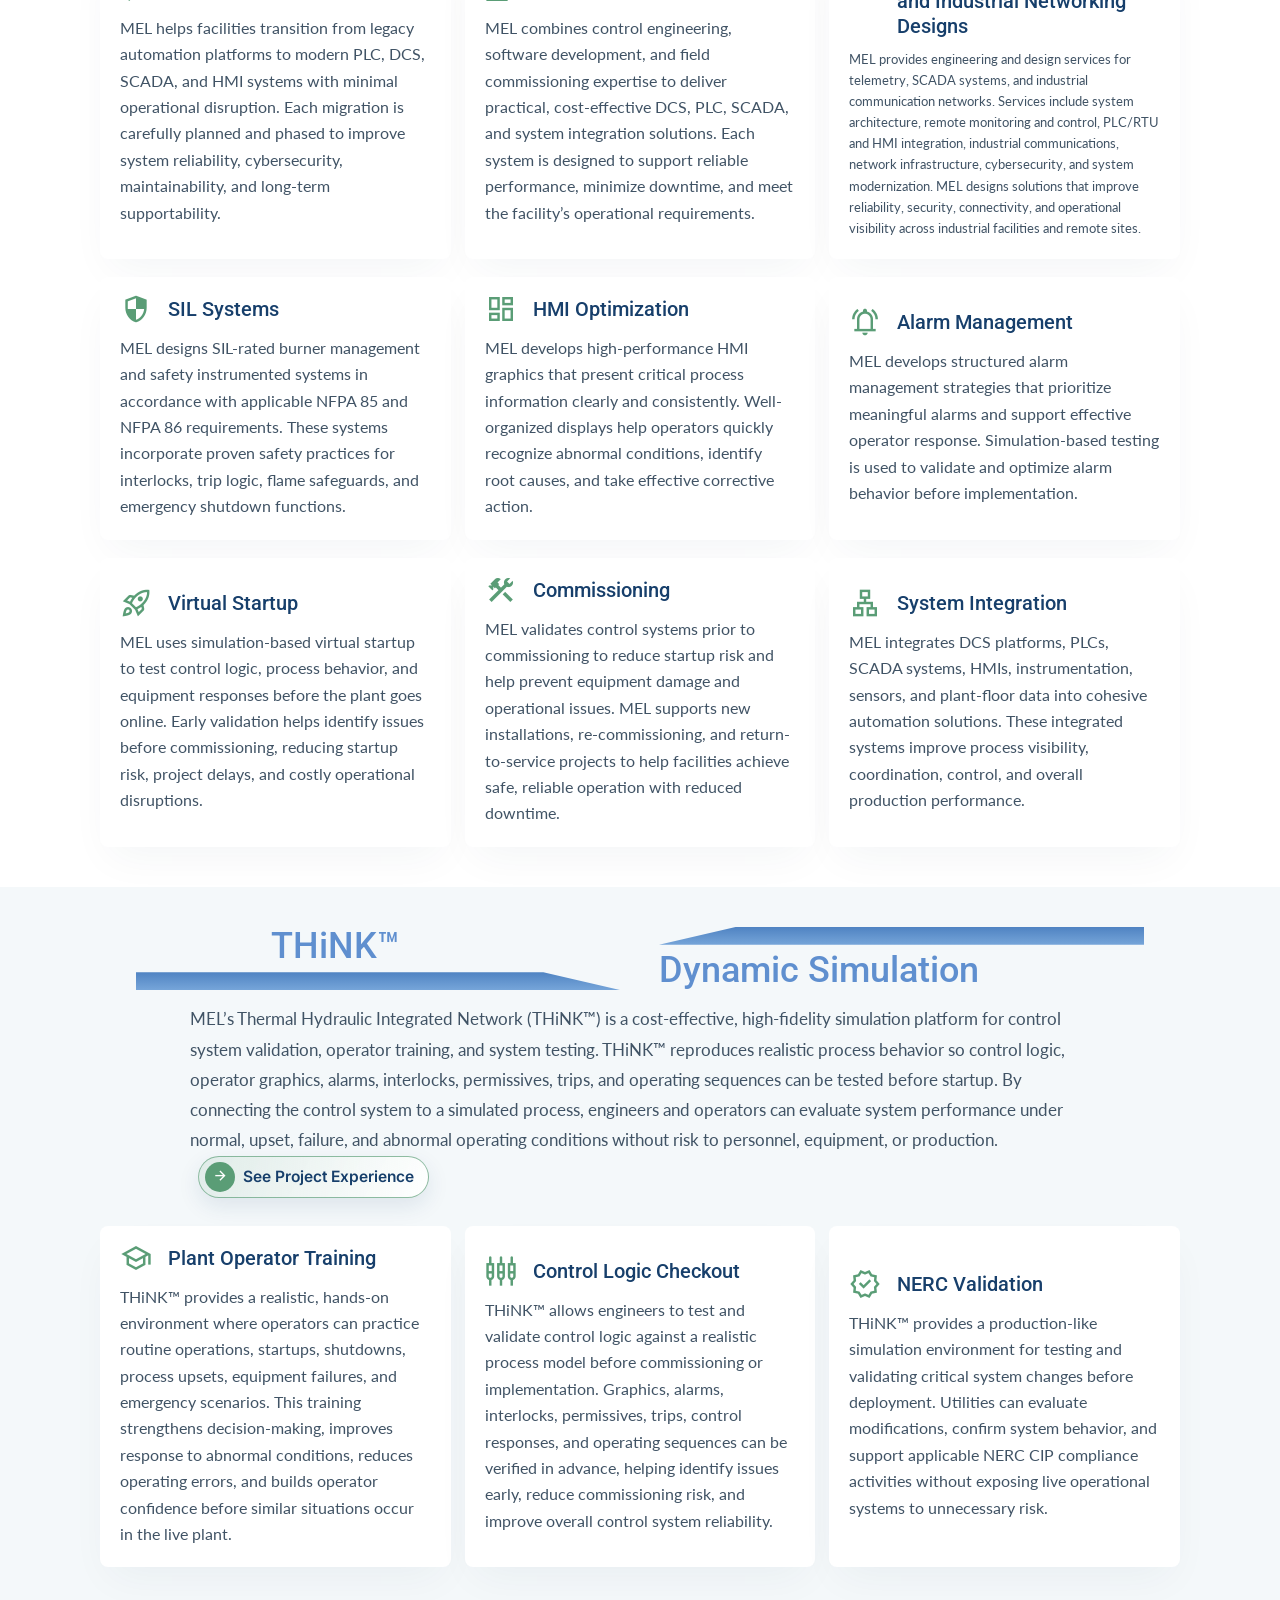
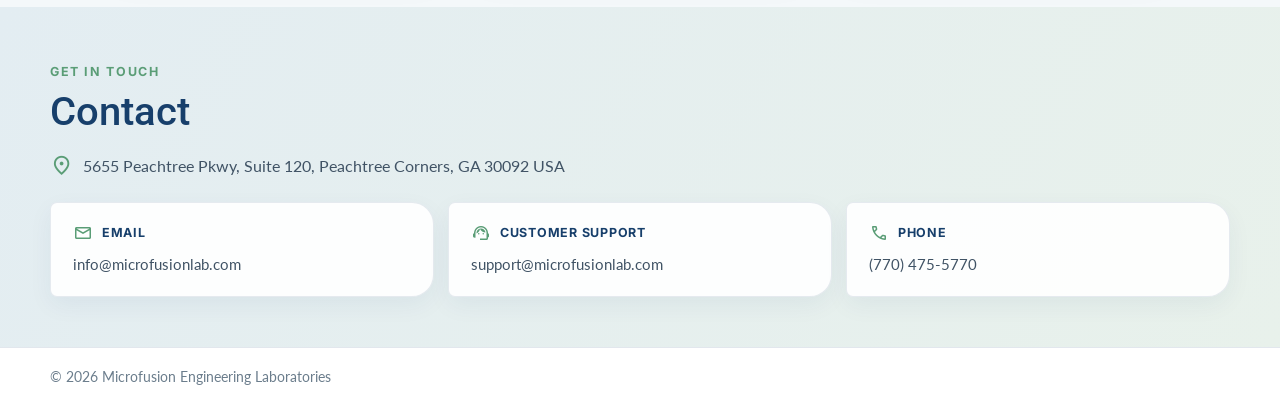
==== commit 56b01058: "updates to styling, format, layout" ====
--- a/index.html
+++ b/index.html
@@ -1,3 +1,4 @@
+
 
 
 
@@ -171,8 +172,12 @@
                     industrial facilities operate safely, efficiently, and reliably. MEL integrates 
                     PLCs, DCS platforms, SCADA systems, HMIs, instrumentation, sensors, and plant-floor 
                     data systems to provide effective process monitoring, control, and operational visibility.
-                    <span style="font-weight:bold"> See Project Experience</span>
-                    <a href="./projects/" class="project-experience-link"><span class="material-symbols-outlined" aria-hidden="true">line_end_arrow_notch</span></a>
+                    <a href="./projects/" class="btn btn--primary btn-project">
+                        <span class="material-symbols-outlined btn-project__icon" aria-hidden="true">arrow_forward</span>
+                        See Project Experience
+                    </a>
+                    <!-- <span style="font-weight:bold"> See Project Experience</span> -->
+                    <!-- <a href="./projects/" class="project-experience-link"><span class="material-symbols-outlined" aria-hidden="true">line_end_arrow_notch</span></a> -->
                 </p>
 
                 
@@ -287,9 +292,13 @@
                     operator training, and system testing. THiNK™ reproduces realistic process behavior so control logic, operator graphics, alarms, interlocks, 
                     permissives, trips, and operating sequences can be tested before startup. By connecting the control system to a simulated process, engineers and 
                     operators can evaluate system performance under normal, upset, failure, and abnormal operating conditions without risk to personnel, equipment, or production.
+                    <a href="./projects/" class="btn btn--primary btn-project">
+                        <span class="material-symbols-outlined btn-project__icon" aria-hidden="true">arrow_forward</span>
+                        See Project Experience
+                    </a>
                     <!-- <a href="./projects/" class="project-experience-link">See Project Experience <span aria-hidden="true">→</span></a> -->
-                    <span style="font-weight:bold"> See Project Experience</span>
-                    <a href="./projects/" class="project-experience-link"><span class="material-symbols-outlined" aria-hidden="true">line_end_arrow_notch</span></a>
+                    <!-- <span style="font-weight:bold"> See Project Experience</span> -->
+                    <!-- <a href="./projects/" class="project-experience-link"><span class="material-symbols-outlined" aria-hidden="true">line_end_arrow_notch</span></a> -->
                 </p>
 
                 <!-- <div class="section-cta">
--- a/styles/main.css
+++ b/styles/main.css
@@ -390,7 +390,9 @@
   display: grid;
   grid-template-columns: 0.9fr 1fr;
   align-items: center;
-  gap: 70px;
+  gap: clamp(28px, 4vw, 44px);
+  width: min(100%, 1080px);
+  margin-inline: auto;
 }
 
 .hero__title {
@@ -430,8 +432,8 @@
   display: grid;
   grid-template-columns: repeat(2, minmax(0, 1fr));
   align-items: center;
-  gap: clamp(18px, 2.5vw, 30px);
-  width: min(100%, 1000px);
+  gap: clamp(14px, 2vw, 22px);
+  width: min(100%, 920px);
   margin: 36px auto 0;
 }
 
@@ -472,9 +474,9 @@
 .feature-grid {
   display: grid;
   grid-template-columns: repeat(3, minmax(0, 1fr));
-  grid-auto-rows: 1fr;
-  gap: 20px;
-  margin-top: 28px;
+  gap: 18px 14px;
+  width: min(100%, 1080px);
+  margin: 28px auto 0;
 }
 
 .feature-card {
@@ -482,15 +484,15 @@
   overflow: hidden;
   display: grid;
   grid-template-columns: 38px minmax(0, 1fr);
-  grid-template-rows: auto 1fr;
-  align-content: start;
+  grid-template-rows: auto auto;
+  align-content: center;
   column-gap: 10px;
   row-gap: 10px;
-  min-height: 265px;
-  padding: 18px;
+  min-height: 0;
+  padding: 20px;
   border: 0;
   border-radius: var(--radius);
-  /* background: #fff; */
+  background: #fff;
   box-shadow: 0 18px 40px -10px rgba(20, 53, 78, 0.05);
 }
 
@@ -522,6 +524,23 @@
 .section-cta {
   margin-top: 20px;
   text-align: center;
+}
+
+.section-lead .btn-project {
+  min-height: 42px;
+  margin-left: 8px;
+  padding: 5px 14px 5px 6px;
+  gap: 8px;
+  font-size: 0.9em;
+  line-height: 1.25;
+  vertical-align: middle;
+  white-space: nowrap;
+}
+
+.section-lead .btn-project__icon {
+  width: 30px;
+  height: 30px;
+  font-size: 1.05rem;
 }
 
 .project-experience-link {
@@ -1547,17 +1566,35 @@
 
 /* Alternating project pairs */
 .projects-intro {
-  grid-template-columns: minmax(0, 0.72fr) minmax(0, 1.28fr);
+  grid-template-columns: minmax(0, 1.15fr) minmax(0, 0.85fr);
   align-items: center;
-  gap: clamp(42px, 6vw, 76px);
-  padding: 34px 40px;
+  gap: clamp(24px, 3vw, 34px);
+  width: min(100%, 1080px);
+  margin-inline: auto;
+  padding: 10px 30px;
   border: 1px solid rgba(var(--brand-green-rgb), 0.2);
   border-radius: 8px 28px 8px 28px;
   background: linear-gradient(120deg, rgba(var(--brand-green-rgb), 0.12), rgba(var(--brand-light-rgb), 0.065));
   box-shadow: 0 12px 34px rgba(var(--brand-rgb), 0.055);
 }
 
+.projects-intro__title {
+  min-width: 0;
+  margin: 0;
+  font-family: "Roboto", sans-serif;
+  color: var(--brand);
+  font-size: clamp(1.35rem, 1.8vw, 1.75rem);
+  font-weight: 500;
+  line-height: 1.2;
+  white-space: nowrap;
+}
+
+.projects-intro__title span:first-child {
+  color: var(--brand-green);
+}
+
 .projects-intro p {
+  min-width: 0;
   width: 100%;
   max-width: none;
   padding-left: 0;
@@ -1660,6 +1697,10 @@
     padding: 30px;
   }
 
+  .projects-intro__title {
+    white-space: normal;
+  }
+
   .project-group .project-item,
   .project-group .project-item:nth-child(3n + 2),
   .project-group .project-item:nth-child(3n) {
@@ -1704,20 +1745,20 @@
   display: grid;
   grid-template-columns: repeat(3, minmax(0, 1fr));
   align-items: start;
-  gap: clamp(26px, 3.5vw, 46px);
-  width: 95%;
-  justify-self: center;
+  gap: 54px clamp(14px, 2vw, 24px);
+  width: min(100%, 930px);
+  margin-inline: auto;
 }
 
 .project-reference-card {
-  width: min(100%, 320px);
+  width: min(100%, 290px);
   min-width: 0;
   border: 0;
   background: transparent;
 }
 
 .project-reference-card:nth-child(3n + 1) {
-  justify-self: start;
+  justify-self: center;
 }
 
 .project-reference-card:nth-child(3n + 2) {
@@ -1725,7 +1766,7 @@
 }
 
 .project-reference-card:nth-child(3n) {
-  justify-self: end;
+  justify-self: center;
 }
 
 .project-reference-card__media {
@@ -1735,13 +1776,13 @@
   /* border-radius: 8px 24px 8px 24px; */
   border-radius: 24px;
   background: #dce8e1;
-  box-shadow: 0 18px 38px 12px rgba(var(--brand-rgb), 0.3);
+  box-shadow: 0 16px 34px -16px rgba(var(--brand-rgb), 0.35);
 }
 
 .project-reference-card__media img {
   width: 100%;
   height: 100%;
-  /* object-fit: cover; */
+  object-fit: cover;
   transition: transform 320ms ease;
 }
 
@@ -1806,11 +1847,17 @@
 .project-reference-card__system {
   display: inline-block;
   margin: 10px 0 0;
-  padding: 7px 7px;
+  padding: 8px 11px;
   border-radius: 999px;
   color: var(--brand);
   background: rgba(var(--brand-green-rgb), 0.11);
-  font-size: 0.86rem;
+  font-size: 0.95rem;
+  font-weight: 600;
+  line-height: 1.4;
+}
+
+.project-reference-card__system strong {
+  font-weight: 700;
 }
 
 @media (max-width: 900px) {
@@ -1819,11 +1866,11 @@
   }
 
   .project-reference-card:nth-child(odd) {
-    justify-self: start;
+    justify-self: center;
   }
 
   .project-reference-card:nth-child(even) {
-    justify-self: end;
+    justify-self: center;
   }
 }
 
@@ -1844,7 +1891,7 @@
   .project-reference-card,
   .project-reference-card:nth-child(n) {
     justify-self: center;
-    width: min(100%, 420px);
+    width: min(100%, 360px);
   }
 
   .project-reference-card__content {
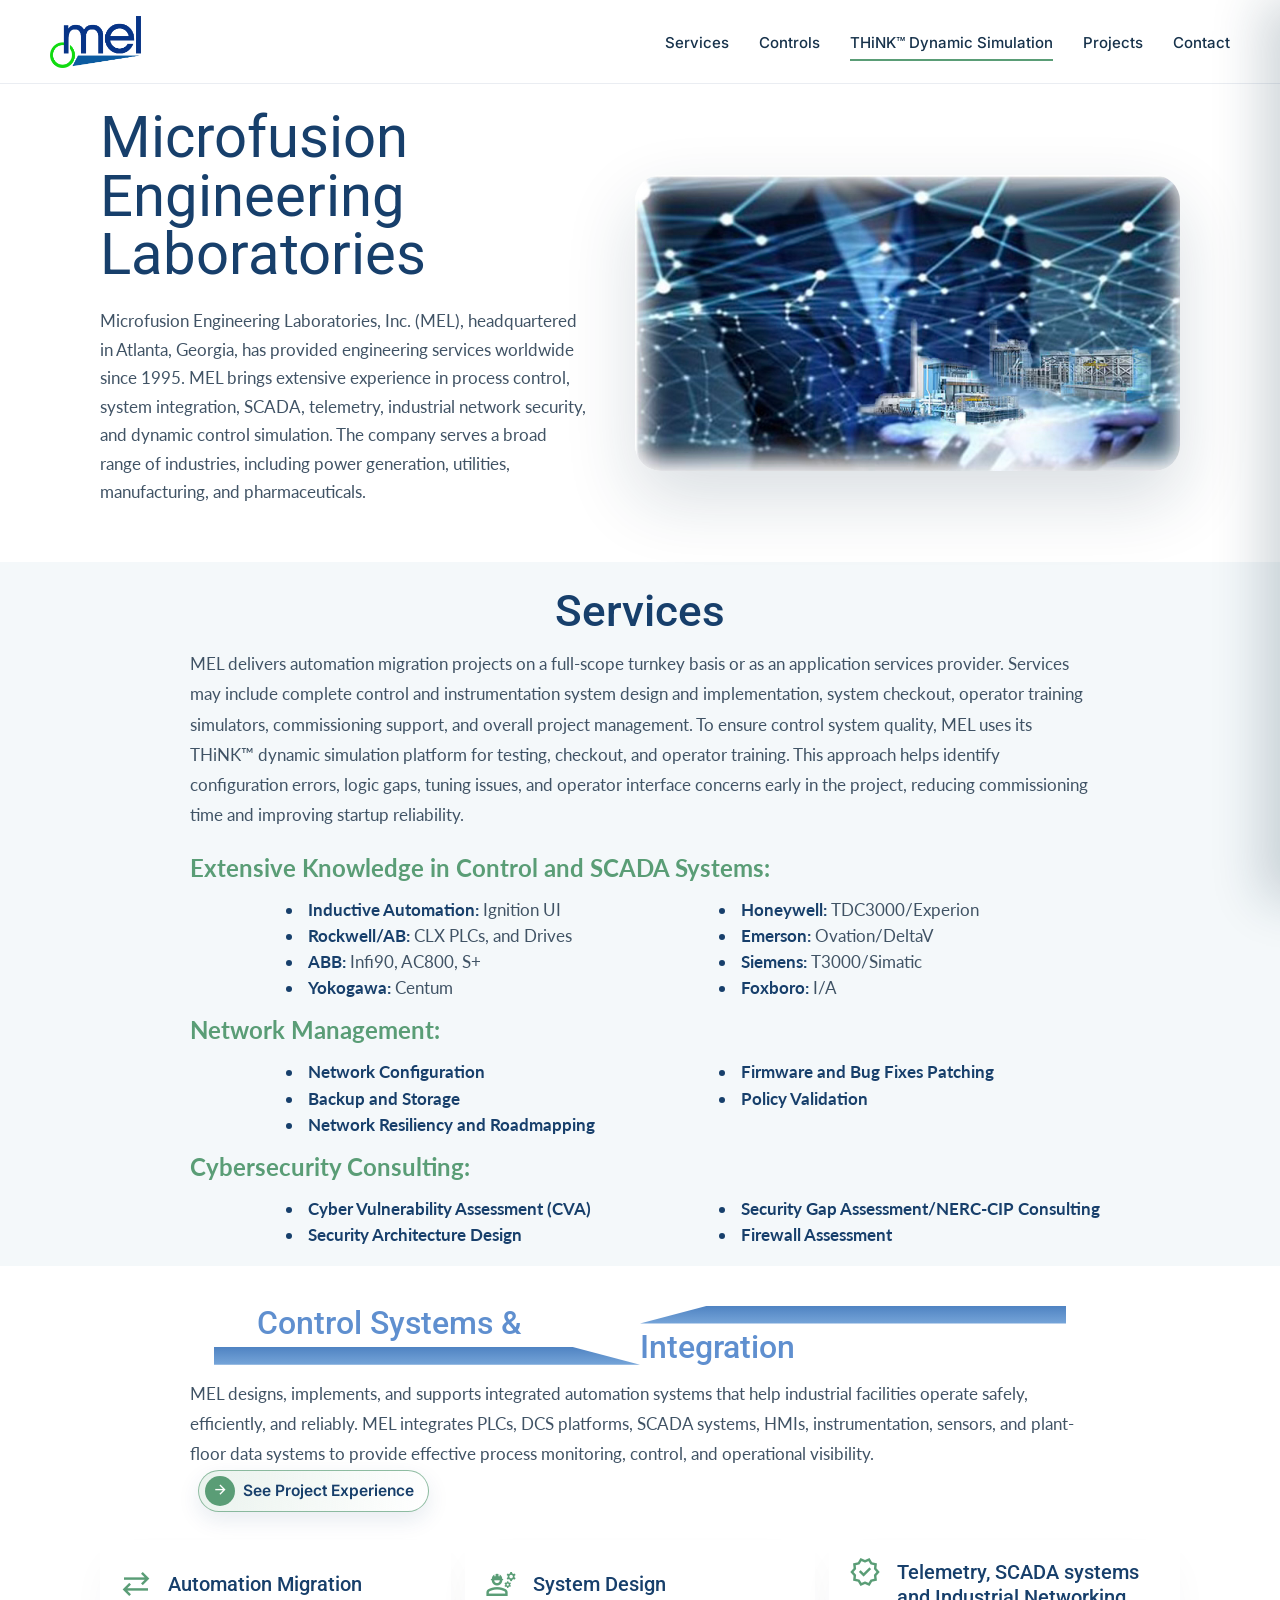
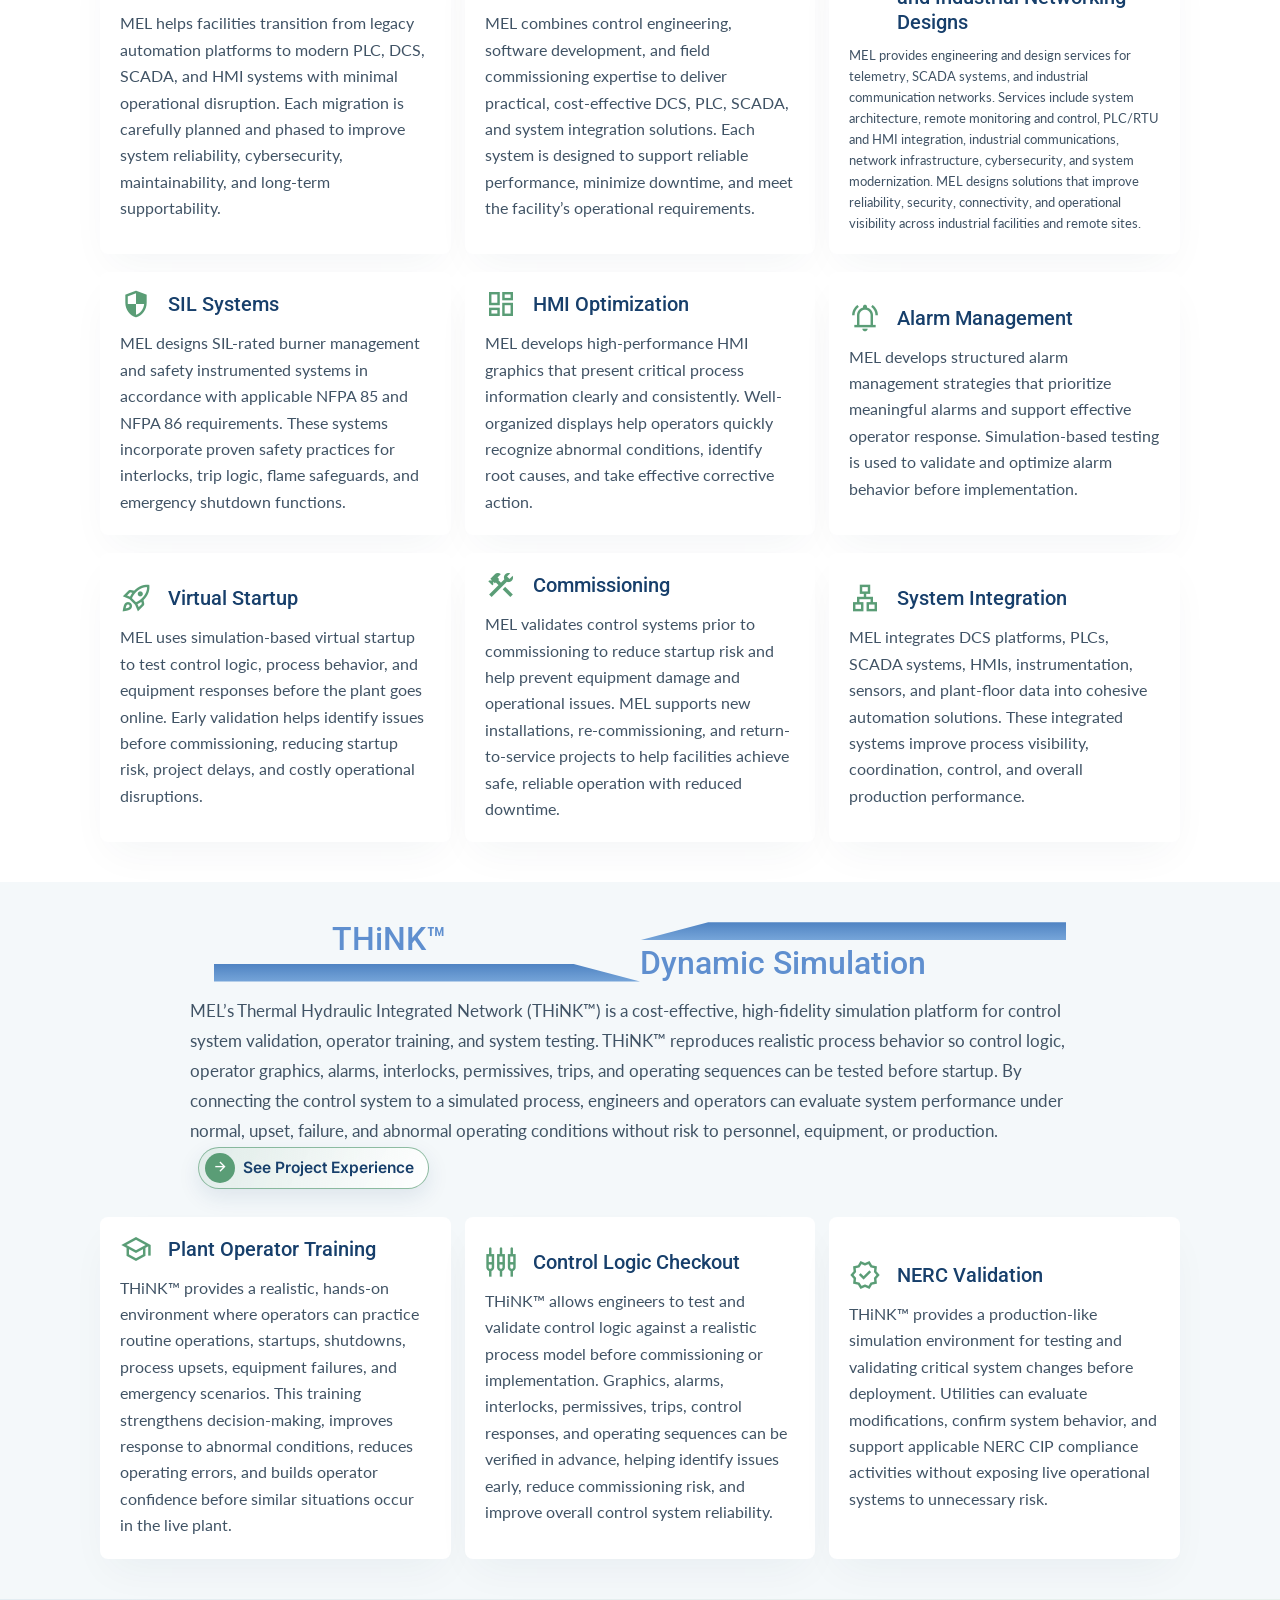
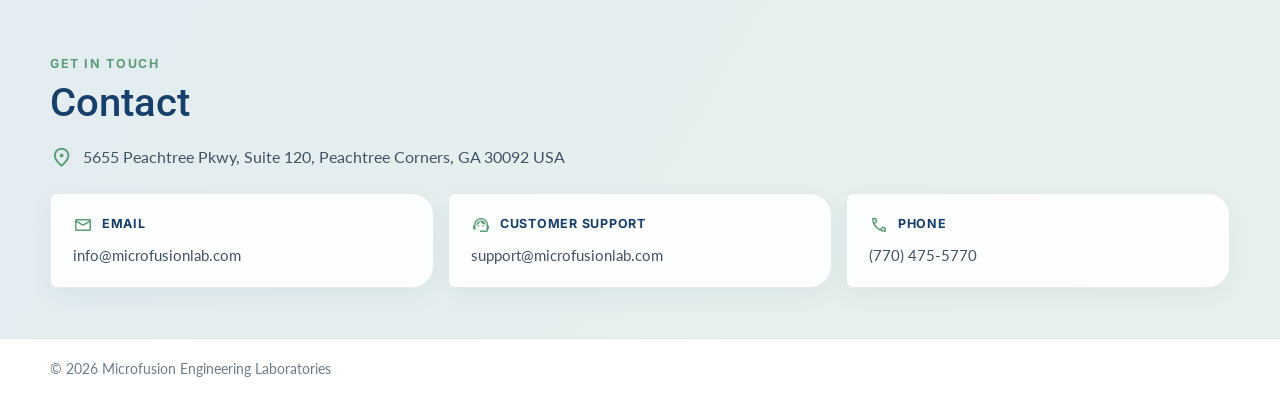
==== commit da1230e0: "pre deployment push, code cleanup, removal of commented code, removal of unused images, mobile respo" ====
--- a/index.html
+++ b/index.html
@@ -1,10 +1,3 @@
-
-
-
-
-
-
-
 <!DOCTYPE html>
 <html lang="en">
 
@@ -20,7 +13,7 @@
     <link rel="preconnect" href="https://fonts.googleapis.com">
     <link rel="preconnect" href="https://fonts.gstatic.com" crossorigin>
     <link
-        href="https://fonts.googleapis.com/css2?family=Inter:wght@300;400;500;600;700&family=Lato:wght@300;400;700&family=Roboto:wght@300;400;500;700&display=swap"
+        href="https://fonts.googleapis.com/css2?family=Inter:wght@300;400;500;600;700&amp;family=Lato:wght@300;400;700&amp;family=Roboto:wght@300;400;500;700&amp;display=swap"
         rel="stylesheet">
     <link href="https://fonts.googleapis.com/css2?family=Material+Symbols+Outlined" rel="stylesheet">
     <link rel="stylesheet" href="./styles/main.css" />
@@ -48,8 +41,6 @@
     </header>
 
     <div class="nav-backdrop" id="navBackdrop" hidden></div>
-
-    <!-- Drawer -->
     <nav class="mobile-nav" id="mobileNav" aria-label="Mobile navigation" hidden>
         <div class="mobile-nav__header">
             <span class="mobile-nav__title">Menu</span>
@@ -68,13 +59,12 @@
                 <div class="hero__content">
                     <h1 class="hero__title">Microfusion Engineering Laboratories</h1>
                     <p class="hero__text">
-                        Microfusion Engineering Laboratories, Inc. (MEL), headquartered in Atlanta, Georgia, 
-                        has provided engineering services worldwide since 1995. MEL brings extensive experience 
-                        in process control, system integration, SCADA, telemetry, industrial network security, 
-                        and dynamic control simulation. The company serves a broad range of industries, including 
+                        Microfusion Engineering Laboratories, Inc. (MEL), headquartered in Atlanta, Georgia,
+                        has provided engineering services worldwide since 1995. MEL brings extensive experience
+                        in process control, system integration, SCADA, telemetry, industrial network security,
+                        and dynamic control simulation. The company serves a broad range of industries, including
                         power generation, utilities, manufacturing, and pharmaceuticals.
                     </p>
-                    <!-- <a href="./contact/" class="btn btn--primary">Contact Us</a> -->
                 </div>
                 <div class="hero__media">
                     <img src="./assets/images/heroImage.jpg" alt="Engineering systems" class="hero__image">
@@ -85,17 +75,21 @@
             <div class="container">
                 <h2 class="section-title">Services</h2>
                 <p class="section-lead">
-                    MEL delivers automation migration projects on a full-scope turnkey basis or as an application services provider. 
-                    Services may include complete control and instrumentation system design and implementation, system checkout, operator 
+                    MEL delivers automation migration projects on a full-scope turnkey basis or as an application
+                    services provider.
+                    Services may include complete control and instrumentation system design and implementation, system
+                    checkout, operator
                     training simulators, commissioning support, and overall project management.
-                    To ensure control system quality, MEL uses its THiNK™ dynamic simulation platform for testing, checkout, and operator training. 
-                    This approach helps identify configuration errors, logic gaps, tuning issues, and operator interface concerns early in the project, 
+                    To ensure control system quality, MEL uses its THiNK™ dynamic simulation platform for testing,
+                    checkout, and operator training.
+                    This approach helps identify configuration errors, logic gaps, tuning issues, and operator interface
+                    concerns early in the project,
                     reducing commissioning time and improving startup reliability.
                 </p>
                 <div class="section-lead services-list">
                     <h3>Extensive Knowledge in Control and SCADA Systems:</h3>
                     <ul>
-                       <li>
+                        <li>
                             Inductive Automation: <span>Ignition UI</span>
                         </li>
                         <li>
@@ -166,36 +160,26 @@
                     <span class="section-title__half section-title__half--first">Control Systems &amp;</span>
                     <span class="section-title__half section-title__half--second">Integration</span>
                 </h2>
-
                 <p class="section-lead">
-                    MEL designs, implements, and supports integrated automation systems that help 
-                    industrial facilities operate safely, efficiently, and reliably. MEL integrates 
-                    PLCs, DCS platforms, SCADA systems, HMIs, instrumentation, sensors, and plant-floor 
+                    MEL designs, implements, and supports integrated automation systems that help
+                    industrial facilities operate safely, efficiently, and reliably. MEL integrates
+                    PLCs, DCS platforms, SCADA systems, HMIs, instrumentation, sensors, and plant-floor
                     data systems to provide effective process monitoring, control, and operational visibility.
                     <a href="./projects/" class="btn btn--primary btn-project">
-                        <span class="material-symbols-outlined btn-project__icon" aria-hidden="true">arrow_forward</span>
+                        <span class="material-symbols-outlined btn-project__icon"
+                            aria-hidden="true">arrow_forward</span>
                         See Project Experience
                     </a>
-                    <!-- <span style="font-weight:bold"> See Project Experience</span> -->
-                    <!-- <a href="./projects/" class="project-experience-link"><span class="material-symbols-outlined" aria-hidden="true">line_end_arrow_notch</span></a> -->
                 </p>
-
-                
-                <!-- <div class="section-cta">
-                    <a href="./projects/" class="btn btn--primary btn-project">
-                        <span class="material-symbols-outlined btn-project__icon" aria-hidden="true">folder_open</span>
-                        Project Examples
-                    </a>
-                </div> -->
-               
-
                 <div class="feature-grid">
                     <div class="feature-card">
                         <span class="material-symbols-outlined feature-icon">sync_alt</span>
                         <span class="feature-label">Automation Migration</span>
                         <p>
-                            MEL helps facilities transition from legacy automation platforms to modern PLC, DCS, SCADA, and HMI systems 
-                            with minimal operational disruption. Each migration is carefully planned and phased to improve system reliability, 
+                            MEL helps facilities transition from legacy automation platforms to modern PLC, DCS, SCADA,
+                            and HMI systems
+                            with minimal operational disruption. Each migration is carefully planned and phased to
+                            improve system reliability,
                             cybersecurity, maintainability, and long-term supportability.
                         </p>
                     </div>
@@ -204,8 +188,10 @@
                         <span class="material-symbols-outlined feature-icon">engineering</span>
                         <span class="feature-label">System Design</span>
                         <p>
-                            MEL combines control engineering, software development, and field commissioning expertise to deliver practical, 
-                            cost-effective DCS, PLC, SCADA, and system integration solutions. Each system is designed to support reliable performance, 
+                            MEL combines control engineering, software development, and field commissioning expertise to
+                            deliver practical,
+                            cost-effective DCS, PLC, SCADA, and system integration solutions. Each system is designed to
+                            support reliable performance,
                             minimize downtime, and meet the facility’s operational requirements.
                         </p>
                     </div>
@@ -214,9 +200,12 @@
                         <span class="material-symbols-outlined feature-icon">verified</span>
                         <span class="feature-label">Telemetry, SCADA systems and Industrial Networking Designs</span>
                         <p style="font-size:0.8em">
-                            MEL provides engineering and design services for telemetry, SCADA systems, and industrial communication networks. Services include system 
-                            architecture, remote monitoring and control, PLC/RTU and HMI integration, industrial communications, network infrastructure, cybersecurity, 
-                            and system modernization. MEL designs solutions that improve reliability, security, connectivity, and operational visibility across industrial 
+                            MEL provides engineering and design services for telemetry, SCADA systems, and industrial
+                            communication networks. Services include system
+                            architecture, remote monitoring and control, PLC/RTU and HMI integration, industrial
+                            communications, network infrastructure, cybersecurity,
+                            and system modernization. MEL designs solutions that improve reliability, security,
+                            connectivity, and operational visibility across industrial
                             facilities and remote sites.
                         </p>
                     </div>
@@ -225,8 +214,10 @@
                         <span class="material-symbols-outlined feature-icon">security</span>
                         <span class="feature-label">SIL Systems</span>
                         <p>
-                            MEL designs SIL-rated burner management and safety instrumented systems in accordance with applicable NFPA 85 and NFPA 86 
-                            requirements. These systems incorporate proven safety practices for interlocks, trip logic, flame safeguards, and emergency 
+                            MEL designs SIL-rated burner management and safety instrumented systems in accordance with
+                            applicable NFPA 85 and NFPA 86
+                            requirements. These systems incorporate proven safety practices for interlocks, trip logic,
+                            flame safeguards, and emergency
                             shutdown functions.
                         </p>
                     </div>
@@ -235,8 +226,10 @@
                         <span class="material-symbols-outlined feature-icon">dashboard</span>
                         <span class="feature-label">HMI Optimization</span>
                         <p>
-                            MEL develops high-performance HMI graphics that present critical process information clearly and consistently. Well-organized 
-                            displays help operators quickly recognize abnormal conditions, identify root causes, and take effective corrective action.
+                            MEL develops high-performance HMI graphics that present critical process information clearly
+                            and consistently. Well-organized
+                            displays help operators quickly recognize abnormal conditions, identify root causes, and
+                            take effective corrective action.
                         </p>
                     </div>
 
@@ -244,8 +237,10 @@
                         <span class="material-symbols-outlined feature-icon">notifications_active</span>
                         <span class="feature-label">Alarm Management</span>
                         <p>
-                            MEL develops structured alarm management strategies that prioritize meaningful alarms and support effective operator response. 
-                            Simulation-based testing is used to validate and optimize alarm behavior before implementation.
+                            MEL develops structured alarm management strategies that prioritize meaningful alarms and
+                            support effective operator response.
+                            Simulation-based testing is used to validate and optimize alarm behavior before
+                            implementation.
                         </p>
                     </div>
 
@@ -253,8 +248,10 @@
                         <span class="material-symbols-outlined feature-icon">rocket_launch</span>
                         <span class="feature-label">Virtual Startup</span>
                         <p>
-                            MEL uses simulation-based virtual startup to test control logic, process behavior, and equipment responses before the plant goes online. 
-                            Early validation helps identify issues before commissioning, reducing startup risk, project delays, and costly operational disruptions.
+                            MEL uses simulation-based virtual startup to test control logic, process behavior, and
+                            equipment responses before the plant goes online.
+                            Early validation helps identify issues before commissioning, reducing startup risk, project
+                            delays, and costly operational disruptions.
                         </p>
                     </div>
 
@@ -262,8 +259,10 @@
                         <span class="material-symbols-outlined feature-icon">construction</span>
                         <span class="feature-label">Commissioning</span>
                         <p>
-                            MEL validates control systems prior to commissioning to reduce startup risk and help prevent equipment damage and operational issues. 
-                            MEL supports new installations, re-commissioning, and return-to-service projects to help facilities achieve safe, reliable operation with reduced downtime.
+                            MEL validates control systems prior to commissioning to reduce startup risk and help prevent
+                            equipment damage and operational issues.
+                            MEL supports new installations, re-commissioning, and return-to-service projects to help
+                            facilities achieve safe, reliable operation with reduced downtime.
                         </p>
                     </div>
 
@@ -271,8 +270,10 @@
                         <span class="material-symbols-outlined feature-icon">lan</span>
                         <span class="feature-label">System Integration</span>
                         <p>
-                            MEL integrates DCS platforms, PLCs, SCADA systems, HMIs, instrumentation, sensors, and plant-floor data into cohesive automation solutions. 
-                            These integrated systems improve process visibility, coordination, control, and overall production performance.
+                            MEL integrates DCS platforms, PLCs, SCADA systems, HMIs, instrumentation, sensors, and
+                            plant-floor data into cohesive automation solutions.
+                            These integrated systems improve process visibility, coordination, control, and overall
+                            production performance.
                         </p>
                     </div>
 
@@ -286,40 +287,32 @@
                     <span class="section-title__half section-title__half--first">THiNK™</span>
                     <span class="section-title__half section-title__half--second">Dynamic Simulation</span>
                 </h2>
-                <!-- <img src="./assets/images/think-diagram.jpg" alt="THiNK Dynamic Simulation" class="section-image"> -->
                 <p class="section-lead">
-                    MEL’s Thermal Hydraulic Integrated Network (THiNK™) is a cost-effective, high-fidelity simulation platform for control system validation, 
-                    operator training, and system testing. THiNK™ reproduces realistic process behavior so control logic, operator graphics, alarms, interlocks, 
-                    permissives, trips, and operating sequences can be tested before startup. By connecting the control system to a simulated process, engineers and 
-                    operators can evaluate system performance under normal, upset, failure, and abnormal operating conditions without risk to personnel, equipment, or production.
+                    MEL’s Thermal Hydraulic Integrated Network (THiNK™) is a cost-effective, high-fidelity simulation
+                    platform for control system validation,
+                    operator training, and system testing. THiNK™ reproduces realistic process behavior so control
+                    logic, operator graphics, alarms, interlocks,
+                    permissives, trips, and operating sequences can be tested before startup. By connecting the control
+                    system to a simulated process, engineers and
+                    operators can evaluate system performance under normal, upset, failure, and abnormal operating
+                    conditions without risk to personnel, equipment, or production.
                     <a href="./projects/" class="btn btn--primary btn-project">
-                        <span class="material-symbols-outlined btn-project__icon" aria-hidden="true">arrow_forward</span>
+                        <span class="material-symbols-outlined btn-project__icon"
+                            aria-hidden="true">arrow_forward</span>
                         See Project Experience
                     </a>
-                    <!-- <a href="./projects/" class="project-experience-link">See Project Experience <span aria-hidden="true">→</span></a> -->
-                    <!-- <span style="font-weight:bold"> See Project Experience</span> -->
-                    <!-- <a href="./projects/" class="project-experience-link"><span class="material-symbols-outlined" aria-hidden="true">line_end_arrow_notch</span></a> -->
                 </p>
-
-                <!-- <div class="section-cta">
-                    <a href="./projects/" class="btn btn--primary btn-project">
-                        <span class="material-symbols-outlined btn-project__icon" aria-hidden="true">folder_open</span>
-                        Project Examples
-                    </a>
-                </div> -->
-               
-                <!-- <div class="section-image-grid">
-                    <img src="./assets/images/think-graph-1.jpg" alt="THiNK graph 1" class="section-image">
-                    <img src="./assets/images/think-graph-2.jpg" alt="THiNK graph 2" class="section-image">
-                </div> -->
                 <div class="feature-grid">
                     <div class="feature-card">
                         <span class="material-symbols-outlined feature-icon">school</span>
                         <span class="feature-label">Plant Operator Training</span>
                         <p>
-                            THiNK™ provides a realistic, hands-on environment where operators can practice routine operations, 
-                            startups, shutdowns, process upsets, equipment failures, and emergency scenarios. This training 
-                            strengthens decision-making, improves response to abnormal conditions, reduces operating errors, 
+                            THiNK™ provides a realistic, hands-on environment where operators can practice routine
+                            operations,
+                            startups, shutdowns, process upsets, equipment failures, and emergency scenarios. This
+                            training
+                            strengthens decision-making, improves response to abnormal conditions, reduces operating
+                            errors,
                             and builds operator confidence before similar situations occur in the live plant.
                         </p>
                     </div>
@@ -328,9 +321,12 @@
                         <span class="material-symbols-outlined feature-icon">settings_input_component</span>
                         <span class="feature-label">Control Logic Checkout</span>
                         <p>
-                            THiNK™ allows engineers to test and validate control logic against a realistic process model before 
-                            commissioning or implementation. Graphics, alarms, interlocks, permissives, trips, control responses, 
-                            and operating sequences can be verified in advance, helping identify issues early, reduce commissioning risk, 
+                            THiNK™ allows engineers to test and validate control logic against a realistic process model
+                            before
+                            commissioning or implementation. Graphics, alarms, interlocks, permissives, trips, control
+                            responses,
+                            and operating sequences can be verified in advance, helping identify issues early, reduce
+                            commissioning risk,
                             and improve overall control system reliability.
                         </p>
                     </div>
@@ -339,16 +335,17 @@
                         <span class="material-symbols-outlined feature-icon">verified</span>
                         <span class="feature-label">NERC Validation</span>
                         <p>
-                            THiNK™ provides a production-like simulation environment for testing and validating critical system changes before deployment. 
-                            Utilities can evaluate modifications, confirm system behavior, and support applicable NERC CIP compliance activities without 
+                            THiNK™ provides a production-like simulation environment for testing and validating critical
+                            system changes before deployment.
+                            Utilities can evaluate modifications, confirm system behavior, and support applicable NERC
+                            CIP compliance activities without
                             exposing live operational systems to unnecessary risk.
-                            <!-- <a href="https://www.nerc.com" target="_blank" rel="noopener noreferrer">NERC website</a>. -->
                         </p>
                     </div>
                 </div>
             </div>
         </section>
-       
+
         <section class="section contact home-contact" id="contact">
             <div class="container">
                 <div class="contact-heading">
@@ -414,4 +411,4 @@
     <script type="module" src="./scripts/main.js"></script>
 </body>
 
-</html>
+</html>
--- a/styles/main.css
+++ b/styles/main.css
@@ -81,10 +81,6 @@
   margin-inline: auto;
 }
 
-/* .section {
-  padding: 92px 0;
-} */
-
 .section-title {
   margin: 0;
   font-family: "Roboto", sans-serif;
@@ -92,17 +88,17 @@
   font-weight: 500;
   line-height: 1.1;
   color: var(--brand);
+  text-align: center;
 }
 
 .section-title--graphic {
   display: grid;
   grid-template-columns: repeat(2, minmax(0, 1fr));
   align-items: center;
-  gap: clamp(18px, 3vw, 38px);
-  width: 100%;
+  width: 85%;
+  margin-inline: auto;
   color: #5f8fcf;
-  font-size: clamp(2.25rem, 2.4vw, 3rem);
-  /* font-size: 2rem; */
+  font-size: 2rem;
 }
 
 .section-title__half {
@@ -116,7 +112,6 @@
   width:85%;
   height: clamp(11px, 1.5vw, 18px);
   background: linear-gradient(180deg, #4f83c2 0%, #76a5d9 100%);
-  /* background: linear-gradient(180deg, var(--brand) 0%, var(--brand-light) 100%); */
   content: "";
 }
 
@@ -245,7 +240,6 @@
   top: 0;
   height: var(--header-height);
   border-bottom: 1px solid rgba(var(--brand-rgb), 0.09);
-  background: rgba(255, 255, 255, 0.94);
   background: rgba(255, 255, 255, 0.5);
   backdrop-filter: blur(14px);
 }
@@ -376,7 +370,6 @@
   transform: translateX(0);
 }
 
-/* Support the shared navigation script used by the homepage. */
 .mobile-nav.is-open {
   transform: translateX(0);
 }
@@ -385,7 +378,6 @@
   opacity: 1;
 }
 
-/* Homepage-compatible foundations */
 .hero__inner {
   display: grid;
   grid-template-columns: 0.9fr 1fr;
@@ -496,17 +488,6 @@
   box-shadow: 0 18px 40px -10px rgba(20, 53, 78, 0.05);
 }
 
-/* .feature-card::after {
-  position: absolute;
-  bottom: -58px;
-  right: -58px;
-  width: 116px;
-  height: 116px;
-  border-radius: 50%;
-  background: rgba(var(--brand-light-rgb), 0.1);
-  content: "";
-} */
-
 .feature-icon {
   color: var(--brand-green);
   font-size: 2rem;
@@ -548,25 +529,13 @@
   align-items: center;
   padding: 5px 5px;
   border-radius: 20px;
-  /* border-style: solid;
-  border-width: 1px;
-  border-color:#477e5e; */
-  /* background: var(--brand); 
-  color: #fff; */
   background: none;
   color: #477e5e;
   font-size: 1.1em;
   font-weight: bold;
-  /* line-height: 1.35; */
   vertical-align: middle;
   white-space: nowrap;
 }
-
-/* .project-experience-link span {
-  font-size: 1.15em;
-  line-height: 1;
-  transition: transform 180ms ease;
-} */
 
 .project-experience-link:hover,
 .project-experience-link:focus-visible {
@@ -575,17 +544,9 @@
   box-shadow: 0 10px 24px -10px rgba(var(--brand-rgb), 0.7);
 }
 
-/* .project-experience-link:hover span,
-.project-experience-link:focus-visible span {
-  transform: translateX(3px);
-} */
-
-/* Homepage rhythm and section alignment */
 .hero.section,
 .services.section
  {
-  /* padding-block: 74px;
-  padding-block: 58px; */
   padding: 25px;
 }
 
@@ -595,15 +556,6 @@
   padding: 40px 25px;
 }
 
-/* .hero.section {
-  padding-block: 68px;
-  padding-block: 58px;
-} */
-
-/* .services {
-  padding-block: 62px;
-  padding-block: 50px;
-} */
 
 .services .section-title,
 .controls .section-title,
@@ -616,9 +568,7 @@
 .digital-twins .section-lead,
 .services-list {
   max-width: 900px;
-  margin-top: 16px;
   margin-top: 14px;
-  text-align: center;
   text-align: start;
 }
 
@@ -666,17 +616,6 @@
   }
 }
 
-
-
-/* .services-list {
-  max-width: 820px;
-  margin: 20px auto 0;
-  color: var(--text);
-  font-size: 1.08rem;
-  line-height: 1.75;
-  text-align: start;
-} */
-
 .feature-card .feature-icon,
 .feature-card .feature-label,
 .feature-card p {
@@ -757,15 +696,12 @@
 .projects-showcase {
   position: relative;
   overflow: hidden;
-  padding-top: 110px;
-  /* padding-top: 110px; */
   padding-top: 30px;
 }
 
 .projects-showcase::before {
   position: absolute;
   top: 330px;
-  /* top: 330px; */
   right: -230px;
   width: 560px;
   height: 560px;
@@ -779,7 +715,6 @@
   grid-template-columns: 0.8fr 1.2fr;
   align-items: end;
   gap: 70px;
-  /* margin-bottom: 50px; */
 }
 
 .projects-intro p {
@@ -998,7 +933,6 @@
 
 /* Contact and footer */
 .contact {
-  background: linear-gradient(120deg, #edf5f8, #f3f8f4);
   background: linear-gradient(120deg, #e3edf2, #e8f1eb);
 }
 
@@ -1022,7 +956,6 @@
 .home-contact {
   position: relative;
   overflow: hidden;
-  padding-block: 58px !important;
   padding-block: 50px !important;
 }
 
@@ -1167,7 +1100,6 @@
   flex-shrink: 0;
   display: flex;
   align-items: center;
-  /* padding: 34px 0; */
   border-top: 1px solid rgba(var(--brand-rgb), 0.12);
   background: #fff;
 }
@@ -1245,7 +1177,6 @@
   .services.section,
   .controls.section,
   .digital-twins.section {
-    padding-block: 60px;
     padding-block: 52px;
   }
 
@@ -1356,12 +1287,10 @@
   .services.section,
   .controls.section,
   .digital-twins.section {
-    padding-block: 50px;
     padding-block: 42px;
   }
 
   .home-contact {
-    padding-block: 46px !important;
     padding-block: 42px !important;
   }
 
@@ -1452,7 +1381,6 @@
   }
 }
 
-/* Simplified projects list and balanced image gallery */
 .projects-flow {
   display: grid;
   grid-template-columns: minmax(0, 1.04fr) minmax(360px, 0.96fr);
@@ -1564,7 +1492,6 @@
   }
 }
 
-/* Alternating project pairs */
 .projects-intro {
   grid-template-columns: minmax(0, 1.15fr) minmax(0, 0.85fr);
   align-items: center;
@@ -1724,10 +1651,8 @@
   }
 }
 
-/* Three-column project references */
 .projects-reference-showcase {
-  padding: clamp(64px, 8vw, 0px) 0 clamp(80px, 10vw, 124px);
-  padding: 0px;
+  padding: 0;
   background: linear-gradient(180deg, #fff 0%, #f7faf8 100%);
 }
 
@@ -1736,9 +1661,7 @@
 }
 
 .projects-reference-title {
-  /* margin-bottom: clamp(48px, 6vw, 76px); */
-  margin: 50px 0px;
-  font-size: 2rem;
+  margin: 50px auto;
 }
 
 .project-reference-grid {
@@ -1773,7 +1696,7 @@
   overflow: hidden;
   aspect-ratio: 4 / 3;
   margin: 0;
-  /* border-radius: 8px 24px 8px 24px; */
+  width: 85%;
   border-radius: 24px;
   background: #dce8e1;
   box-shadow: 0 16px 34px -16px rgba(var(--brand-rgb), 0.35);
@@ -1785,10 +1708,6 @@
   object-fit: cover;
   transition: transform 320ms ease;
 }
-
-/* .project-reference-card:hover .project-reference-card__media img {
-  transform: scale(1.025);
-} */
 
 .project-reference-card__content {
   padding: 24px 4px 0;
@@ -1807,14 +1726,6 @@
   text-transform: uppercase;
 }
 
-/* .project-reference-card__category::before {
-  width: 8px;
-  height: 8px;
-  border-radius: 50%;
-  background: var(--brand-green);
-  content: "";
-} */
-
 .project-reference-card h2 {
   margin: 0;
   font-family: "Roboto", sans-serif;
@@ -1966,6 +1877,173 @@
   }
 }
 
+@media (max-width: 860px) {
+  .container {
+    width: min(calc(100% - 32px), var(--container));
+  }
+
+  .hero__inner {
+    gap: 28px;
+  }
+
+  .hero__media {
+    width: min(100%, 620px);
+    margin-inline: auto;
+  }
+
+  .projects-intro {
+    gap: 20px;
+  }
+
+  .contact-heading {
+    margin-bottom: 22px;
+  }
+
+  .project-reference-grid {
+    gap: 48px 20px;
+  }
+}
+
+@media (max-width: 620px) {
+  .container {
+    width: min(calc(100% - 28px), var(--container));
+  }
+
+  .hero.section,
+  .services.section,
+  .controls.section,
+  .digital-twins.section {
+    padding: 38px 0;
+  }
+
+  .hero__inner {
+    gap: 24px;
+  }
+
+  .hero__title {
+    margin-bottom: 16px;
+    font-size: clamp(2.15rem, 11vw, 3rem);
+  }
+
+  .hero__text {
+    margin-bottom: 24px;
+  }
+
+  .section-title--graphic {
+    width: 100%;
+    gap: 4px;
+  }
+
+  .section-title__half--first,
+  .section-title__half--second {
+    gap: 4px;
+  }
+
+  .section-lead .btn-project {
+    margin: 10px 0 0;
+  }
+
+  .feature-grid {
+    gap: 16px;
+    margin-top: 24px;
+  }
+
+  .feature-card {
+    padding: 18px;
+  }
+
+  .section-image-grid {
+    gap: 16px;
+    margin-top: 26px;
+  }
+
+  .projects-showcase {
+    padding-top: 48px;
+  }
+
+  .projects-intro {
+    gap: 14px;
+    margin-bottom: 34px;
+    padding: 22px 18px;
+  }
+
+  .projects-intro__title {
+    font-size: 1.3rem;
+  }
+
+  .projects-intro p {
+    margin: 0;
+    padding-left: 0;
+  }
+
+  .projects-reference-showcase {
+    padding-block: 36px 60px;
+  }
+
+  .projects-reference-title {
+    width: 100%;
+    margin: 0 auto 36px;
+  }
+
+  .project-reference-grid {
+    gap: 42px;
+  }
+
+  .project-reference-card__content {
+    padding: 18px 2px 0;
+  }
+
+  .project-reference-card__system {
+    font-size: 0.9rem;
+  }
+
+  .home-contact {
+    padding: 38px 0 !important;
+  }
+
+  .contact-heading .section-title {
+    font-size: 2rem;
+  }
+
+  .contact-address {
+    align-items: flex-start;
+    margin-bottom: 20px;
+  }
+
+  .contact-panel {
+    gap: 12px;
+  }
+
+  .contact-card {
+    padding: 16px;
+  }
+
+  .contact-page .page-hero {
+    padding-block: 52px 48px;
+  }
+
+  .contact-page-contact {
+    padding: 44px 0 52px;
+  }
+
+  .contact-page-heading {
+    margin-bottom: 24px;
+  }
+
+  .site-footer {
+    height: auto;
+    min-height: 60px;
+    padding: 14px 0;
+  }
+
+  .site-footer__inner {
+    align-items: center;
+    justify-content: center;
+    gap: 10px;
+    text-align: center;
+  }
+}
+
 @media (prefers-reduced-motion: reduce) {
   html {
     scroll-behavior: auto;
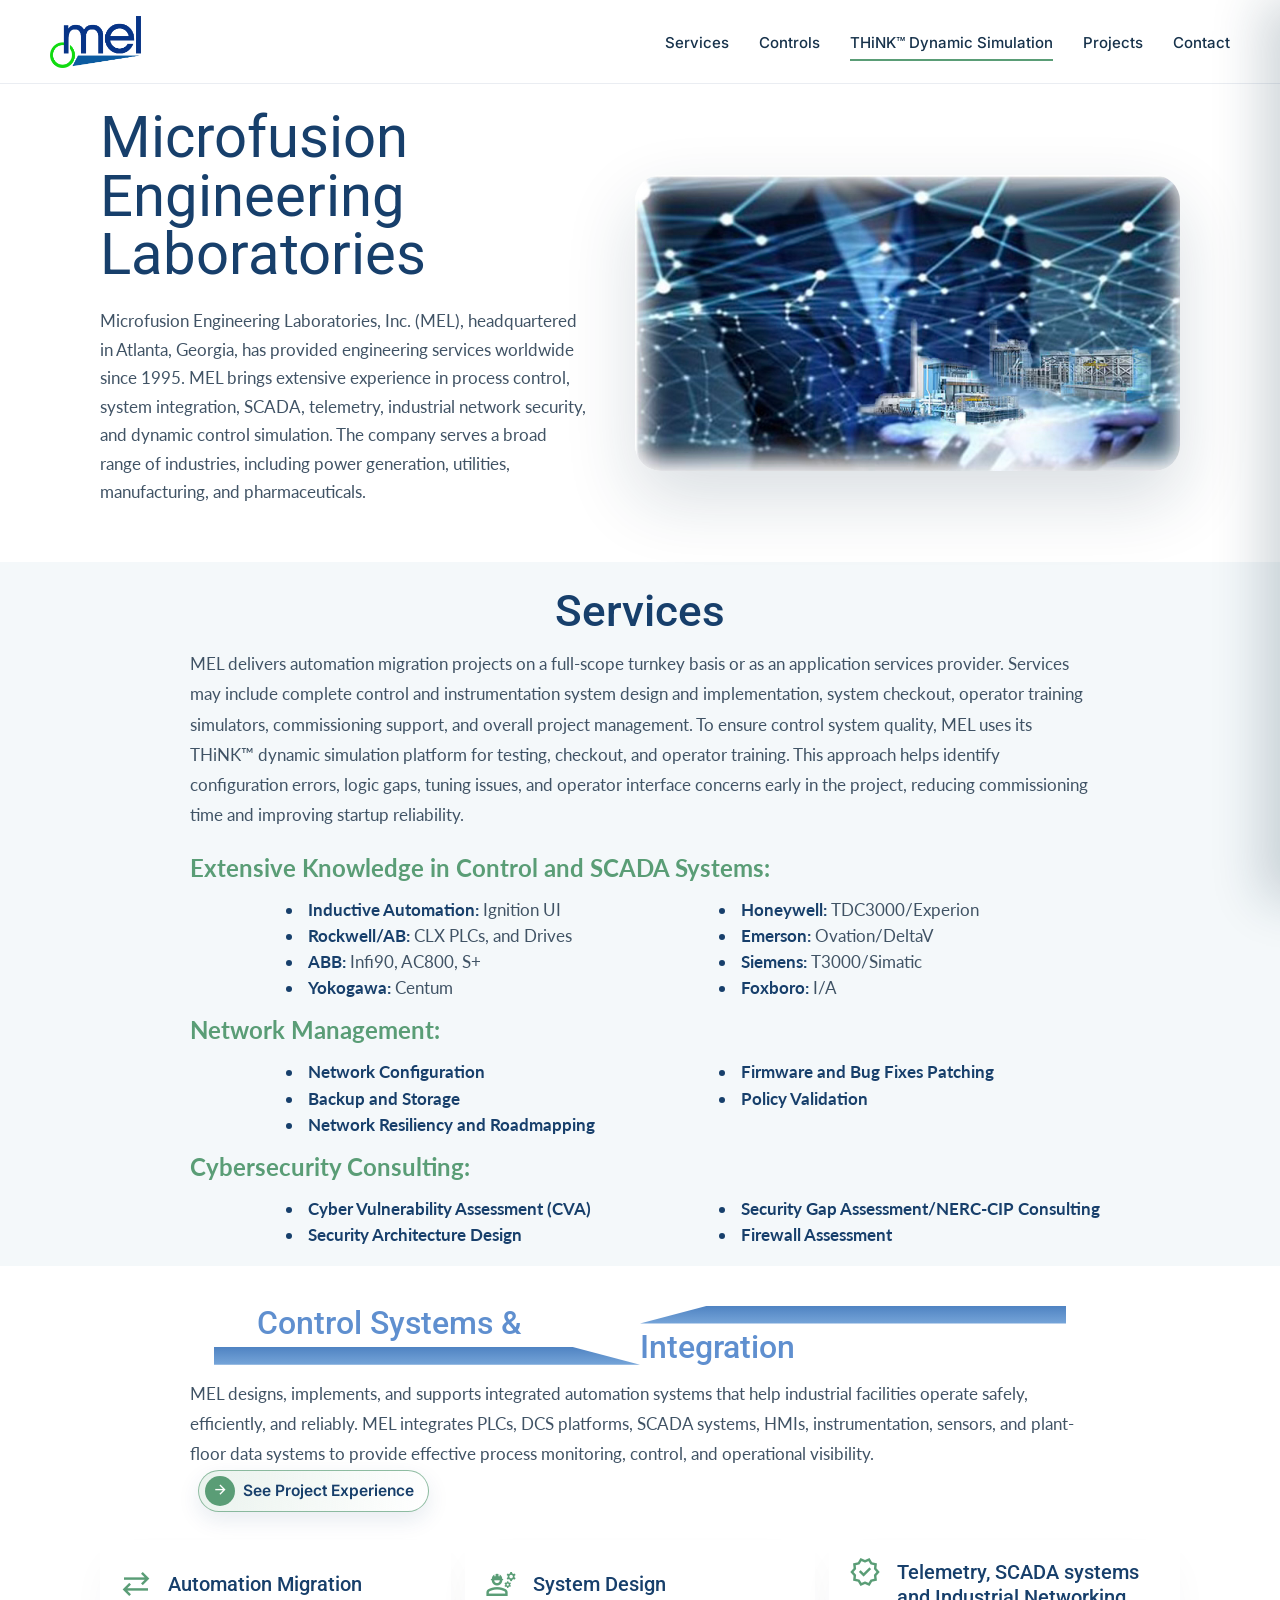
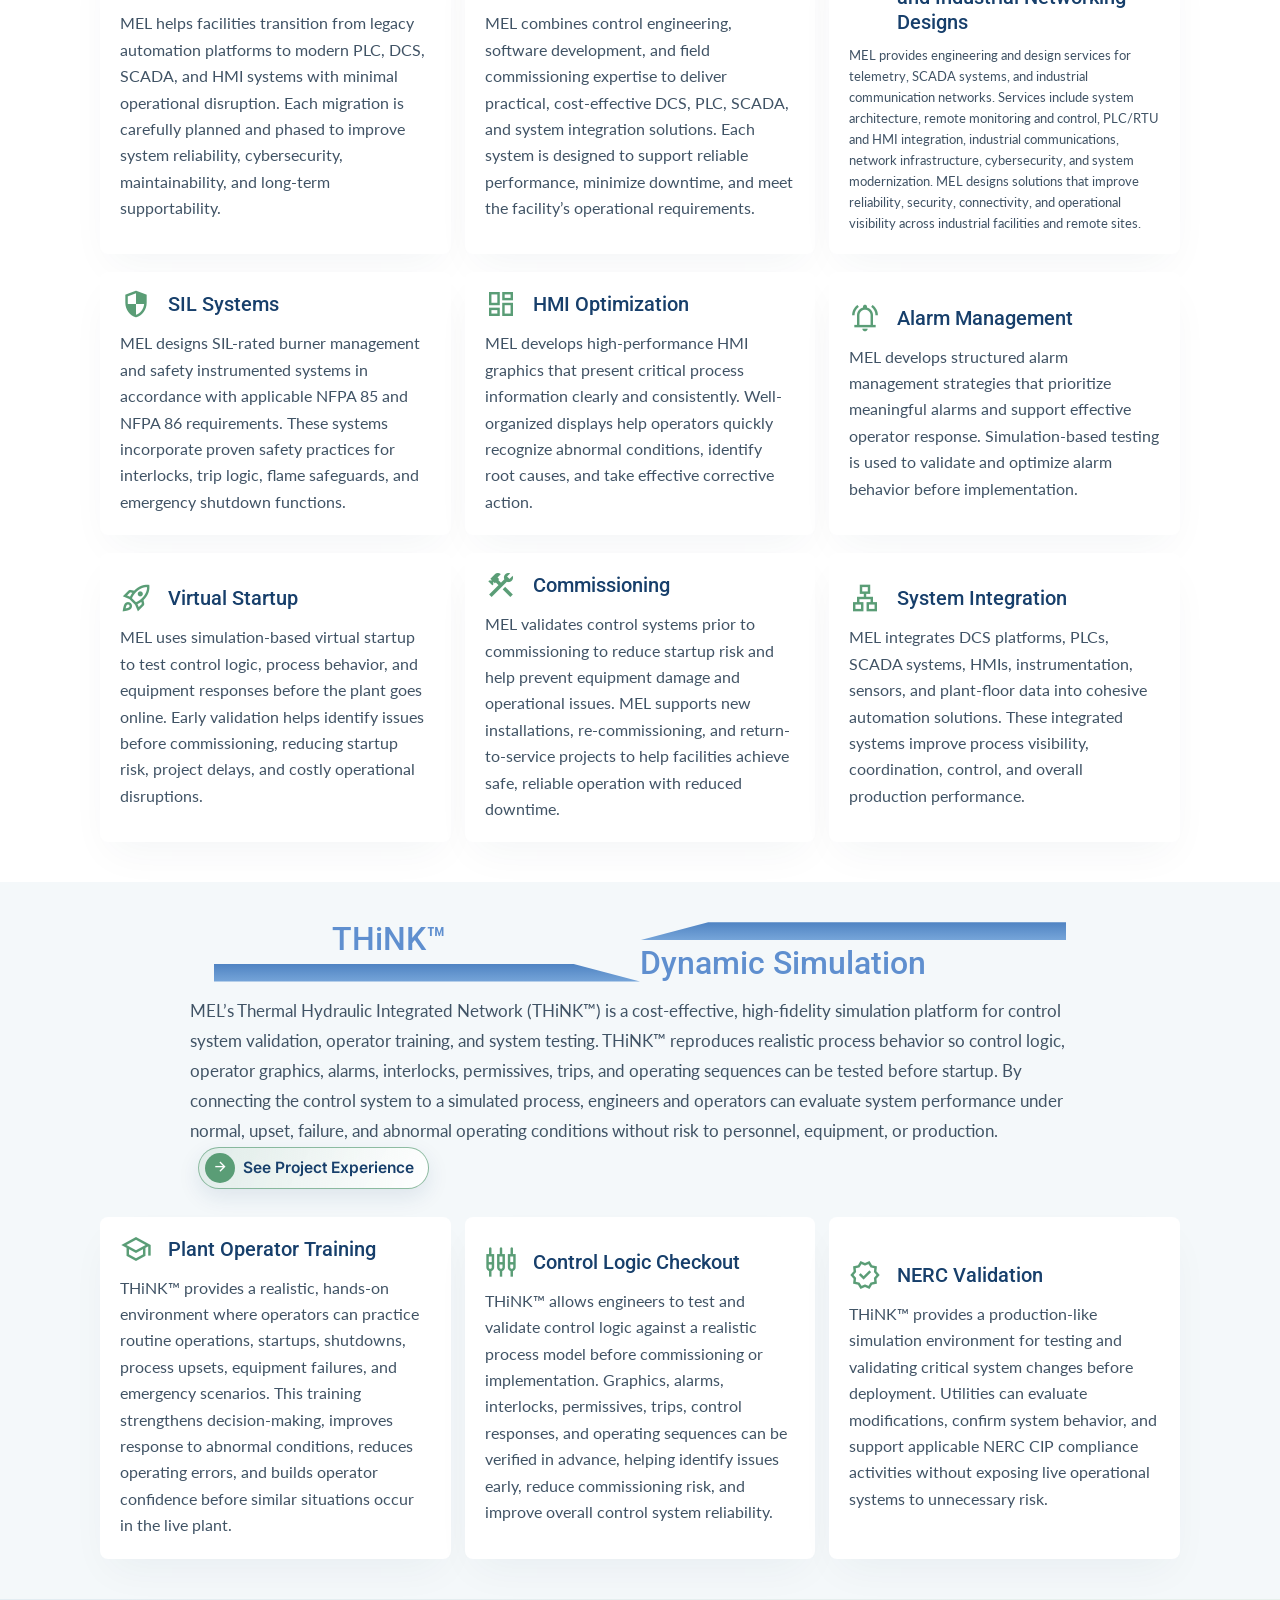
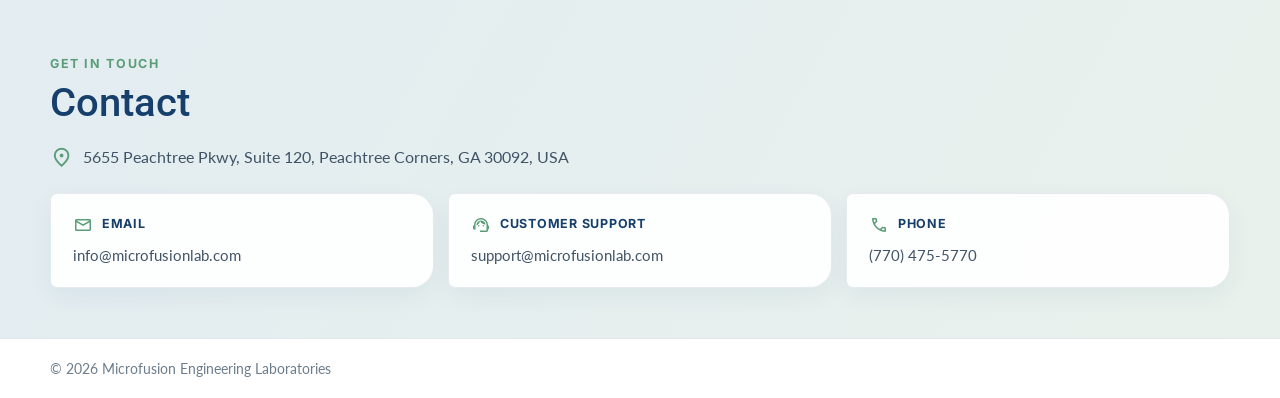
==== commit c4f2ea17: "updates to wording, adding comma to company address" ====
--- a/index.html
+++ b/index.html
@@ -357,7 +357,7 @@
                 <address class="contact-address">
                     <span class="material-symbols-outlined contact-icon" aria-hidden="true">location_on</span>
                     <a href="https://maps.app.goo.gl/mSvgAo5JVKXqEtjM9" target="_blank" rel="noopener noreferrer">
-                        5655 Peachtree Pkwy, Suite 120, Peachtree Corners, GA 30092 USA
+                        5655 Peachtree Pkwy, Suite 120, Peachtree Corners, GA 30092, USA
                     </a>
                 </address>
                 <div class="contact-layout">
--- a/styles/main.css
+++ b/styles/main.css
@@ -1802,7 +1802,13 @@
   .project-reference-card,
   .project-reference-card:nth-child(n) {
     justify-self: center;
-    width: min(100%, 360px);
+    /* width: min(100%, 360px); */
+    width: 100%;
+    max-width: none;
+  }
+
+  .project-reference-card__media {
+    width: 100%;
   }
 
   .project-reference-card__content {
@@ -1958,7 +1964,8 @@
   }
 
   .projects-showcase {
-    padding-top: 48px;
+    padding-top: 24px;
+    padding-bottom: 0px;
   }
 
   .projects-intro {
@@ -1977,12 +1984,17 @@
   }
 
   .projects-reference-showcase {
-    padding-block: 36px 60px;
+    /* padding-block: 36px 60px; */
+    padding-top: 10px;
   }
 
   .projects-reference-title {
     width: 100%;
     margin: 0 auto 36px;
+  }
+
+  #think-project-list-title {
+    padding-top: 40px;
   }
 
   .project-reference-grid {
